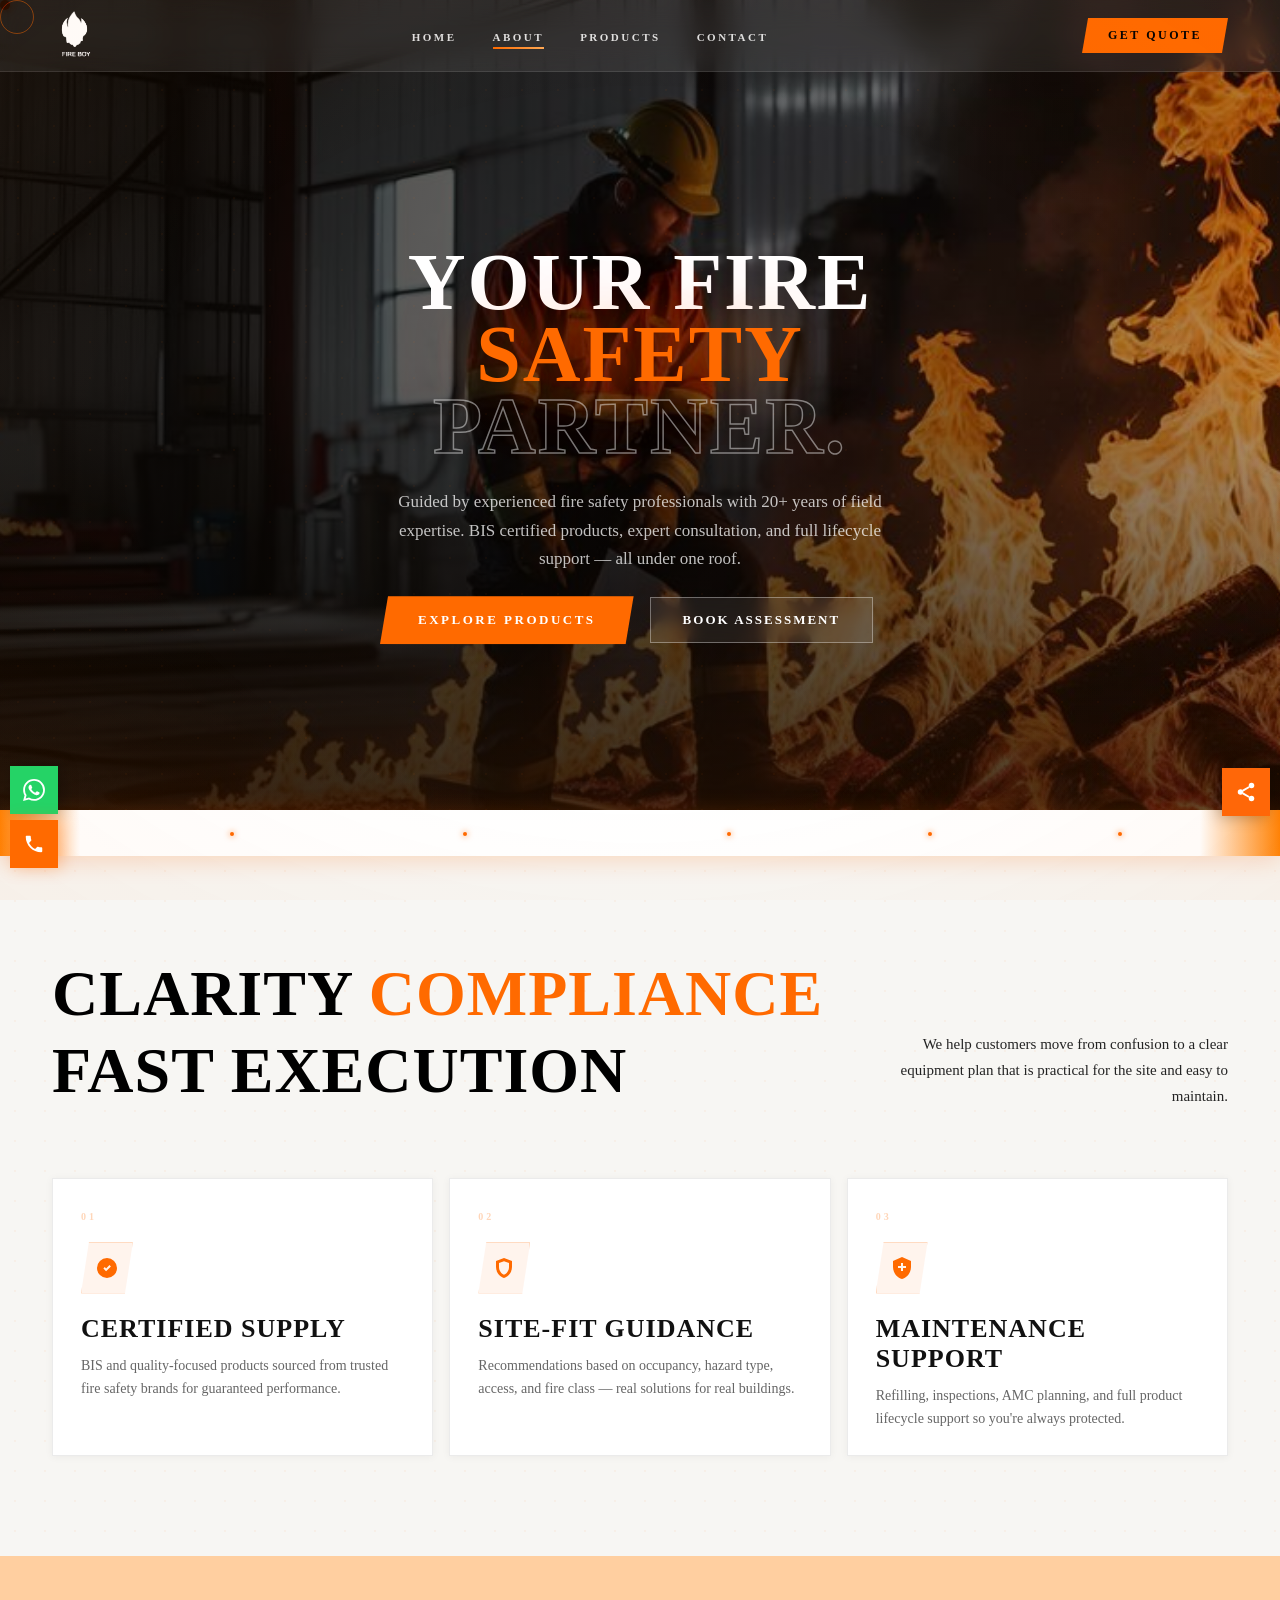
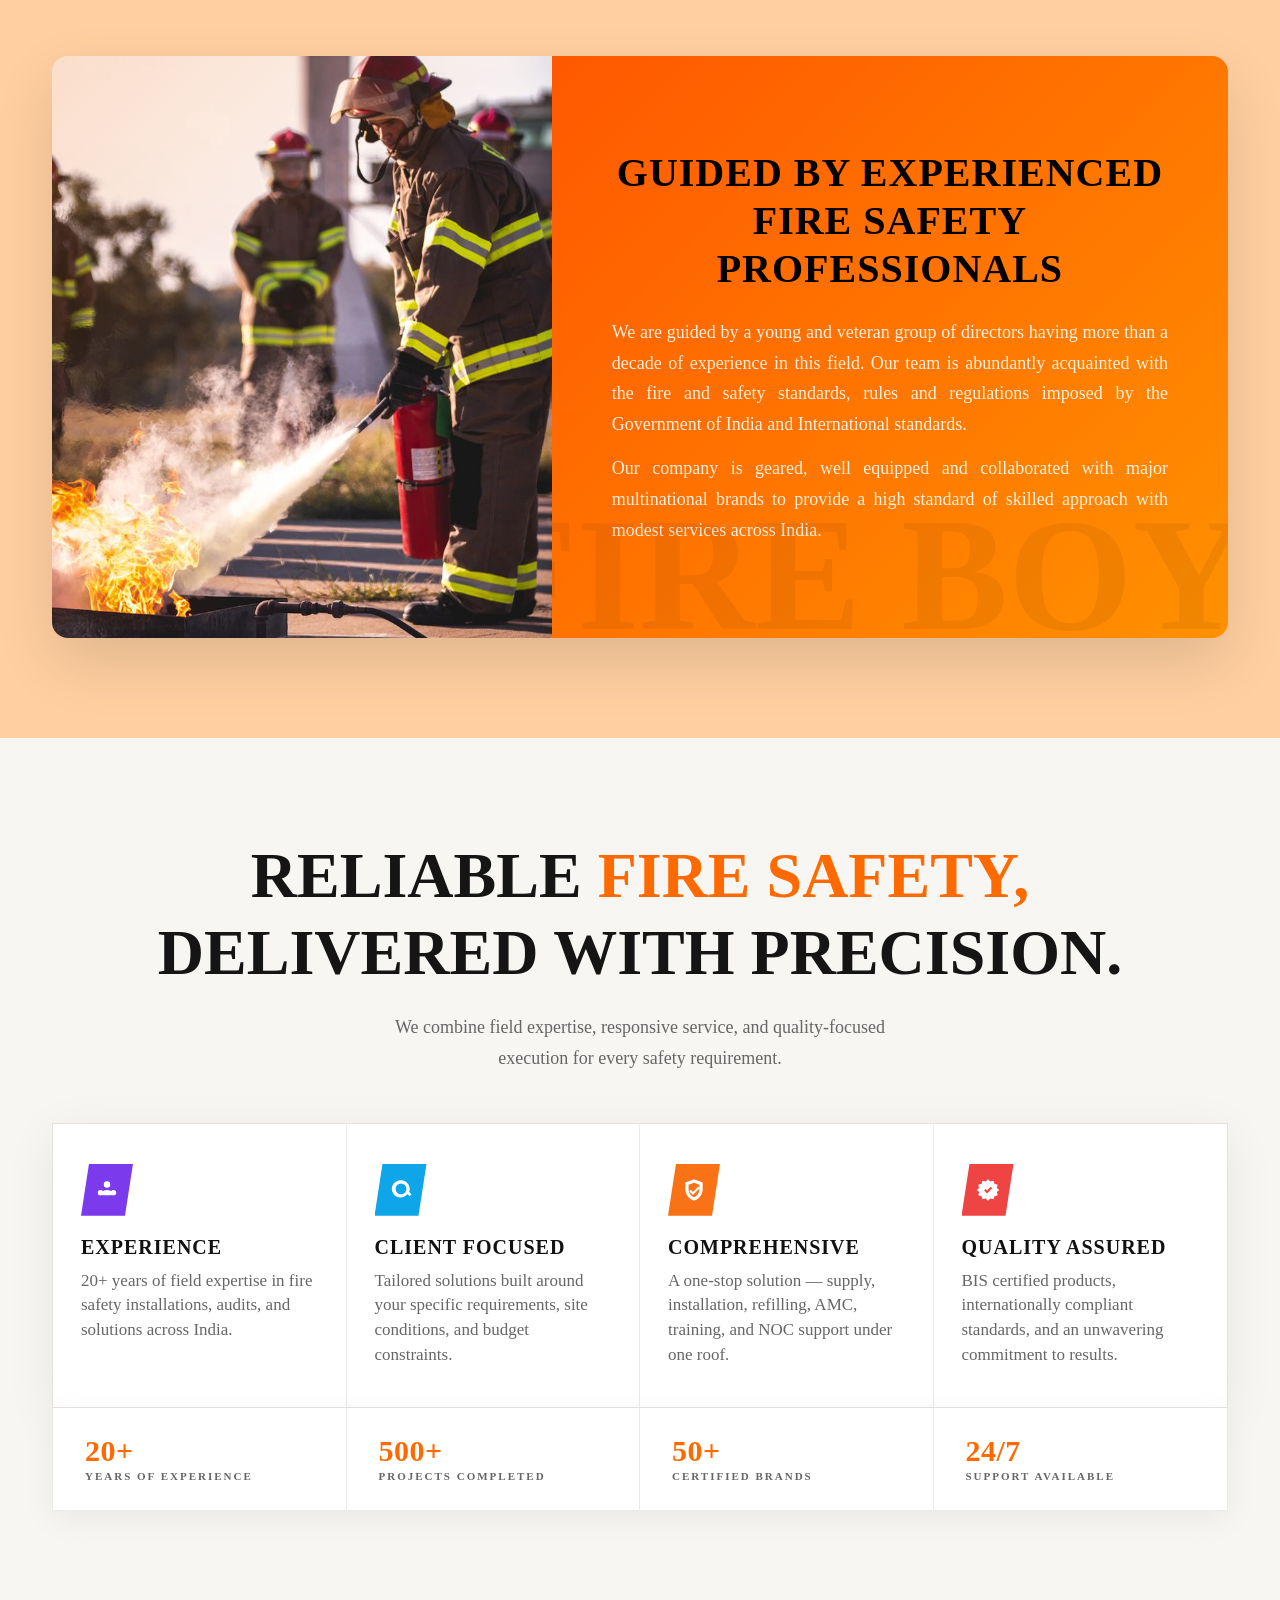
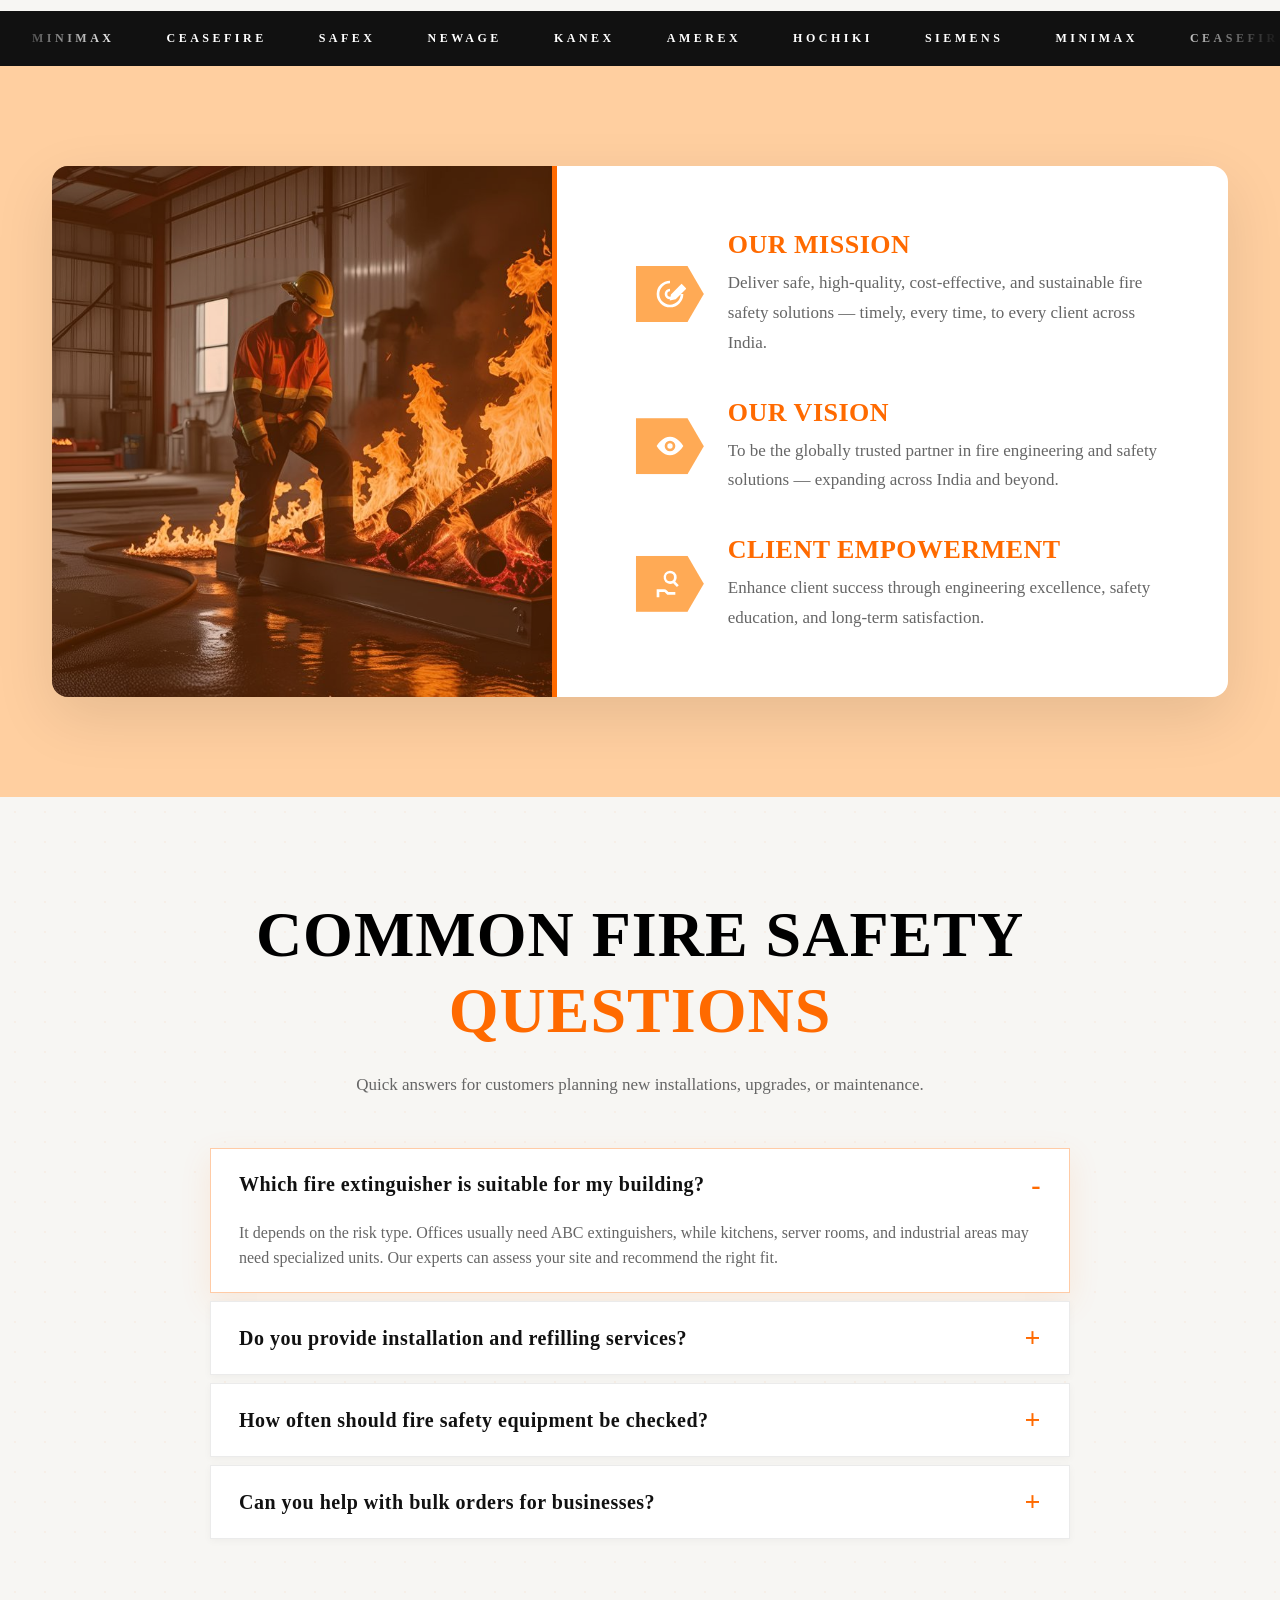
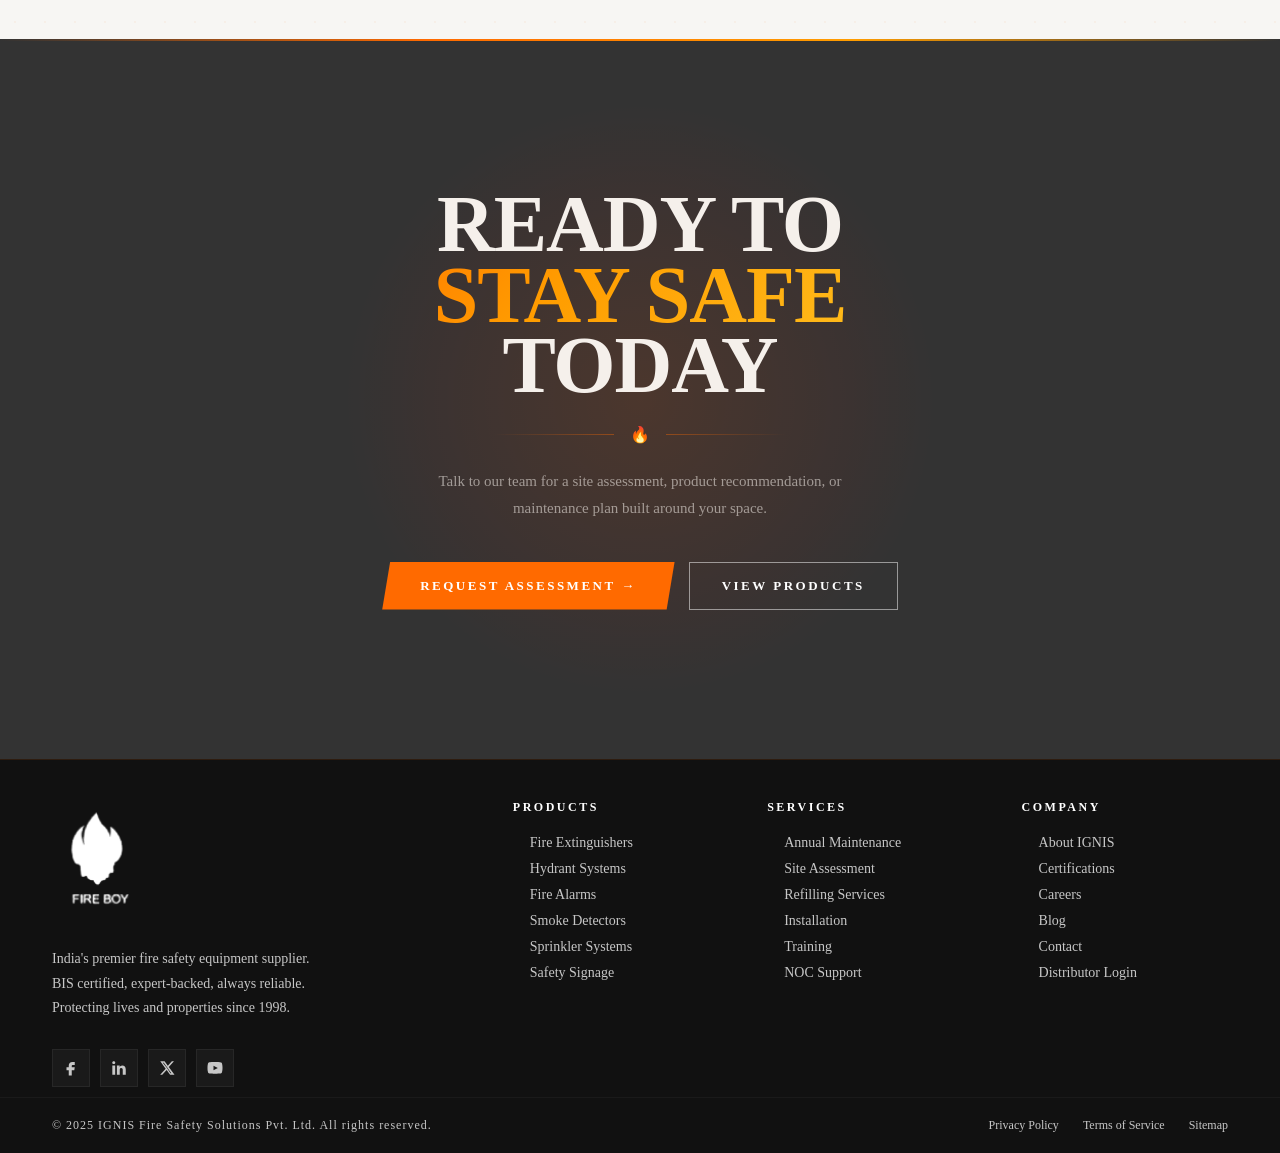
==== about.html @ 8928bf4e "update" ====
<!DOCTYPE html>
<html lang="en">

<head>
  <meta charset="UTF-8" />
  <meta name="viewport" content="width=device-width, initial-scale=1.0" />
  <title>About Us — Fire Boy Fire Safety</title>
  <link href="https://fonts.googleapis.com/css2?family=Barlow+Condensed:wght@500;600;700;800&family=Manrope:wght@400;500;600;700;800&display=swap"
  rel="stylesheet" />
  <link rel="stylesheet" href="./about.css">
  <link rel="stylesheet" href="./quote.css">
 
</head>

<body>

  <!-- PAGE LOADER -->
  <div class="page-loader" id="loader">
    <div class="loader-logo"><img src="./img/fire-logo.png" alt="" style="height:60px;" /></div>
  </div>

  <!-- CURSOR -->
  <div class="cursor" id="cursor"></div>
  <div class="cursor-trail" id="cursorTrail"></div>

  <!-- MOBILE MENU -->
  <div class="mobile-menu" id="mobileMenu">
    <button class="mobile-close" onclick="closeMobileMenu()">✕</button>
    <a href="./index.html" onclick="closeMobileMenu()">Home</a>
    <a href="./about.html" onclick="closeMobileMenu()">About</a>
    <a href="./products.html" onclick="closeMobileMenu()">Products</a>
    <a href="./contact.html" onclick="closeMobileMenu()">Contact</a>
  </div>

  <!-- NAV -->
  <nav class="navbar" id="navbar">
    <a href="./index.html" class="logo">
      <img class="logo-icon" src="./img/fire-logo.png" alt="Fire Boy" />
    </a>
    <ul class="nav-links">
      <li><a href="./index.html">Home</a></li>
      <li><a href="./about.html" class="active">About</a></li>
      <li><a href="./products.html">Products</a></li>
      <li><a href="./contact.html">Contact</a></li>
    </ul>
    <a href="#quote" class="nav-cta">Get Quote</a>
    <button class="nav-hamburger" id="hamburger" onclick="openMobileMenu()">
      <span></span><span></span><span></span>
    </button>
  </nav>

  <!-- HERO -->
  <section class="hero" id="home">
    <div class="hero-bg-img"></div>
    <div class="hero-overlay"></div>
    <div class="hero-grid"></div>

    <div class="hero-content reveal">
      
      <h2 class="hero-title">
        YOUR FIRE<br />
        <span class="accent">SAFETY</span><br />
        <span class="outline">PARTNER.</span>
      </h2>
      <p class="hero-sub">
        Guided by experienced fire safety professionals with 20+ years of field expertise.
        BIS certified products, expert consultation, and full lifecycle support — all under one roof.
      </p>
      <div class="hero-actions">
        <a href="./products.html" class="btn-primary">
          Explore Products
          <!-- <svg width="16" height="16" viewBox="0 0 24 24" fill="none" stroke="white" stroke-width="2.5"
            stroke-linecap="round">
            <path d="M5 12h14M12 5l7 7-7 7" />
          </svg> -->
        </a>
        <a href="./contact.html" class="btn-ghost">Book Assessment</a>
      </div>
    </div>

    <!-- <div class="hero-stats">
      <div class="stat">
        <span class="stat-num"><span class="fire-num">20</span>+</span>
        <span class="stat-label">Years Experience</span>
      </div>
      <div class="stat">
        <span class="stat-num"><span class="fire-num">500</span>+</span>
        <span class="stat-label">Projects Done</span>
      </div>
      <div class="stat">
        <span class="stat-num"><span class="fire-num">24</span>/7</span>
        <span class="stat-label">Support Available</span>
      </div>
    </div> -->
  </section>

  <!-- TICKER -->
  <div class="ticker">
    <div class="ticker-inner">
      <div class="ticker-item">BIS Certified Products<div class="ticker-dot"></div>
      </div>
      <div class="ticker-item">Site-Fit Guidance<div class="ticker-dot"></div>
      </div>
      <div class="ticker-item">Maintenance Support<div class="ticker-dot"></div>
      </div>
      <div class="ticker-item">AMC Planning<div class="ticker-dot"></div>
      </div>
      <div class="ticker-item">NOC Support<div class="ticker-dot"></div>
      </div>
      <div class="ticker-item">25+ Years Experience<div class="ticker-dot"></div>
      </div>
      <div class="ticker-item">BIS Certified Products<div class="ticker-dot"></div>
      </div>
      <div class="ticker-item">Site-Fit Guidance<div class="ticker-dot"></div>
      </div>
      <div class="ticker-item">Maintenance Support<div class="ticker-dot"></div>
      </div>
      <div class="ticker-item">AMC Planning<div class="ticker-dot"></div>
      </div>
      <div class="ticker-item">NOC Support<div class="ticker-dot"></div>
      </div>
      <div class="ticker-item">25+ Years Experience<div class="ticker-dot"></div>
      </div>
    </div>
  </div>

  <!-- APPROACH SECTION -->
  <section class="approach-section">
    <div class="approach-header reveal">
      <div>
       
        <h2 class="section-title">CLARITY <span>COMPLIANCE</span><br>FAST EXECUTION</h2>
      </div>
      <p class="section-sub">
        We help customers move from confusion to a clear equipment plan that is practical for the site and easy to maintain.
      </p>
    </div>
    <div class="approach-grid">
      <div class="approach-card reveal">
        <div class="approach-card-inner">
          <div class="approach-num">01</div>
          <div class="approach-icon">
            <svg viewBox="0 0 24 24">
              <path
                d="M12 2a10 10 0 1 0 0 20A10 10 0 0 0 12 2Zm3.9 8.4-4.8 4.8-2.7-2.7 1.4-1.4 1.3 1.3 3.4-3.4 1.4 1.4Z" />
            </svg>
          </div>
          <h3>Certified Supply</h3>
          <p>BIS and quality-focused products sourced from trusted fire safety brands for guaranteed performance.</p>
        </div>
      </div>
      <div class="approach-card reveal reveal-delay-1">
        <div class="approach-card-inner">
          <div class="approach-num">02</div>
          <div class="approach-icon">
            <svg viewBox="0 0 24 24">
              <path
                d="M12 2 4 5v6c0 5 3.4 9.7 8 11 4.6-1.3 8-6 8-11V5l-8-3Zm0 3.2 5 1.9V11c0 3.4-2.1 6.7-5 7.8-2.9-1.1-5-4.4-5-7.8V7.1l5-1.9Z" />
            </svg>
          </div>
          <h3>Site-Fit Guidance</h3>
          <p>Recommendations based on occupancy, hazard type, access, and fire class — real solutions for real
            buildings.</p>
        </div>
      </div>
      <div class="approach-card reveal reveal-delay-2">
        <div class="approach-card-inner">
          <div class="approach-num">03</div>
          <div class="approach-icon">
            <svg viewBox="0 0 24 24">
              <path d="M12 1 3 5v6c0 5.6 3.8 10.7 9 12 5.2-1.3 9-6.4 9-12V5l-9-4Zm4 11h-3v3h-2v-3H8v-2h3V7h2v3h3v2Z" />
            </svg>
          </div>
          <h3>Maintenance Support</h3>
          <p>Refilling, inspections, AMC planning, and full product lifecycle support so you're always protected.</p>
        </div>
      </div>
    </div>
  </section>

  <!-- ABOUT COMPANY -->
  <section class="about-section">
    <div class="about-panel reveal">
      <div class="about-img">
        <img src="./img/installation.jpg" alt="Fire safety professionals at work" />
       
      </div>
      <div class="about-content">
       
        <h2>Guided By Experienced Fire Safety Professionals</h2>
        <p>We are guided by a young and veteran group of directors having more than a decade of experience in this
          field. Our team is abundantly acquainted with the fire and safety standards, rules and regulations imposed by
          the Government of India and International standards.</p>
        <p>Our company is geared, well equipped and collaborated with major multinational brands to provide a high
          standard of skilled approach with modest services across India.</p>
      </div>
    </div>
  </section>

  <!-- WHY CHOOSE US -->
  <section class="why-section">
    <div style="text-align:center;margin-bottom:0;" class="reveal">
      <!-- <div class="section-tag" style="justify-content:center;">Why Choose Us</div> -->
      <h2 class="featured-title" style="text-align:center;">RELIABLE <span>FIRE SAFETY,</span><br>DELIVERED WITH
        PRECISION.</h2>
      <p
        style="font-family:var(--font-text);font-size:18px;color:var(--mist);line-height:1.75;margin:0 auto;max-width:520px;">
        We combine field expertise, responsive service, and quality-focused execution for every safety requirement.
      </p>
    </div>
    <div class="why-grid-cards reveal">
      <div class="why-card">
        <div class="why-icon-box purple">
          <svg viewBox="0 0 24 24">
            <path
              d="M12 4a3 3 0 1 1 0 6 3 3 0 0 1 0-6Zm-6 8a2.5 2.5 0 1 1 0 5 2.5 2.5 0 0 1 0-5Zm12 0a2.5 2.5 0 1 1 0 5 2.5 2.5 0 0 1 0-5Zm-6 0c2.4 0 4.5 1.1 5.7 2.8-.7.5-1.2 1.2-1.5 2H7.8c-.3-.8-.8-1.5-1.5-2C7.5 13.1 9.6 12 12 12Z" />
          </svg>
        </div>
        <h3>Experience</h3>
        <p>20+ years of field expertise in fire safety installations, audits, and solutions across India.</p>
      </div>
      <div class="why-card">
        <div class="why-icon-box blue">
          <svg viewBox="0 0 24 24">
            <path d="M12 3a8 8 0 0 1 7.5 10.8l2.2 2.2-1.7 1.7-2-2A8 8 0 1 1 12 3Zm0 3a5 5 0 1 0 0 10 5 5 0 0 0 0-10Z" />
          </svg>
        </div>
        <h3>Client Focused</h3>
        <p>Tailored solutions built around your specific requirements, site conditions, and budget constraints.</p>
      </div>
      <div class="why-card">
        <div class="why-icon-box orange">
          <svg viewBox="0 0 24 24">
            <path
              d="M12 2 4 5v6c0 5 3.4 9.7 8 11 4.6-1.3 8-6 8-11V5l-8-3Zm0 3.2 5 1.9V11c0 3.4-2.1 6.7-5 7.8-2.9-1.1-5-4.4-5-7.8V7.1l5-1.9Zm-1 8.6 5-5 1.4 1.4L11 16.6 7.6 13.2 9 11.8l2 2Z" />
          </svg>
        </div>
        <h3>Comprehensive</h3>
        <p>A one-stop solution — supply, installation, refilling, AMC, training, and NOC support under one roof.</p>
      </div>
      <div class="why-card" style="border-right:none;">
        <div class="why-icon-box red">
          <svg viewBox="0 0 24 24">
            <path
              d="M12 2 9.8 4.1 6.9 3.4 6 6.3 3.1 7.2l.7 2.9L1.7 12l2.1 1.9-.7 2.9 2.9.9.9 2.9 2.9-.7L12 22l2.2-2.1 2.9.7.9-2.9 2.9-.9-.7-2.9 2.1-1.9-2.1-1.9.7-2.9-2.9-.9-.9-2.9-2.9.7L12 2Zm3.9 8.4-4.8 4.8-2.7-2.7 1.4-1.4 1.3 1.3 3.4-3.4 1.4 1.4Z" />
          </svg>
        </div>
        <h3>Quality Assured</h3>
        <p>BIS certified products, internationally compliant standards, and an unwavering commitment to results.</p>
      </div>
    </div>
    <div class="stat-bar reveal">
      <div class="stat-cell">
        <div class="stat-n">20+</div>
        <div class="stat-l">Years of Experience</div>
      </div>
      <div class="stat-cell">
        <div class="stat-n">500+</div>
        <div class="stat-l">Projects Completed</div>
      </div>
      <div class="stat-cell">
        <div class="stat-n">50+</div>
        <div class="stat-l">Certified Brands</div>
      </div>
      <div class="stat-cell">
        <div class="stat-n">24/7</div>
        <div class="stat-l">Support Available</div>
      </div>
    </div>
  </section>

  <!-- BRANDS -->
  <div class="brands">
    <div class="brands-scroll">
      <div class="brand-item">MINIMAX</div>
      <div class="brand-item">CEASEFIRE</div>
      <div class="brand-item">SAFEX</div>
      <div class="brand-item">NEWAGE</div>
      <div class="brand-item">KANEX</div>
      <div class="brand-item">AMEREX</div>
      <div class="brand-item">HOCHIKI</div>
      <div class="brand-item">SIEMENS</div>
      <div class="brand-item">MINIMAX</div>
      <div class="brand-item">CEASEFIRE</div>
      <div class="brand-item">SAFEX</div>
      <div class="brand-item">NEWAGE</div>
      <div class="brand-item">KANEX</div>
      <div class="brand-item">AMEREX</div>
      <div class="brand-item">HOCHIKI</div>
      <div class="brand-item">SIEMENS</div>
    </div>
  </div>

  <!-- MISSION VISION -->
  <section class="mv-section">
    
    <div class="mv-panel reveal">
      <div class="mv-img">
        <img src="./img/consulting.jpg" alt="Fire safety consultation" />
      </div>
      <div class="mv-content">
        <article class="mv-item">
          <div class="mv-badge">
            <svg viewBox="0 0 24 24">
              <path
                d="M12 2a10 10 0 1 0 10 10h-2a8 8 0 1 1-8-8V2Zm8.7 2.3-8 8-.9 4.5 4.5-.9 8-8-3.6-3.6ZM12 8a4 4 0 1 0 4 4h-2a2 2 0 1 1-2-2V8Z" />
            </svg>
          </div>
          <div>
            <h3>Our Mission</h3>
            <p>Deliver safe, high-quality, cost-effective, and sustainable fire safety solutions — timely, every time,
              to every client across India.</p>
          </div>
        </article>
        <article class="mv-item">
          <div class="mv-badge">
            <svg viewBox="0 0 24 24">
              <path
                d="M12 5c5 0 9 5.2 10 7-1 1.8-5 7-10 7S3 13.8 2 12c1-1.8 5-7 10-7Zm0 3a4 4 0 1 0 0 8 4 4 0 0 0 0-8Zm0 2a2 2 0 1 1 0 4 2 2 0 0 1 0-4Z" />
            </svg>
          </div>
          <div>
            <h3>Our Vision</h3>
            <p>To be the globally trusted partner in fire engineering and safety solutions — expanding across India and
              beyond.</p>
          </div>
        </article>
        <article class="mv-item">
          <div class="mv-badge">
            <svg viewBox="0 0 24 24">
              <path
                d="M12 2a5 5 0 0 1 5 5c0 1.2-.4 2.3-1.1 3.2l2.7 2.7-1.4 1.4-2.8-2.8A5 5 0 1 1 12 2Zm0 2a3 3 0 1 0 0 6 3 3 0 0 0 0-6ZM2 16h5.6c.8 0 1.5.3 2.1.9l1.1 1.1H16v2h-6l-1.7-1.7c-.2-.2-.4-.3-.7-.3H4v4H2v-6Z" />
            </svg>
          </div>
          <div>
            <h3>Client Empowerment</h3>
            <p>Enhance client success through engineering excellence, safety education, and long-term satisfaction.</p>
          </div>
        </article>
      </div>
    </div>
  </section>

  <!-- FAQ -->
  <section class="faq-section">
    <div class="faq-header reveal">
      
      <h2 class="section-title" style="text-align:center;">COMMON FIRE SAFETY<br><span>QUESTIONS</span></h2>
      <p
        style="font-family:var(--font-text);font-size:17px;color:var(--mist);line-height:1.75;margin:14px auto 0;max-width:720px;">
        Quick answers for customers planning new installations, upgrades, or maintenance.
      </p>
    </div>
    <div class="faq-list">
      <details class="faq-item reveal" open>
        <summary>Which fire extinguisher is suitable for my building?</summary>
        <p>It depends on the risk type. Offices usually need ABC extinguishers, while kitchens, server rooms, and
          industrial areas may need specialized units. Our experts can assess your site and recommend the right fit.</p>
      </details>
      <details class="faq-item reveal reveal-delay-1">
        <summary>Do you provide installation and refilling services?</summary>
        <p>Yes. We support product supply, installation guidance, extinguisher refilling, inspection, and annual
          maintenance contracts across all major cities in India.</p>
      </details>
      <details class="faq-item reveal reveal-delay-2">
        <summary>How often should fire safety equipment be checked?</summary>
        <p>Basic visual checks should happen regularly, and professional inspection or maintenance should be scheduled
          at least once a year to comply with BIS standards and local fire authority regulations.</p>
      </details>
      <details class="faq-item reveal reveal-delay-3">
        <summary>Can you help with bulk orders for businesses?</summary>
        <p>Yes. We can recommend product quantities, organize delivery schedules, and support commercial or industrial
          fire safety requirements with dedicated account management.</p>
      </details>
    </div>
  </section>

  <!-- CTA -->
  <section class="cta-section" id="contact">
    <div class="cta-line-top"></div>
    <div class="cta-embers">
      <div class="ember"></div>
      <div class="ember"></div>
      <div class="ember"></div>
      <div class="ember"></div>
      <div class="ember"></div>
      <div class="ember"></div>
    </div>
    <div class="cta-glow-orb"></div>
    <div class="cta-inner reveal">
      <h2 class="cta-title">
        READY TO
        <span class="fire-line" data-text="STAY SAFE">STAY SAFE</span>
        TODAY
      </h2>
      <div class="cta-divider">
        <div class="cta-divider-line"></div>
        <div class="cta-divider-icon">🔥</div>
        <div class="cta-divider-line"></div>
      </div>
      <p class="cta-sub">Talk to our team for a site assessment, product recommendation, or maintenance plan built
        around your space.</p>
      <div class="cta-actions">
        <a href="./contact.html" class="btn-dark">Request Assessment →</a>
        <a href="./products.html" class="btn-outline-white">View Products</a>
      </div>
    </div>
  </section>

  <!-- FOOTER -->
   <footer>
    <div class="footer-main">
      <div class="footer-brand">
        <a href="#" class="logo"><img class="logo-icon" src="./img/fire-logo.png" alt="" /></a>
        <p class="footer-desc">India's premier fire safety equipment supplier. BIS certified, expert-backed, always
          reliable. Protecting lives and properties since 1998.</p>
        <div class="footer-socials">
          <a href="#" class="social-btn">f</a>
          <a href="#" class="social-btn">in</a>
          <a href="#" class="social-btn">tw</a>
          <a href="#" class="social-btn">yt</a>
        </div>
      </div>
      <div class="footer-col">
        <h4>Products</h4>
        <ul class="footer-links">
          <li><a href="#">Fire Extinguishers</a></li>
          <li><a href="#">Hydrant Systems</a></li>
          <li><a href="#">Fire Alarms</a></li>
          <li><a href="#">Smoke Detectors</a></li>
          <li><a href="#">Sprinkler Systems</a></li>
          <li><a href="#">Safety Signage</a></li>
        </ul>
      </div>
      <div class="footer-col">
        <h4>Services</h4>
        <ul class="footer-links">
          <li><a href="#">Annual Maintenance</a></li>
          <li><a href="#">Site Assessment</a></li>
          <li><a href="#">Refilling Services</a></li>
          <li><a href="#">Installation</a></li>
          <li><a href="#">Training</a></li>
          <li><a href="#">NOC Support</a></li>
        </ul>
      </div>
      <div class="footer-col">
        <h4>Company</h4>
        <ul class="footer-links">
          <li><a href="#">About IGNIS</a></li>
          <li><a href="#">Certifications</a></li>
          <li><a href="#">Careers</a></li>
          <li><a href="#">Blog</a></li>
          <li><a href="#">Contact</a></li>
          <li><a href="#">Distributor Login</a></li>
        </ul>
      </div>
    </div>
    <div class="footer-bottom">
      <div class="footer-copy">© 2025 IGNIS Fire Safety Solutions Pvt. Ltd. All rights reserved.</div>
      <div class="footer-legal">
        <a href="#">Privacy Policy</a>
        <a href="#">Terms of Service</a>
        <a href="#">Sitemap</a>
      </div>
    </div>
  </footer>

  <!-- SCROLL TOP -->
  <button class="scroll-top" id="scrollTop" onclick="window.scrollTo({top:0,behavior:'smooth'})">
    <svg viewBox="0 0 24 24">
      <path d="M7 14l5-5 5 5z" />
    </svg>
  </button>

  <script>
    // PAGE LOADER
    window.addEventListener('load', () => {
      setTimeout(() => { document.getElementById('loader').classList.add('hidden'); }, 800);
    });

    // CURSOR
    const cursor = document.getElementById('cursor');
    const trail = document.getElementById('cursorTrail');
    let tx = 0, ty = 0, rx = 0, ry = 0;
    document.addEventListener('mousemove', e => {
      tx = e.clientX; ty = e.clientY;
      cursor.style.left = tx + 'px'; cursor.style.top = ty + 'px';
    });
    setInterval(() => {
      rx += (tx - rx) * 0.14; ry += (ty - ry) * 0.14;
      trail.style.left = rx + 'px'; trail.style.top = ry + 'px';
    }, 16);
    document.addEventListener('mousedown', () => cursor.style.transform = 'scale(2.2)');
    document.addEventListener('mouseup', () => cursor.style.transform = 'scale(1)');

    // NAV SCROLL
    window.addEventListener('scroll', () => {
      const nav = document.getElementById('navbar');
      nav.classList.toggle('scrolled', window.scrollY > 60);
      document.getElementById('scrollTop').classList.toggle('visible', window.scrollY > 300);
    });

    // MOBILE MENU
    function openMobileMenu() { document.getElementById('mobileMenu').classList.add('open'); }
    function closeMobileMenu() { document.getElementById('mobileMenu').classList.remove('open'); }

    // REVEAL ON SCROLL
    const obs = new IntersectionObserver(entries => {
      entries.forEach(e => { if (e.isIntersecting) e.target.classList.add('visible'); });
    }, { threshold: 0.12 });
    document.querySelectorAll('.reveal').forEach(el => obs.observe(el));
  </script>
  <script src="./script.js"></script>
  <script src="./quote.js"></script>
  <link rel="stylesheet" href="./floating-widgets.css" />
  <script src="./floating-widgets.js"></script>
</body>

</html>
---- about.css ----
*,
*::before,
*::after {
  box-sizing: border-box;
  margin: 0;
  padding: 0;
 font-family: "Kaushan Script", cursive;
}
 
:root {
  --fire: #ff6a00;
  --fire-light: #ff8c2a;
  --fire-glow: #ffaa55;
  --fire-glow1: #ffcfa0;
  --fire-dim: rgba(255, 106, 0, 0.12);
  --coal: #ffffff;
  --charcoal: #f7f6f3;
  --ash: #efefec;
  --smoke: #e8e8e5;
  --mist: #666666;
  --white: #111111;
  --cream: #333333;
  --gold: #c9a84c;
  --font-display: "Kaushan Script", cursive;
  --font-body: "Kaushan Script", cursive;
  --font-text:  "Times New Roman", Times, serif;;
  --border-col: rgba(0, 0, 0, 0.08);
  --glow-orange: 0 0 40px rgba(255, 106, 0, 0.18);
}

    body {
      background: var(--coal);
      color: var(--white);
      font-family: var(--font-text);
      overflow-x: hidden;
      cursor: none;
    }

    body::after {
      content: "";
      position: fixed;
      inset: 0;
      pointer-events: none;
      z-index: 99998;
      background: radial-gradient(ellipse at center, transparent 55%, rgba(255, 106, 0, 0.04) 100%);
    }

    img {
      width: 100%;
      display: block;
    }

    a {
      text-decoration: none;
    }

    /* CURSOR */
    .cursor {
      position: fixed;
      width: 10px;
      height: 10px;
      background: var(--fire);
      border-radius: 50%;
      pointer-events: none;
      z-index: 99999;
      transition: transform 0.12s ease;
      box-shadow: 0 0 10px var(--fire), 0 0 22px rgba(255, 106, 0, 0.35);
      mix-blend-mode: multiply;
    }

    .cursor-trail {
      position: fixed;
      width: 34px;
      height: 34px;
      border: 1.5px solid rgba(255, 106, 0, 0.45);
      border-radius: 50%;
      pointer-events: none;
      z-index: 99998;
      transition: all 0.18s ease;
    }

    /* SCROLLBAR */
    ::-webkit-scrollbar {
      width: 3px;
    }

    ::-webkit-scrollbar-track {
      background: #f0ede8;
    }

    ::-webkit-scrollbar-thumb {
      background: var(--fire);
      border-radius: 2px;
    }

    /* PAGE LOADER */
    .page-loader {
      position: fixed;
      inset: 0;
      z-index: 100000;
      background: #fff;
      display: flex;
      align-items: center;
      justify-content: center;
      flex-direction: column;
      gap: 24px;
      transition: opacity 0.7s 0.2s ease, visibility 0.7s 0.2s ease;
    }

    .page-loader.hidden {
      opacity: 0;
      visibility: hidden;
    }

    .loader-logo {
      animation: loaderPulse 1.2s ease-in-out infinite;
    }

    @keyframes loaderPulse {

      0%,
      100% {
        opacity: 0.35;
        transform: scale(0.97);
      }

      50% {
        opacity: 1;
        transform: scale(1);
      }
    }

    /* NAV — exact home page style */
    .navbar {
      position: fixed;
      top: 0;
      width: 100%;
      z-index: 1000;
      padding: 0 52px;
      display: flex;
      align-items: center;
      justify-content: space-between;
      height: 72px;
      background: rgba(255, 255, 255, 0.08);
      backdrop-filter: blur(14px);
      -webkit-backdrop-filter: blur(14px);
      border-bottom: 1px solid rgba(255, 255, 255, 0.1);
      transition: all 0.4s cubic-bezier(0.4, 0, 0.2, 1);
    }

    .navbar.scrolled {
      background: rgba(255, 255, 255, 0.97);
      border-bottom: 1px solid rgba(255, 106, 0, 0.14);
      box-shadow: 0 2px 32px rgba(255, 106, 0, 0.07), 0 1px 0 rgba(0, 0, 0, 0.04);
      height: 64px;
    }

    .navbar:not(.scrolled) .nav-links a {
      color: rgba(255, 255, 255, 0.85);
    }

    .navbar:not(.scrolled) .nav-links a:hover {
      color: #fff;
    }

    .navbar.scrolled .nav-links a {
      color: rgba(142, 142, 142, 0.97);
    }

    .navbar.scrolled .nav-links a:hover {
      color: #c4c4c4;
    }

    .logo {
      font-family: var(--font-display);
      font-size: 28px;
      letter-spacing: 4px;
      color: var(--fire);
      text-decoration: none;
      display: flex;
      align-items: center;
      gap: 10px;
    }

    .logo-icon {
      width: 46px;
      transition: transform 0.4s ease;
      color: var(--fire);
    }

    .logo:hover .logo-icon {
      transform: rotate(-6deg) scale(1.08);
    }

    .navbar:not(.scrolled) .logo-icon {
      filter: brightness(0) invert(1);
    }

    .nav-links {
      display: flex;
      gap: 36px;
      list-style: none;
    }

    .nav-links a {
      text-decoration: none;
      font-size: 11px;
      font-weight: 600;
      letter-spacing: 2.5px;
      text-transform: uppercase;
      transition: color 0.3s;
      position: relative;
      padding-bottom: 2px;
      font-family: var(--font-body);
    }

    .nav-links a::after {
      content: "";
      position: absolute;
      bottom: -4px;
      left: 0;
      width: 0;
      height: 1.5px;
      background: linear-gradient(90deg, var(--fire), var(--fire-glow));
      transition: width 0.35s cubic-bezier(0.4, 0, 0.2, 1);
    }

    .nav-links a:hover::after,
    .nav-links a.active::after {
      width: 100%;
    }

    .nav-cta {
      background: var(--fire);
      color: #000000;
      padding: 10px 26px;
      font-family: var(--font-body);
      font-size: 12px;
      font-weight: 700;
      letter-spacing: 2.5px;
      text-transform: uppercase;
      cursor: none;
      clip-path: polygon(6px 0%, 100% 0%, calc(100% - 6px) 100%, 0% 100%);
      transition: all 0.35s cubic-bezier(0.4, 0, 0.2, 1);
      box-shadow: 0 4px 18px rgba(255, 106, 0, 0.3);
      text-decoration: none;
      position: relative;
      overflow: hidden;
    }

    .nav-cta::before {
      content: "";
      position: absolute;
      top: 0;
      left: -100%;
      width: 100%;
      height: 100%;
      background: linear-gradient(90deg, transparent, rgba(255, 255, 255, 0.18), transparent);
      transition: left 0.5s ease;
    }

    .nav-cta:hover::before {
      left: 100%;
    }

    .nav-cta:hover {
      background: var(--fire-light);
      transform: translateY(-1px);
      box-shadow: 0 8px 28px rgba(255, 106, 0, 0.42);
    }

    /* MOBILE MENU */
    .mobile-menu {
      position: fixed;
      inset: 0;
      background: rgba(255, 255, 255, 0.98);
      backdrop-filter: blur(16px);
      z-index: 9999;
      display: flex;
      flex-direction: column;
      align-items: center;
      justify-content: center;
      gap: 36px;
      opacity: 0;
      pointer-events: none;
      transition: opacity 0.4s cubic-bezier(0.4, 0, 0.2, 1);
    }

    .mobile-menu.open {
      opacity: 1;
      pointer-events: all;
    }

    .mobile-menu a {
      font-family: var(--font-display);
      font-size: 52px;
      letter-spacing: 4px;
      color: #111;
      text-decoration: none;
      transition: color 0.3s, transform 0.3s;
    }

    .mobile-menu a:hover {
      color: var(--fire);
      transform: translateX(8px);
    }

    .mobile-close {
      position: absolute;
      top: 24px;
      right: 28px;
      background: none;
      border: none;
      font-size: 32px;
      color: #111;
      cursor: none;
      transition: color 0.3s, transform 0.3s;
    }

    .mobile-close:hover {
      color: var(--fire);
      transform: rotate(90deg);
    }

    .nav-hamburger {
      display: none;
      background: none;
      border: none;
      cursor: none;
      flex-direction: column;
      gap: 5px;
      padding: 4px;
    }

    .nav-hamburger span {
      width: 24px;
      height: 2px;
      background: #fff;
      transition: all 0.35s;
      display: block;
    }

    .navbar.scrolled .nav-hamburger span {
      background: #111;
    }

    /* ── HERO — home page style ── */
    .hero {
      position: relative;
      height: 90vh;
      min-height: 470px;
      display: flex;
      align-items: center;
      overflow: hidden;
      padding: 80px 52px 0;
    }

    .hero-bg-img {
      position: absolute;
      inset: 0;
      background-image: url('./img/consulting.jpg');
      background-size: cover;
      background-position: center 30%;
      background-repeat: no-repeat;
      z-index: 0;
      transform: scale(1.04);
      animation: heroKenBurns 18s ease-in-out infinite alternate;
    }

    @keyframes heroKenBurns {
      0% {
        transform: scale(1.04) translateX(0px);
      }

      100% {
        transform: scale(1.10) translateX(-18px);
      }
    }

    .hero-overlay {
      position: absolute;
      inset: 0;
      z-index: 1;
      background:
        linear-gradient(105deg, rgba(10, 6, 2, 0.82) 0%, rgba(10, 6, 2, 0.55) 55%, rgba(10, 6, 2, 0.20) 100%),
        linear-gradient(to top, rgba(0, 0, 0, 0.65) 0%, transparent 55%);
    }

    .hero-grid {
      position: absolute;
      inset: 0;
      z-index: 2;
      background-image: radial-gradient(circle, rgba(255, 106, 0, 0.10) 1px, transparent 1px);
      background-size: 36px 36px;
      opacity: 0.4;
    }

    .hero::after {
      content: "";
      position: absolute;
      bottom: 0;
      left: 0;
      right: 0;
      height: 220px;
      z-index: 3;
      background: linear-gradient(to top, rgba(255, 106, 0, 0.08) 0%, transparent 100%);
      pointer-events: none;
    }

    .hero-content {
      position: relative;
      z-index: 5;
      padding: 0 32px;
      max-width: 900px;
      margin: auto;
      text-align: center;
    }

    .hero-badge {
      display: inline-flex;
      align-items: center;
      gap: 8px;
      background: rgba(255, 106, 0, 0.15);
      border: 1px solid rgba(255, 106, 0, 0.45);
      padding: 6px 28px;
      margin-bottom: 30px;
      font-size: 10px;
      letter-spacing: 3px;
      text-transform: uppercase;
      color: var(--fire-glow);
      backdrop-filter: blur(8px);
      font-family: var(--font-body);
    }

    .hero-badge span {
      width: 6px;
      height: 6px;
      background: var(--fire);
      border-radius: 50%;
      animation: blink 1.8s ease-in-out infinite;
      box-shadow: 0 0 8px var(--fire);
      flex-shrink: 0;
    }

    @keyframes blink {

      0%,
      100% {
        opacity: 1;
        box-shadow: 0 0 8px var(--fire);
      }

      50% {
        opacity: 0.25;
        box-shadow: none;
      }
    }

    .hero-title {
       font-family: var(--font-display);
      font-size: clamp(68px, 8.5vw, 80px);
      font-weight: 800;
      line-height: 0.9;
      letter-spacing: 2px;
      color: #ffffff;
      margin-bottom: 2px;
    }

    .hero-title .accent {
      color: var(--fire);
      display: inline-block;
      text-shadow: 0 0 60px rgba(255, 106, 0, 0.6), 0 0 120px rgba(255, 106, 0, 0.25);
      animation: accentPulse 3s ease-in-out infinite;
    }

    @keyframes accentPulse {

      0%,
      100% {
        text-shadow: 0 0 60px rgba(255, 106, 0, 0.6), 0 0 120px rgba(255, 106, 0, 0.25);
      }

      50% {
        text-shadow: 0 0 90px rgba(255, 106, 0, 0.9), 0 0 160px rgba(255, 106, 0, 0.4);
      }
    }

    .hero-title .outline {
      -webkit-text-stroke: 1.5px rgba(255, 255, 255, 0.45);
      color: transparent;
    }

    .hero-sub {
      font-size: 17px;
      font-weight: 400;
      color: rgba(255, 255, 255, 0.75);
      max-width: 520px;
      margin: 26px 0 22px;
      line-height: 1.7;
    }

    .hero-actions {
      display: flex;
      gap: 16px;
      align-items: center;
    }

    .btn-primary {
      background: var(--fire);
      color: #fff;
      padding: 16px 38px;
      font-family: var(--font-body);
      font-size: 13px;
      font-weight: 700;
      letter-spacing: 2.5px;
      text-transform: uppercase;
      border: none;
      cursor: none;
      text-decoration: none;
      display: inline-flex;
      align-items: center;
      gap: 10px;
      clip-path: polygon(8px 0%, 100% 0%, calc(100% - 8px) 100%, 0% 100%);
      transition: all 0.35s cubic-bezier(0.4, 0, 0.2, 1);
      position: relative;
      overflow: hidden;
      box-shadow: 0 6px 24px rgba(255, 106, 0, 0.45);
    }

    .btn-primary::before {
      content: "";
      position: absolute;
      top: 0;
      left: -100%;
      width: 100%;
      height: 100%;
      background: linear-gradient(90deg, transparent, rgba(255, 255, 255, 0.2), transparent);
      transition: left 0.5s ease;
    }

    .btn-primary:hover::before {
      left: 100%;
    }

    .btn-primary:hover {
      transform: translateY(-2px);
      box-shadow: 0 14px 36px rgba(255, 106, 0, 0.55);
      background: var(--fire-light);
    }

    .btn-ghost {
      background: rgba(255, 255, 255, 0.08);
      color: #fff;
      padding: 14px 32px;
      font-family: var(--font-body);
      font-size: 13px;
      font-weight: 600;
      letter-spacing: 2px;
      text-transform: uppercase;
      border: 1.5px solid rgba(255, 255, 255, 0.35);
      cursor: none;
      text-decoration: none;
      display: inline-flex;
      align-items: center;
      gap: 10px;
      transition: all 0.35s cubic-bezier(0.4, 0, 0.2, 1);
      backdrop-filter: blur(8px);
    }

    .btn-ghost:hover {
      background: rgba(255, 255, 255, 0.18);
      border-color: rgba(255, 255, 255, 0.65);
      transform: translateY(-2px);
    }

    .hero-stats {
      position: absolute;
      right: 92px;
      bottom: 80px;
      z-index: 6;
      display: flex;
      flex-direction: column;
      gap: 38px;
    }

    .stat {
      text-align: right;
    }

    .stat-num {
      font-family: var(--font-display);
      font-size: 54px;
      font-weight: 800;
      color: #fff;
      line-height: 1;
      display: block;
    }

    .stat-num .fire-num {
      color: var(--fire);
    }

    .stat-label {
      font-size: 10px;
      letter-spacing: 2.5px;
      color: rgba(255, 255, 255, 0.55);
      text-transform: uppercase;
      font-family: var(--font-body);
    }

    .hero-stats .stat:not(:last-child) {
      padding-bottom: 38px;
      border-bottom: 1px solid rgba(255, 255, 255, 0.10);
    }

    /* TICKER */
    .ticker {
      background: linear-gradient(90deg, #ff8306);
      padding: 14px 0;
      overflow: hidden;
      white-space: nowrap;
      box-shadow: 0 4px 24px rgba(255, 106, 0, 0.22);
      position: relative;
      z-index: 10;
    }

    .ticker::before,
    .ticker::after {
      content: "";
      position: absolute;
      top: 0;
      bottom: 0;
      width: 80px;
      z-index: 1;
      pointer-events: none;
    }

    .ticker::before {
      left: 0;
      background: linear-gradient(90deg, #ff8306, transparent);
    }

    .ticker::after {
      right: 0;
      background: linear-gradient(-90deg, #ff8306, transparent);
    }

    .ticker-inner {
      display: inline-flex;
      gap: 48px;
      animation: tickerScroll 28s linear infinite;
    }

    .ticker-item {
      font-family: var(--font-display);
      font-size: 14px;
      font-weight: 600;
      letter-spacing: 3.5px;
      color: #fff;
      display: flex;
      align-items: center;
      gap: 16px;
    }

    .ticker-dot {
      width: 4px;
      height: 4px;
      background: var(--fire);
      border-radius: 50%;
      box-shadow: 0 0 6px var(--fire);
    }

    @keyframes tickerScroll {
      from {
        transform: translateX(0);
      }

      to {
        transform: translateX(-50%);
      }
    }

    /* SECTIONS */
    section {
      padding: 100px 52px;
    }

    .section-title {
      font-family: var(--font-display);
      font-size: clamp(41px, 5vw, 70px);
      font-weight: 800;
      line-height: 1.2;
      letter-spacing: 1px;
      margin-bottom: 20px;
      color: #000;
    }

    .section-title span {
      color: var(--fire);
    }

    .featured-title {
      font-family: var(--font-display);
      font-size: clamp(42px, 5vw, 70px);
      font-weight: 800;
      line-height: 1.2;
      color: #151515;
      margin-bottom: 20px;
    }

    .featured-title span {
      color: var(--fire);
    }

    .section-tag {
      font-size: 10px;
      letter-spacing: 4px;
      text-transform: uppercase;
      color: var(--fire);
      margin-bottom: 16px;
      display: flex;
      align-items: center;
      gap: 12px;
      font-family: var(--font-body);
    }

    .section-tag::before {
      content: "";
      width: 30px;
      height: 1.5px;
      background: linear-gradient(90deg, var(--fire), var(--fire-glow));
    }

    /* APPROACH SECTION */
    .approach-section {
      background: var(--charcoal);
      position: relative;
      overflow: hidden;
    }

    .approach-section::before {
      content: "";
      position: absolute;
      inset: 0;
      background-image: radial-gradient(circle, rgba(255, 106, 0, 0.10) 1px, transparent 1px);
      background-size: 30px 30px;
      pointer-events: none;
      z-index: 0;
      opacity: 0.5;
    }

    .approach-section>* {
      position: relative;
      z-index: 1;
    }

    .approach-header {
      display: flex;
      justify-content: space-between;
      align-items: flex-end;
      margin-bottom: 48px;
      flex-wrap: wrap;
      gap: 20px;
    }

    .section-sub {
      font-size: 15px;
      color: #242424;
      line-height: 1.75;
      max-width: 350px;
      margin-bottom: 20px;
      text-align: right;
    }

    .approach-grid {
      display: grid;
      grid-template-columns: repeat(3, 1fr);
      gap: 16px;
    }

    .approach-card {
      background: #fff;
      border: 1px solid var(--border-col);
      overflow: hidden;
      cursor: none;
      display: flex;
      flex-direction: column;
      box-shadow: 0 1px 8px rgba(0, 0, 0, 0.05);
      position: relative;
      transition: transform 0.42s cubic-bezier(0.4, 0, 0.2, 1), box-shadow 0.42s ease, background 0.3s ease, border-color 0.3s ease;
    }

    .approach-card::before {
      content: "";
      position: absolute;
      top: 0;
      left: -70%;
      width: 45%;
      height: 100%;
      background: linear-gradient(90deg, transparent, rgba(255, 106, 0, 0.06), transparent);
      transform: skewX(-15deg);
      transition: left 0.58s ease;
      pointer-events: none;
      z-index: 0;
    }

    .approach-card::after {
      content: "";
      position: absolute;
      bottom: 0;
      left: 0;
      right: 0;
      height: 2.5px;
      background: linear-gradient(90deg, var(--fire), var(--fire-glow), var(--fire));
      transform: scaleX(0);
      transform-origin: left;
      transition: transform 0.42s cubic-bezier(0.4, 0, 0.2, 1);
    }

    .approach-card:hover {
      transform: translateY(-8px);
      background: #fff9f6;
      border-color: rgba(255, 106, 0, 0.18);
      box-shadow: 0 20px 50px rgba(255, 106, 0, 0.13);
    }

    .approach-card:hover::before {
      left: 130%;
    }

    .approach-card:hover::after {
      transform: scaleX(1);
    }

    .approach-card-inner {
      padding: 32px 28px 24px;
      display: flex;
      flex-direction: column;
      flex: 1;
      position: relative;
      z-index: 1;
    }

    .approach-num {
      font-family: var(--font-display);
      font-size: 10px;
      font-weight: 700;
      letter-spacing: 3px;
      color: rgba(255, 106, 0, 0.28);
      margin-bottom: 20px;
      transition: color 0.3s;
    }

    .approach-card:hover .approach-num {
      color: var(--fire);
    }

    .approach-icon {
      width: 52px;
      height: 52px;
      background: rgba(255, 106, 0, 0.07);
      border: 1px solid rgba(255, 106, 0, 0.18);
      display: flex;
      align-items: center;
      justify-content: center;
      margin-bottom: 20px;
      flex-shrink: 0;
      transition: all 0.42s cubic-bezier(0.4, 0, 0.2, 1);
      clip-path: polygon(8px 0%, 100% 0%, calc(100% - 8px) 100%, 0% 100%);
    }

    .approach-icon svg {
      width: 24px;
      height: 24px;
      fill: var(--fire);
      transition: transform 0.38s cubic-bezier(0.4, 0, 0.2, 1);
    }

    .approach-card:hover .approach-icon {
      background: rgba(255, 106, 0, 0.13);
      border-color: var(--fire);
      box-shadow: 0 0 18px rgba(255, 106, 0, 0.20);
      transform: scale(1.08);
    }

    .approach-card:hover .approach-icon svg {
      transform: scale(1.12);
    }

    .approach-card h3 {
      font-family: var(--font-display);
      font-size: 26px;
      font-weight: 700;
      text-transform: uppercase;
      letter-spacing: 1px;
      color: #111;
      margin-bottom: 10px;
      transition: color 0.3s;
    }

    .approach-card:hover h3 {
      color: var(--fire);
    }

    .approach-card p {
      font-family: var(--font-text);
      font-size: 14px;
      color: var(--mist);
      line-height: 1.7;
      flex: 1;
    }

    /* ABOUT COMPANY */
    .about-section {
      background: var(--fire-glow1);
    }

    .about-panel {
      display: grid;
      grid-template-columns: 0.85fr 1.15fr;
      align-items: stretch;
      overflow: hidden;
      box-shadow: 0 24px 60px rgba(0, 0, 0, 0.12);
      border-radius: 16px;
    }

    .about-img {
      position: relative;
      min-height: 480px;
      overflow: hidden;
    }

    .about-img img {
      width: 100%;
      height: 100%;
      object-fit: cover;
    }

    .about-img::after {
      content: "";
      position: absolute;
      inset: 0;
      background: linear-gradient(135deg, rgba(255, 106, 0, 0.2) 0%, transparent 55%);
    }

    .about-img-badge {
      position: absolute;
      bottom: 28px;
      right: 28px;
      z-index: 2;
      background: var(--fire);
      color: #fff;
      padding: 16px 22px;
      clip-path: polygon(8px 0%, 100% 0%, calc(100% - 8px) 100%, 0% 100%);
      text-align: center;
    }

    .about-img-badge strong {
      font-family: var(--font-display);
      font-size: 42px;
      font-weight: 800;
      line-height: 1;
      display: block;
    }

    .about-img-badge span {
      font-family: var(--font-body);
      font-size: 11px;
      letter-spacing: 2px;
      text-transform: uppercase;
      opacity: 0.9;
    }

    .about-content {
      background: linear-gradient(135deg, #ff5800 0%, #ff9100 100%);
      padding: clamp(40px, 6vw, 60px);
      display: flex;
      flex-direction: column;
      justify-content: center;
      position: relative;
      overflow: hidden;
    }

    .about-content::before {
      content: 'FIRE BOY';
      position: absolute;
      bottom: -30px;
      right: -20px;
      font-family: var(--font-display);
      font-size: 160px;
      font-weight: 800;
      color: rgba(0, 0, 0, 0.06);
      pointer-events: none;
      user-select: none;
      white-space: nowrap;
    }

    .about-content .section-tag {
      color: rgba(0, 0, 0, 0.6);
    }

    .about-content .section-tag::before {
      background: rgba(0, 0, 0, 0.4);
    }

    .about-content h2 {
      font-family: var(--font-display);
      font-size: 40px;
      font-weight: 600;
      text-transform: uppercase;
      letter-spacing: 1px;
      color: #000000;
      margin: 0 0 24px;
      line-height: 1.2;
      text-align: center;
    }

    .about-content p {
      font-family: var(--font-text);
      font-size: 18px;
      line-height: 1.7;
      color: rgba(255, 255, 255, 0.88);
      text-align: justify;
    }

    .about-content p+p {
      margin-top: 14px;
    }

    /* WHY US — home page style */
    .why-section {
      background: var(--charcoal);
    }

    .why-grid-cards {
      display: grid;
      grid-template-columns: repeat(4, 1fr);
      gap: 0;
      border: 1px solid var(--border-col);
      margin-top: 48px;
      box-shadow: 0 12px 48px rgba(0, 0, 0, 0.07);
    }

    .why-card {
      background: var(--coal);
      padding: 40px 28px;
      border-right: 1px solid var(--border-col);
      position: relative;
      overflow: hidden;
      transition: all 0.4s cubic-bezier(0.4, 0, 0.2, 1);
      min-height: 280px;
      cursor: none;
    }

    .why-card:last-child {
      border-right: none;
    }

    .why-card::before {
      content: "";
      position: absolute;
      top: 0;
      left: 0;
      right: 0;
      height: 4px;
      background: var(--fire);
      transform: scaleX(0);
      transform-origin: left;
      transition: transform 0.4s cubic-bezier(0.4, 0, 0.2, 1);
    }

    .why-card:hover {
      background: #fff9f6;
      transform: translateY(-8px);
      box-shadow: 0 20px 52px rgba(255, 106, 0, 0.12);
      z-index: 2;
    }

    .why-card:hover::before {
      transform: scaleX(1);
    }

    .why-icon-box {
      width: 52px;
      height: 52px;
      display: flex;
      align-items: center;
      justify-content: center;
      margin-bottom: 20px;
      clip-path: polygon(8px 0%, 100% 0%, calc(100% - 8px) 100%, 0% 100%);
      transition: transform 0.4s, box-shadow 0.4s;
    }

    .why-card:hover .why-icon-box {
      transform: scale(1.12) rotate(-5deg);
    }

    .why-icon-box svg {
      width: 26px;
      height: 26px;
      fill: #fff;
    }

    .why-icon-box.purple {
      background: #7c3aed;
    }

    .why-icon-box.blue {
      background: #0ea5e9;
    }

    .why-icon-box.orange {
      background: #f97316;
    }

    .why-icon-box.red {
      background: #ef4444;
    }

    .why-card h3 {
      font-family: var(--font-display);
      font-size: 20px;
      font-weight: 700;
      text-transform: uppercase;
      letter-spacing: 1px;
      color: #111;
      margin-bottom: 10px;
      transition: color 0.3s;
    }

    .why-card:hover h3 {
      color: var(--fire);
    }

    .why-card p {
      font-family: var(--font-text);
      font-size: 17px;
      line-height: 1.45;
      color: var(--mist);
    }

    .stat-bar {
      display: grid;
      grid-template-columns: repeat(4, 1fr);
      border: 1px solid var(--border-col);
      border-top: none;
      background: var(--coal);
      box-shadow: 0 8px 32px rgba(0, 0, 0, 0.06);
    }

    .stat-cell {
      padding: 28px 32px;
      border-right: 1px solid var(--border-col);
      display: flex;
      flex-direction: column;
      gap: 4px;
      position: relative;
      overflow: hidden;
      transition: background 0.3s;
    }

    .stat-cell:last-child {
      border-right: none;
    }

    .stat-cell::after {
      content: "";
      position: absolute;
      bottom: 0;
      left: 0;
      right: 0;
      height: 3px;
      background: var(--fire);
      transform: scaleX(0);
      transform-origin: left;
      transition: transform 0.38s;
    }

    .stat-cell:hover {
      background: #fff9f6;
    }

    .stat-cell:hover::after {
      transform: scaleX(1);
    }

    .stat-n {
      font-family: var(--font-display);
      font-size: 30px;
      font-weight: 800;
      line-height: 1;
      color: var(--fire);
      letter-spacing: 0.5px;
    }

    .stat-l {
      font-family: var(--font-body);
      font-size: 11px;
      font-weight: 600;
      letter-spacing: 2px;
      text-transform: uppercase;
      color: var(--mist);
    }

    /* MISSION VISION */
    .mv-section {
      background: var(--fire-glow1);
    }

    .mv-panel {
      display: grid;
      grid-template-columns: 0.85fr 1.15fr;
      align-items: stretch;
      min-height: 520px;
      overflow: hidden;
      box-shadow: 0 20px 60px rgba(0, 0, 0, 0.10);
      border-radius: 16px;
    }

    .mv-img {
      position: relative;
      overflow: hidden;
    }

    .mv-img img {
      width: 100%;
      height: 100%;
      object-fit: cover;
    }

    .mv-img::after {
      content: "";
      position: absolute;
      inset: 0;
      background: rgba(255, 106, 0, 0.25);
    }

    .mv-content {
      background: var(--coal);
      padding: clamp(40px, 5vw, 72px);
      display: flex;
      flex-direction: column;
      justify-content: center;
      gap: 40px;
      position: relative;
    }

    .mv-content::before {
      content: "";
      position: absolute;
      left: 0;
      top: 0;
      bottom: 0;
      width: 5px;
      background: var(--fire);
    }

    .mv-item {
      position: relative;
      z-index: 1;
      display: grid;
      grid-template-columns: 68px 1fr;
      gap: 24px;
      align-items: center;
      padding-left: 20px;
    }

    .mv-badge {
      width: 68px;
      height: 56px;
      background: var(--fire-glow);
      color: #fff;
      display: flex;
      align-items: center;
      justify-content: center;
      clip-path: polygon(0 0, 76% 0, 100% 50%, 76% 100%, 0 100%);
      box-shadow: 0 8px 24px rgba(255, 106, 0, 0.25);
      transition: transform 0.3s;
    }

    .mv-item:hover .mv-badge {
      transform: scale(1.06);
    }

    .mv-badge svg {
      width: 32px;
      height: 32px;
      fill: #fff;
    }

    .mv-item h3 {
      font-family: var(--font-display);
      font-size: 26px;
      font-weight: 700;
      letter-spacing: 0.5px;
      color: var(--fire);
      margin-bottom: 8px;
      text-transform: uppercase;
    }

    .mv-item p {
      font-family: var(--font-text);
      font-size: 17px;
      line-height: 1.75;
      color: var(--mist);
      max-width: 500px;
    }

    /* FAQ */
    .faq-section {
      background: var(--charcoal);
      position: relative;
      overflow: hidden;
    }

    .faq-section::before {
      content: "";
      position: absolute;
      inset: 0;
      background-image: radial-gradient(circle, rgba(255, 106, 0, 0.10) 1px, transparent 1px);
      background-size: 30px 30px;
      pointer-events: none;
      z-index: 0;
      opacity: 0.5;
    }

    .faq-section>* {
      position: relative;
      z-index: 1;
    }

    .faq-header {
      text-align: center;
      margin-bottom: 48px;
    }

    .faq-list {
      max-width: 860px;
      margin: 0 auto;
      display: flex;
      flex-direction: column;
      gap: 8px;
    }

    .faq-item {
      background: var(--coal);
      border: 1px solid var(--border-col);
      box-shadow: 0 2px 8px rgba(0, 0, 0, 0.04);
      transition: all 0.3s;
    }

    .faq-item[open] {
      border-color: rgba(255, 106, 0, 0.35);
      box-shadow: 0 10px 30px rgba(255, 106, 0, 0.10);
    }

    .faq-item summary {
      list-style: none;
      cursor: none;
      padding: 22px 28px;
      font-family: var(--font-display);
      font-size: 20px;
      font-weight: 600;
      letter-spacing: 0.5px;
      color: #111;
      display: flex;
      align-items: center;
      justify-content: space-between;
      gap: 20px;
    }

    .faq-item summary::-webkit-details-marker {
      display: none;
    }

    .faq-item summary::after {
      content: '+';
      color: var(--fire);
      font-size: 28px;
      line-height: 1;
      flex-shrink: 0;
    }

    .faq-item[open] summary::after {
      content: '-';
    }

    .faq-item p {
      padding: 0 28px 22px;
      font-family: var(--font-text);
      font-size: 16px;
      line-height: 1.55;
      color: var(--mist);
    }

    /* CTA */
    .cta-section {
      min-height: 80vh;
      display: flex;
      align-items: center;
      justify-content: center;
      background: var(--cream);
      position: relative;
      overflow: hidden;
      padding: 80px 52px;
      box-sizing: border-box;
      text-align: center;
    }

    .cta-line-top {
      position: absolute;
      top: 0;
      left: 0;
      right: 0;
      height: 2px;
      background: linear-gradient(90deg, transparent, #ff6a00, #ff9d00, transparent);
      animation: lineScan 3s ease-in-out infinite;
    }

    @keyframes lineScan {

      0%,
      100% {
        opacity: 0.4;
      }

      50% {
        opacity: 1;
      }
    }

    .cta-embers {
      position: absolute;
      inset: 0;
      pointer-events: none;
      overflow: hidden;
    }

    .ember {
      position: absolute;
      width: 2px;
      height: 2px;
      border-radius: 50%;
      background: #ff6a00;
      animation: emberRise linear infinite;
      opacity: 0;
    }

    .ember:nth-child(1) {
      left: 10%;
      animation-duration: 6s;
      animation-delay: 0s;
      width: 3px;
      height: 3px;
    }

    .ember:nth-child(2) {
      left: 25%;
      animation-duration: 8s;
      animation-delay: 1.5s;
      background: #ff9d00;
    }

    .ember:nth-child(3) {
      left: 40%;
      animation-duration: 5s;
      animation-delay: 3s;
    }

    .ember:nth-child(4) {
      left: 55%;
      animation-duration: 9s;
      animation-delay: 0.5s;
      background: #ffb347;
      width: 3px;
      height: 3px;
    }

    .ember:nth-child(5) {
      left: 70%;
      animation-duration: 7s;
      animation-delay: 2s;
    }

    .ember:nth-child(6) {
      left: 82%;
      animation-duration: 6.5s;
      animation-delay: 4s;
      background: #ff9d00;
    }

    @keyframes emberRise {
      0% {
        transform: translateY(110vh);
        opacity: 0;
      }

      10% {
        opacity: 0.9;
      }

      90% {
        opacity: 0.4;
      }

      100% {
        transform: translateY(-10vh) translateX(20px);
        opacity: 0;
      }
    }

    .cta-glow-orb {
      position: absolute;
      width: 600px;
      height: 600px;
      border-radius: 50%;
      background: radial-gradient(circle, rgba(255, 80, 0, 0.12) 0%, rgba(255, 40, 0, 0.04) 50%, transparent 70%);
      top: 50%;
      left: 50%;
      transform: translate(-50%, -50%);
      animation: orbPulse 4s ease-in-out infinite;
      pointer-events: none;
    }

    @keyframes orbPulse {

      0%,
      100% {
        transform: translate(-50%, -50%) scale(1);
        opacity: 0.7;
      }

      50% {
        transform: translate(-50%, -50%) scale(1.1);
        opacity: 1;
      }
    }

    .cta-inner {
      position: relative;
      z-index: 10;
      max-width: 780px;
      width: 100%;
    }

    .cta-title {
      font-family: var(--font-display);
      font-size: clamp(54px, 20vw, 80px);
      font-weight: 800;
      line-height: 0.88;
      color: #f5f0eb;
      margin: 0 0 20px;
      text-transform: uppercase;
      letter-spacing: -1px;
      position: relative;
    }

    .cta-title .fire-line {
      display: block;
      color: transparent;
      background: linear-gradient(135deg, #ff6a00 0%, #ff9d00 40%, #ffca28 100%);
      -webkit-background-clip: text;
      background-clip: text;
      position: relative;
    }

    .cta-divider {
      display: flex;
      align-items: center;
      gap: 16px;
      justify-content: center;
      margin: 24px 0;
    }

    .cta-divider-line {
      flex: 1;
      max-width: 120px;
      height: 1px;
      background: linear-gradient(90deg, transparent, rgba(255, 106, 0, 0.4));
    }

    .cta-divider-line:last-child {
      background: linear-gradient(270deg, transparent, rgba(255, 106, 0, 0.4));
    }

    .cta-sub {
      font-family: var(--font-text);
      font-size: 15px;
      color: rgba(245, 240, 235, 0.55);
      max-width: 420px;
      margin: 0 auto 40px;
      line-height: 1.8;
      font-weight: 300;
    }

    .cta-actions {
      display: flex;
      gap: 14px;
      justify-content: center;
      flex-wrap: wrap;
    }

    .btn-dark {
      background: var(--fire);
      color: #fff;
      padding: 16px 38px;
      font-family: var(--font-body);
      font-size: 13px;
      font-weight: 700;
      letter-spacing: 2.5px;
      text-transform: uppercase;
      border: none;
      cursor: none;
      text-decoration: none;
      display: inline-flex;
      align-items: center;
      gap: 10px;
      clip-path: polygon(8px 0%, 100% 0%, calc(100% - 8px) 100%, 0% 100%);
      transition: all 0.35s cubic-bezier(0.4, 0, 0.2, 1);
      position: relative;
      overflow: hidden;
    }

    .btn-dark:hover {
      background: #1a1a1a;
      transform: translateY(-2px);
      box-shadow: 0 10px 28px rgba(0, 0, 0, 0.35);
    }

    .btn-outline-white {
      border: 1.5px solid rgba(255, 255, 255, 0.5);
      color: #fff;
      padding: 15px 32px;
      font-family: var(--font-body);
      font-size: 13px;
      font-weight: 700;
      letter-spacing: 2.5px;
      text-transform: uppercase;
      transition: all 0.3s;
      text-decoration: none;
      display: inline-flex;
      align-items: center;
      gap: 10px;
    }

    .btn-outline-white:hover {
      background: rgba(255, 255, 255, 0.14);
      border-color: rgba(255, 255, 255, 0.8);
    }

    /* FOOTER — exact home page */
    footer {
      background: #111;
      border-top: 1px solid rgba(255, 106, 0, 0.12);
      font-family: var(--font-body);
    }

    .footer-main {
      padding: 40px 52px 10px;
      display: grid;
      grid-template-columns: 2fr 1fr 1fr 1fr;
      gap: 48px;
    }

    .footer-brand .logo {
      margin-bottom: 20px;
      display: inline-flex;
    }

    .footer-brand .logo-icon {
      filter: brightness(0) invert(1);
    }

    .footer-desc {
      font-family: var(--font-body);
      font-size: 14px;
      color: #c7c7c7;
      line-height: 1.75;
      margin-bottom: 28px;
      max-width: 280px;
    }

    .footer-socials {
      display: flex;
      gap: 10px;
      color: #c7c7c7;
    }

    .social-btn {
      width: 38px;
      height: 38px;
      background: #1a1a1a;
      border: 1px solid rgba(255, 255, 255, 0.06);
      display: flex;
      align-items: center;
      justify-content: center;
      text-decoration: none;
      transition: all 0.35s cubic-bezier(0.4, 0, 0.2, 1);
      cursor: none;
      font-size: 13px;
      color: #c7c7c7;
    }

    .social-btn:hover {
      background: var(--fire);
      border-color: var(--fire);
      color: #fff;
      box-shadow: 0 4px 16px rgba(255, 106, 0, 0.38);
      transform: translateY(-2px);
    }

    .footer-col h4 {
      font-family: var(--font-body);
      font-size: 12px;
      font-weight: 700;
      letter-spacing: 2.5px;
      text-transform: uppercase;
      margin-bottom: 20px;
      color: #fff;
    }

    .footer-links {
      list-style: none;
      display: flex;
      flex-direction: column;
      gap: 10px;
      
    }

    .footer-links a {
      color: #c7c7c7;
      text-decoration: none;
     font-family: var(--font-body);
      font-size: 14px;
      transition: all 0.3s;
      display: flex;
      align-items: center;
      gap: 6px;
    }

    .footer-links a::before {
      content: "→";
      color: var(--fire);
      font-size: 11px;
      opacity: 0;
      transform: translateX(-6px);
      transition: all 0.3s cubic-bezier(0.4, 0, 0.2, 1);
    }

    .footer-links a:hover {
      color: #ffa434;
      padding-left: 4px;
    }

    .footer-links a:hover::before {
      opacity: 1;
      transform: translateX(0);
    }

    .footer-bottom {
      padding: 20px 52px;
      border-top: 1px solid rgba(255, 255, 255, 0.04);
      display: flex;
      justify-content: space-between;
      align-items: center;
      flex-wrap: wrap;
      gap: 12px;
    }

    .footer-copy {
     font-family: var(--font-body);
      font-size: 12px;
      color: #c7c7c7;
      letter-spacing: 1px;
    }

    .footer-legal {
      display: flex;
      gap: 24px;
    }

    .footer-legal a {
      font-family: var(--font-body);
      font-size: 12px;
      color: #c7c7c7;
      text-decoration: none;
      transition: color 0.3s;
    }

    .footer-legal a:hover {
      color: var(--fire);
    }

    /* SCROLL TOP */
    .scroll-top {
      position: fixed;
      bottom: 32px;
      right: 32px;
      z-index: 900;
      width: 48px;
      height: 48px;
      background: var(--fire);
      border: none;
      cursor: none;
      display: flex;
      align-items: center;
      justify-content: center;
      opacity: 0;
      transform: translateY(20px);
      box-shadow: 0 4px 18px rgba(255, 106, 0, 0.38);
      transition: all 0.4s ease;
    }

    .scroll-top.visible {
      opacity: 1;
      transform: translateY(0);
    }

    .scroll-top:hover {
      background: var(--fire-light);
      box-shadow: 0 10px 28px rgba(255, 106, 0, 0.50);
      transform: translateY(-3px);
    }

    .scroll-top svg {
      width: 20px;
      height: 20px;
      fill: white;
    }

    /* REVEAL */
    .reveal {
      opacity: 0;
      transform: translateY(32px);
      transition: opacity 0.65s cubic-bezier(0.4, 0, 0.2, 1), transform 0.65s cubic-bezier(0.4, 0, 0.2, 1);
    }

    .reveal.visible {
      opacity: 1;
      transform: translateY(0);
    }

    .reveal-delay-1 {
      transition-delay: 0.1s;
    }

    .reveal-delay-2 {
      transition-delay: 0.2s;
    }

    .reveal-delay-3 {
      transition-delay: 0.3s;
    }

    /* BRANDS */
    .brands {
      background: #111;
      padding: 20px 32px;
      display: flex;
      align-items: center;
      gap: 48px;
      overflow: hidden;
      position: relative;
    }

    .brands::before,
    .brands::after {
      content: "";
      position: absolute;
      top: 0;
      bottom: 0;
      width: 120px;
      z-index: 1;
      pointer-events: none;
    }

    .brands::before {
      left: 0;
      background: linear-gradient(90deg, #111, transparent);
    }

    .brands::after {
      right: 0;
      background: linear-gradient(-90deg, #111, transparent);
    }

    .brands-scroll {
      display: flex;
      gap: 52px;
      animation: tickerScroll 22s linear infinite;
    }

    .brand-item {
      font-family: var(--font-display);
      font-size: 12px;
      font-weight: 700;
      letter-spacing: 3.5px;
      color: rgb(255, 255, 255);
      white-space: nowrap;
      transition: color 0.35s, text-shadow 0.35s;
      cursor: none;
    }

    .brand-item:hover {
      color: var(--fire);
      text-shadow: 0 0 20px rgba(255, 106, 0, 0.35);
    }

    /* RESPONSIVE */
    @media(max-width:1024px) {
      .approach-grid {
        grid-template-columns: 1fr 1fr;
      }

      .why-grid-cards {
        grid-template-columns: 1fr 1fr;
      }

      .stat-bar {
        grid-template-columns: 1fr 1fr;
      }

      .about-panel,
      .mv-panel {
        grid-template-columns: 1fr;
      }

      .about-img,
      .mv-img {
        min-height: 300px;
      }

      .footer-main {
        grid-template-columns: 1fr 1fr;
      }
    }

    @media(max-width:768px) {
      .navbar {
        padding: 0 20px;
      }

      .nav-links,
      .nav-cta {
        display: none;
      }

      .nav-hamburger {
        display: flex;
      }

      section {
        padding: 64px 20px;
      }

      .hero {
        padding: 80px 20px 0;
      }

      .hero-content {
        padding: 0;
      }

      .hero-stats {
        display: none;
      }

      .hero-title {
        font-size: 58px;
      }

      .approach-grid {
        grid-template-columns: 1fr;
      }

      .why-grid-cards {
        grid-template-columns: 1fr;
      }

      .why-card {
        border-right: none;
        border-bottom: 1px solid var(--border-col);
      }

      .stat-bar {
        grid-template-columns: 1fr 1fr;
      }

      .footer-main {
        grid-template-columns: 1fr;
        padding: 48px 20px;
      }

      .footer-bottom {
        padding: 16px 20px;
      }

      .cta-section {
        padding: 80px 20px;
      }

      .approach-header {
        flex-direction: column;
        align-items: flex-start;
      }

      .mv-item {
        grid-template-columns: 56px 1fr;
        gap: 16px;
        padding-left: 12px;
      }
    }

    @media(max-width:480px) {
      .stat-bar {
        grid-template-columns: 1fr;
      }
    }
---- quote.css ----
/* ═══════════════════════════════════════════════════════════════
   quote.css  —  Quote modal + Scroll-to-top + Share widget
   ═══════════════════════════════════════════════════════════════ */

/* ══════════════════════════════════════════════
   QUOTE MODAL
══════════════════════════════════════════════ */
.quote-modal {
  position: fixed;
  inset: 0;
  z-index: 120000;
  display: grid;
  place-items: center;
  padding: 24px;
  opacity: 0;
  pointer-events: none;
  transition: opacity 0.25s ease;
}

.quote-modal.open {
  opacity: 1;
  pointer-events: auto;
}

.quote-backdrop {
  position: absolute;
  inset: 0;
  background: rgba(17, 17, 17, 0.62);
  backdrop-filter: blur(6px);
}

.quote-dialog {
  position: relative;
  width: min(720px, 100%);
  max-height: min(86vh, 760px);
  overflow: auto;
  background: #fff;
  border: 1px solid rgba(0, 0, 0, 0.1);
  box-shadow: 0 24px 80px rgba(0, 0, 0, 0.28);
  transform: translateY(18px) scale(0.98);
  transition: transform 0.25s ease;
}

.quote-modal.open .quote-dialog {
  transform: translateY(0) scale(1);
}

.quote-close {
  position: absolute;
  top: 18px;
  right: 18px;
  width: 40px;
  height: 40px;
  border: 1px solid rgba(0, 0, 0, 0.12);
  background: #fff;
  color: #111;
  font-size: 24px;
  line-height: 1;
  cursor: pointer;
  z-index: 1;
}

.quote-close:hover {
  border-color: #ff6a00;
  color: #ff6a00;
}

.quote-form-wrap {
  padding: 44px;
}

.quote-kicker {
  display: inline-block;
  margin-bottom: 16px;
  padding: 6px 14px;
  border: 1px solid rgba(255, 106, 0, 0.25);
  background: rgba(255, 106, 0, 0.07);
  color: #ff6a00;
  font-size: 11px;
  font-weight: 700;
  letter-spacing: 2px;
  text-transform: uppercase;
}

.quote-form-wrap h2 {
  margin: 0 44px 12px 0;
  color: #111;
  font-family: "Oswald", "Bebas Neue", sans-serif;
  font-size: clamp(32px, 5vw, 48px);
  line-height: 1;
  text-transform: uppercase;
}

.quote-form-wrap p {
  margin: 0 0 28px;
  color: #666;
  font-size: 15px;
  line-height: 1.6;
}

.quote-form {
  display: grid;
  gap: 16px;
}

.quote-row {
  display: grid;
  grid-template-columns: repeat(2, 1fr);
  gap: 16px;
}

.quote-field label {
  display: block;
  margin-bottom: 8px;
  color: #444;
  font-size: 11px;
  font-weight: 700;
  letter-spacing: 1.5px;
  text-transform: uppercase;
}

.quote-field input,
.quote-field select,
.quote-field textarea {
  width: 100%;
  border: 1.5px solid rgba(0, 0, 0, 0.12);
  background: #f8f8f6;
  color: #111;
  padding: 13px 16px;
  font: inherit;
  outline: none;
  transition: border-color 0.2s ease, background 0.2s ease, box-shadow 0.2s ease;
}

.quote-field input:focus,
.quote-field select:focus,
.quote-field textarea:focus {
  border-color: #ff6a00;
  background: #fff;
  box-shadow: 0 0 0 3px rgba(255, 106, 0, 0.1);
}

.quote-field textarea {
  min-height: 110px;
  resize: vertical;
}

.quote-submit {
  margin-top: 8px;
  border: none;
  background: #ff6a00;
  color: #fff;
  padding: 15px 24px;
  font-family: "Oswald", "Bebas Neue", sans-serif;
  font-size: 13px;
  font-weight: 700;
  letter-spacing: 2px;
  text-transform: uppercase;
  cursor: pointer;
  box-shadow: 0 8px 24px rgba(255, 106, 0, 0.28);
}

.quote-submit:hover {
  background: #ff8c2a;
}

.quote-success {
  display: none;
  margin-top: 14px;
  padding: 12px 14px;
  background: rgba(255, 106, 0, 0.1);
  color: #a74300;
  border: 1px solid rgba(255, 106, 0, 0.25);
  font-size: 14px;
}

.quote-success.show {
  display: block;
}

body.quote-lock {
  overflow: hidden;
}

/* ══════════════════════════════════════════════
   FOOTER SOCIAL ICONS
══════════════════════════════════════════════ */
footer .footer-brand .logo-icon,
footer .footer-logo-img {
  width: 92px !important;
  max-width: 92px;
}

footer .footer-brand .logo {
  margin-bottom: 24px;
}

footer .social-btn svg {
  width: 18px;
  height: 18px;
  display: block;
  fill: currentColor;
}

/* ══════════════════════════════════════════════
   SCROLL TO TOP  (existing — untouched)
══════════════════════════════════════════════ */
.scroll-top {
  position: fixed;
  right: 10px;
  bottom: 32px;
  z-index: 100000;
  width: 48px;
  height: 48px;
  border: none;
  background: #ff6a00;
  color: #fff;
  display: flex;
  align-items: center;
  justify-content: center;
  opacity: 0;
  pointer-events: none;
  transform: translateX(100%);
  transition: opacity 0.3s ease, transform 0.35s cubic-bezier(0.34, 1.56, 0.64, 1), background 0.2s ease;
  cursor: pointer;
  box-shadow: -4px 0 20px rgba(255, 106, 0, 0.35);
}

.scroll-top.visible {
  opacity: 1;
  pointer-events: auto;
  transform: translateX(0);
}

.scroll-top:hover {
  background: #ff8c2a;
}

.scroll-top svg {
  width: 22px;
  height: 22px;
  fill: currentColor;
}

/* ══════════════════════════════════════════════
   SHARE WIDGET  — sits just above scroll-top
   Stack:  [share-toggle]  ← always visible at bottom of group
           [instagram]
           [facebook]
           [youtube]      ← slides up on open
══════════════════════════════════════════════ */

/* Outer wrapper — anchored same corner as scroll-top */
.share-group {
  position: fixed;
  right: 10px;
  bottom: calc(32px + 48px + 4px);
  z-index: 100001;
  display: flex;
  flex-direction: column;
  align-items: flex-end;
  width: 48px;
}

/* ── Share toggle button ── */
.share-toggle {
  width: 48px;
  height: 48px;
  border: none;
  background: #ff6708;
  cursor: pointer;
  display: flex;
  align-items: center;
  justify-content: center;
  flex-shrink: 0;
  box-shadow: -4px 0 16px rgba(0, 0, 0, 0.3);
  transition: background 0.2s ease;
  order: 2;
}

.share-toggle:hover {
  background: #ff6a00;
}

.share-toggle svg {
  width: 22px;
  height: 22px;
  flex-shrink: 0;
  transition: transform 0.4s cubic-bezier(0.34, 1.56, 0.64, 1);
}

.share-group.open .share-toggle svg {
  transform: rotate(180deg);
}

/* ── Social icon list ── */
.share-social-list {
  display: flex;
  flex-direction: column;
  /* instagram on top, youtube closest to toggle */
  align-items: center;
  gap: 6px;
  overflow: hidden;
  max-height: 0;
  padding-bottom: 0;
  transition: max-height 0.45s cubic-bezier(0.4, 0, 0.2, 1),
    padding-bottom 0.3s ease;
  order: 1;
  /* renders before toggle → visually above it */
}

.share-group.open .share-social-list {
  max-height: 220px;
  /* 3 × 48px + 3 × 6px gap = 162px, give headroom */
  padding-bottom: 6px;
}

/* ── Individual social button ── */
.share-social-btn {
  width: 48px;
  height: 48px;
  border: none;
  cursor: pointer;
  display: flex;
  align-items: center;
  justify-content: center;
  position: relative;
  overflow: hidden;
  flex-shrink: 0;
  opacity: 0;
  transform: translateX(100%);
  transition: opacity 0.28s ease, transform 0.32s cubic-bezier(0.34, 1.56, 0.64, 1),
    filter 0.15s ease;
}

.share-group.open .share-social-btn {
  opacity: 1;
  transform: translateX(0);
}

/* stagger: youtube (child 3) appears first since list is column-reversed visually */
.share-group.open .share-social-btn:nth-child(3) {
  transition-delay: 0.04s;
}

.share-group.open .share-social-btn:nth-child(2) {
  transition-delay: 0.09s;
}

.share-group.open .share-social-btn:nth-child(1) {
  transition-delay: 0.14s;
}

.share-social-btn:hover {
  filter: brightness(1.15);
}

.share-social-btn svg {
  width: 20px;
  height: 20px;
  position: relative;
  z-index: 1;
  flex-shrink: 0;
}

/* brand colors */
.share-social-btn[data-p="instagram"] {
  background: radial-gradient(circle at 30% 107%,
      #fdf497 0%,
      #fdf497 5%,
      #fd5949 45%,
      #d6249f 60%,
      #285aeb 90%);
}

.share-social-btn[data-p="facebook"] {
  background: #1877f2;
}

.share-social-btn[data-p="youtube"] {
  background: #ff0000;
}

/* tooltip */
.share-social-btn::after {
  content: attr(data-label);
  position: absolute;
  right: 54px;
  background: #111;
  color: #fff;
  font-family: "Oswald", sans-serif;
  font-size: 10px;
  font-weight: 700;
  letter-spacing: 2px;
  padding: 5px 12px;
  white-space: nowrap;
  pointer-events: none;
  opacity: 0;
  transform: translateX(6px);
  transition: opacity 0.2s, transform 0.2s;
  clip-path: polygon(5px 0%, 100% 0%, calc(100% - 5px) 100%, 0% 100%);
  z-index: 9999;
}

.share-social-btn:hover::after {
  opacity: 1;
  transform: translateX(0);
}

/* ripple */
.share-ripple {
  position: absolute;
  border-radius: 50%;
  background: rgba(255, 255, 255, 0.38);
  width: 80px;
  height: 80px;
  margin-left: -40px;
  margin-top: -40px;
  animation: shareRipple 0.5s linear forwards;
  pointer-events: none;
}

@keyframes shareRipple {
  from {
    transform: scale(0);
    opacity: 1;
  }

  to {
    transform: scale(2.5);
    opacity: 0;
  }
}

/* ══════════════════════════════════════════════
   RESPONSIVE
══════════════════════════════════════════════ */
@media (max-width: 640px) {

  /* Quote modal */
  .quote-modal {
    padding: 16px;
  }

  .quote-form-wrap {
    padding: 32px 22px;
  }

  .quote-row {
    grid-template-columns: 1fr;
  }

  .quote-close {
    top: 12px;
    right: 12px;
  }

  /* Scroll-top + Share — stay flush right edge on mobile */
  .scroll-top {
    right: 0;
    bottom: 20px;
  }

  .share-group {
    right: 0;
    bottom: calc(20px + 48px + 4px);
    width: 44px;
  }

  .share-toggle,
  .share-social-btn {
    width: 44px;
    height: 44px;
  }

  /* hide tooltip on mobile */
  .share-social-btn::after {
    display: none;
  }
}

/* ══════════════════════════════════════════════
   WHATSAPP + CALL BUTTONS  (left side — mirrors scroll-top/share)
══════════════════════════════════════════════ */

.contact-group {
  position: fixed;
  left: 10px;
  bottom: 32px;
  z-index: 100000;
  display: flex;
  flex-direction: column;
  align-items: flex-start;
  gap: 6px;
  width: 48px;
}

.contact-btn {
  width: 48px;
  height: 48px;
  display: flex;
  align-items: center;
  justify-content: center;
  text-decoration: none;
  position: relative;
  overflow: visible;
  flex-shrink: 0;
  box-shadow: 4px 0 16px rgba(0, 0, 0, 0.25);
  transition: filter 0.2s ease, transform 0.2s ease;
}

.contact-btn:hover {
  filter: brightness(1.12);
  transform: scale(1.06);
}

.contact-btn svg {
  width: 22px;
  height: 22px;
  flex-shrink: 0;
  position: relative;
  z-index: 1;
}

/* Brand colours */
.contact-btn--wa {
  background: #25d366;
}

.contact-btn--call {
  background: #ff6a00;
  box-shadow: 4px 0 16px rgba(255, 106, 0, 0.35);
}

/* Tooltip — appears to the RIGHT of the button */
.contact-btn::after {
  content: attr(data-label);
  position: absolute;
  left: 54px;
  background: #111;
  color: #fff;
  font-family: "Oswald", sans-serif;
  font-size: 10px;
  font-weight: 700;
  letter-spacing: 2px;
  padding: 5px 12px;
  white-space: nowrap;
  pointer-events: none;
  opacity: 0;
  transform: translateX(-6px);
  transition: opacity 0.2s ease, transform 0.2s ease;
  clip-path: polygon(0% 0%, calc(100% - 5px) 0%, 100% 100%, 5px 100%);
  z-index: 9999;
}

.contact-btn:hover::after {
  opacity: 1;
  transform: translateX(0);
}

/* ══════════════════════════════════════════════
   RESPONSIVE — mobile
══════════════════════════════════════════════ */
@media (max-width: 640px) {
  .contact-group {
    left: 0;
    bottom: 20px;
    width: 44px;
  }

  .contact-btn {
    width: 44px;
    height: 44px;
  }

  /* hide tooltip on mobile */
  .contact-btn::after {
    display: none;
  }
}
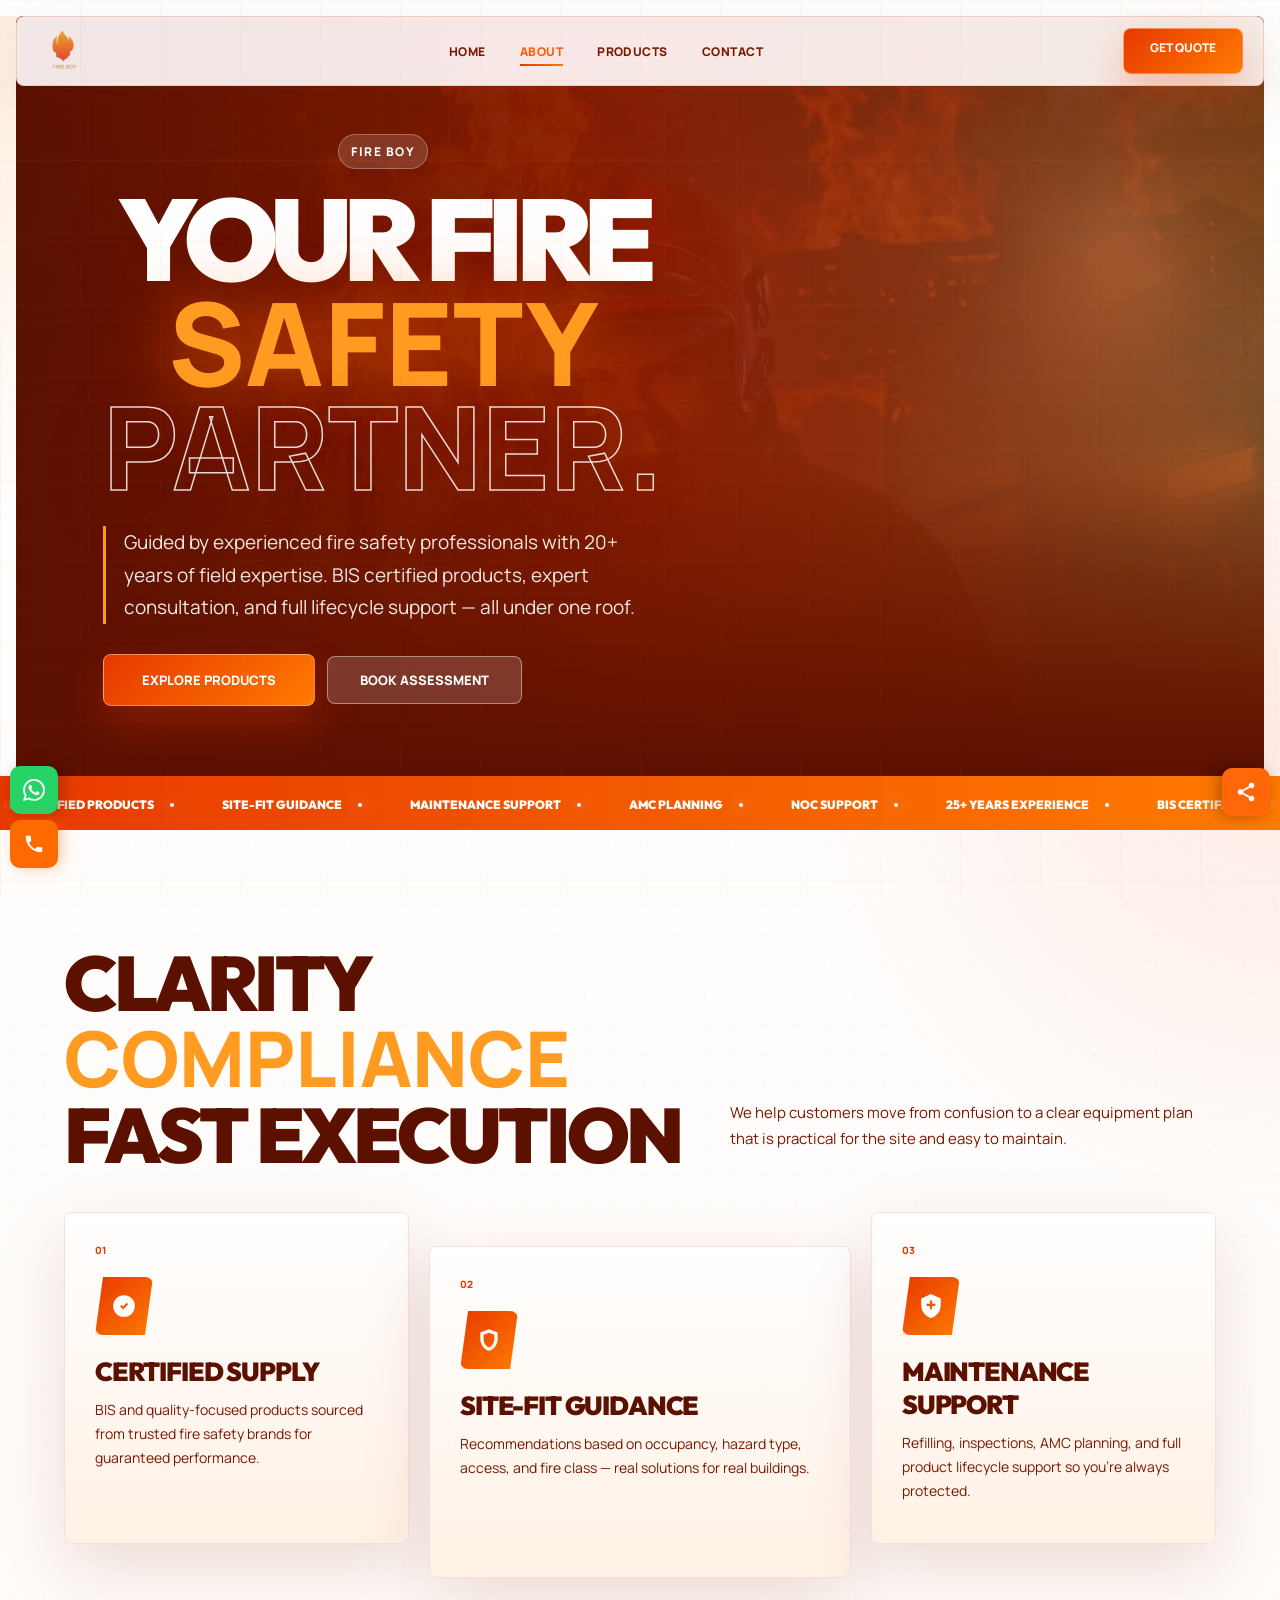
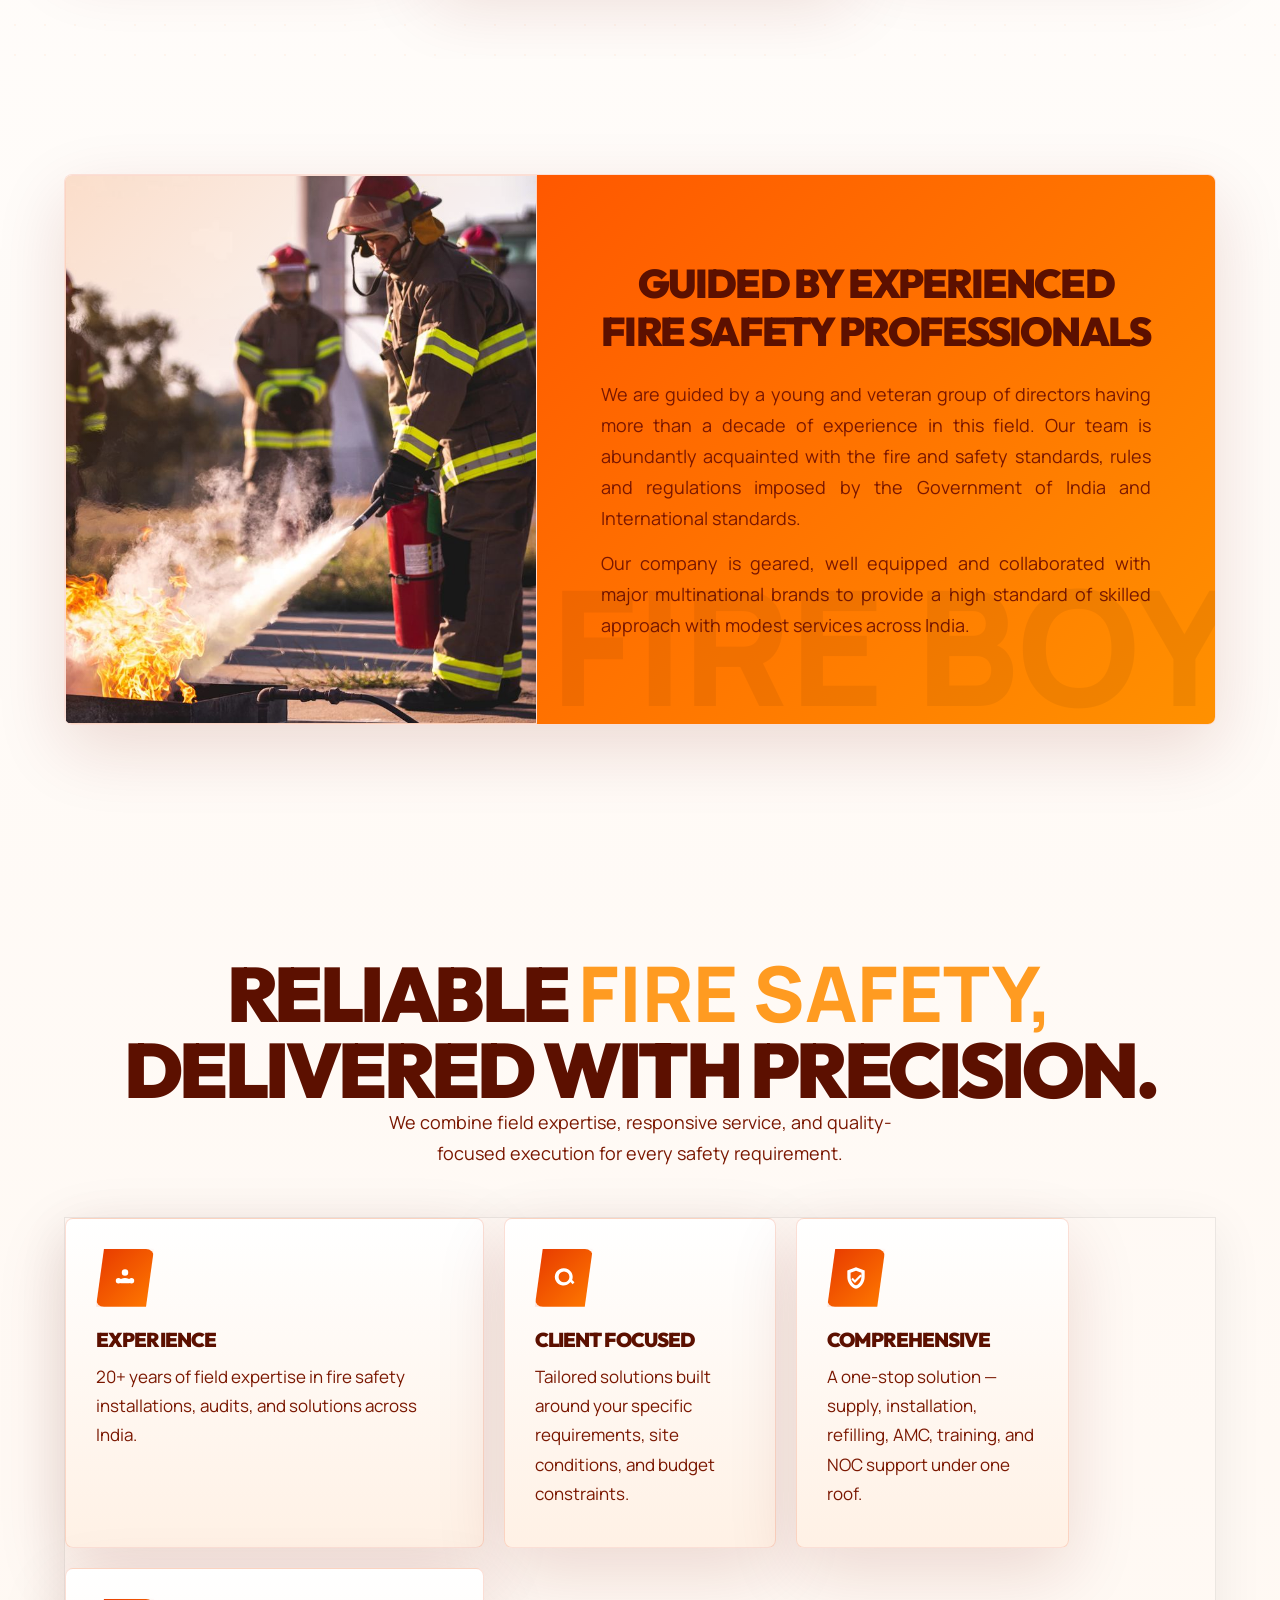
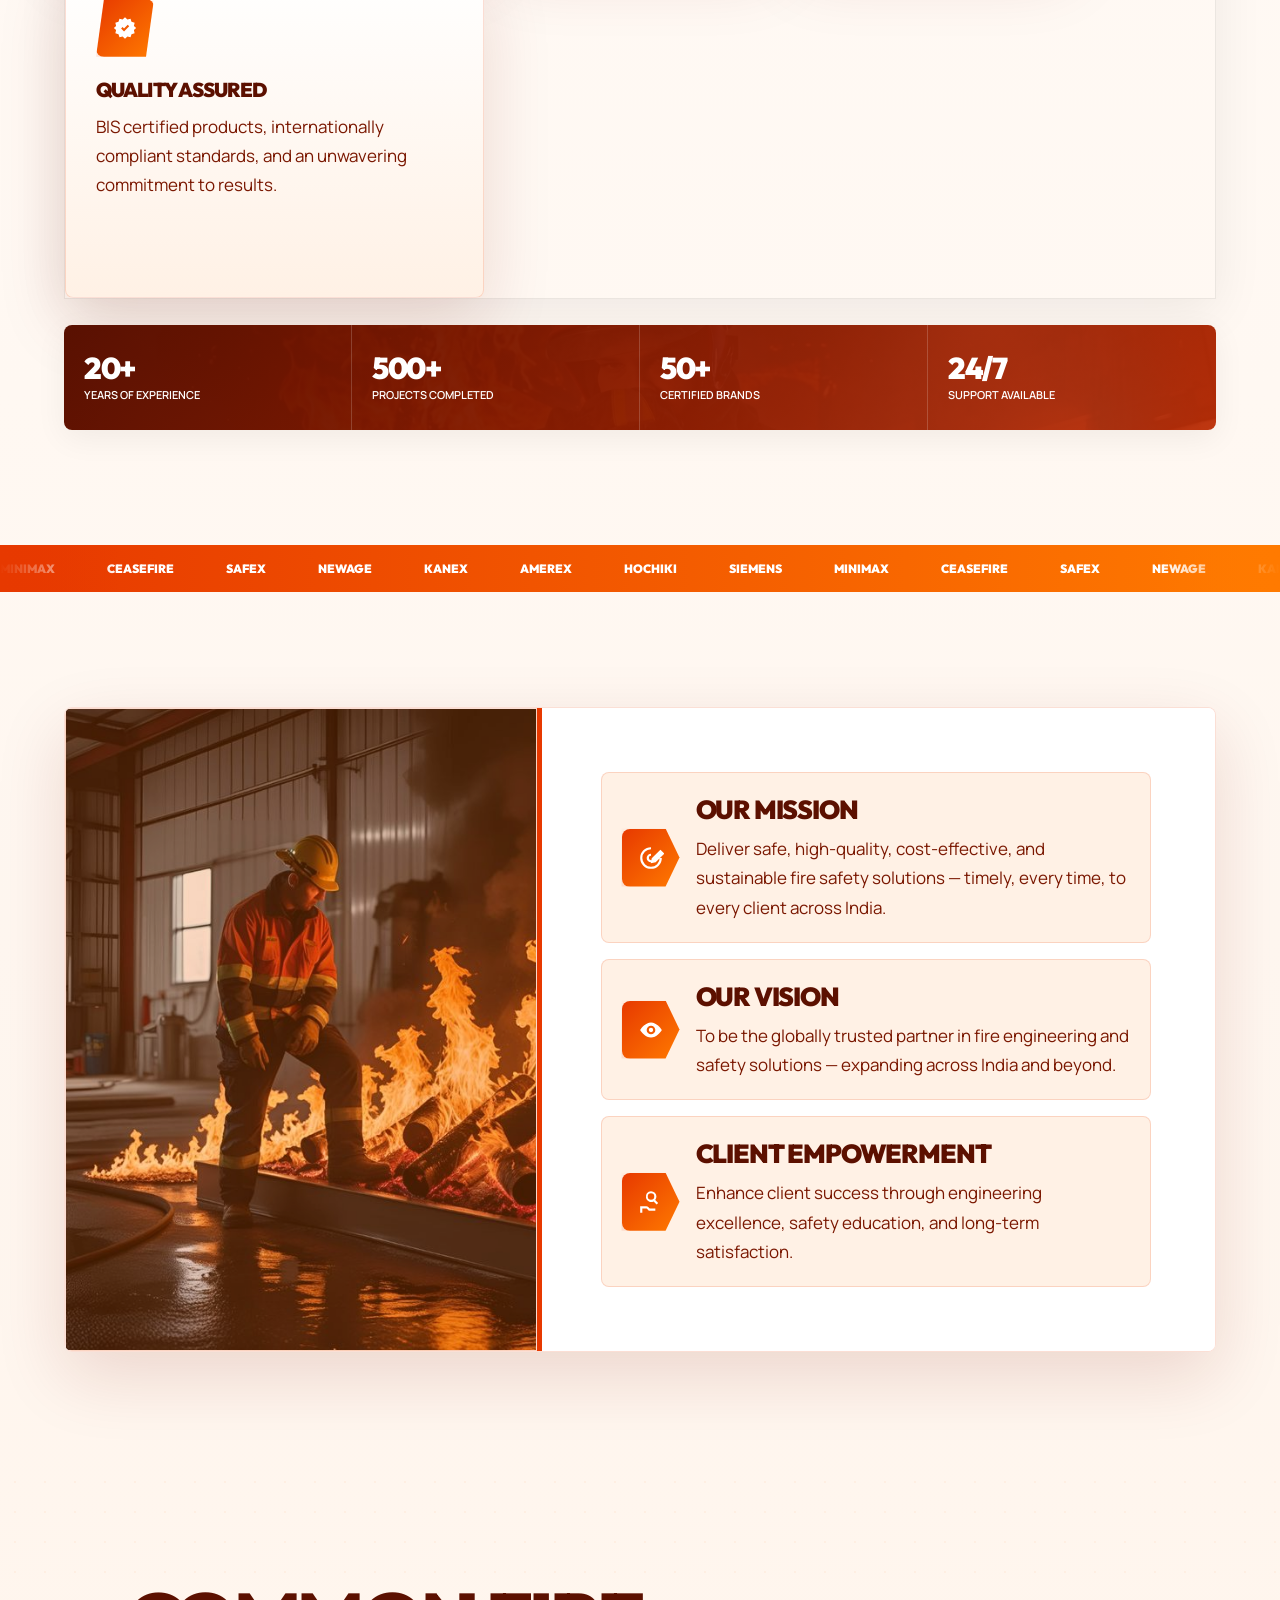
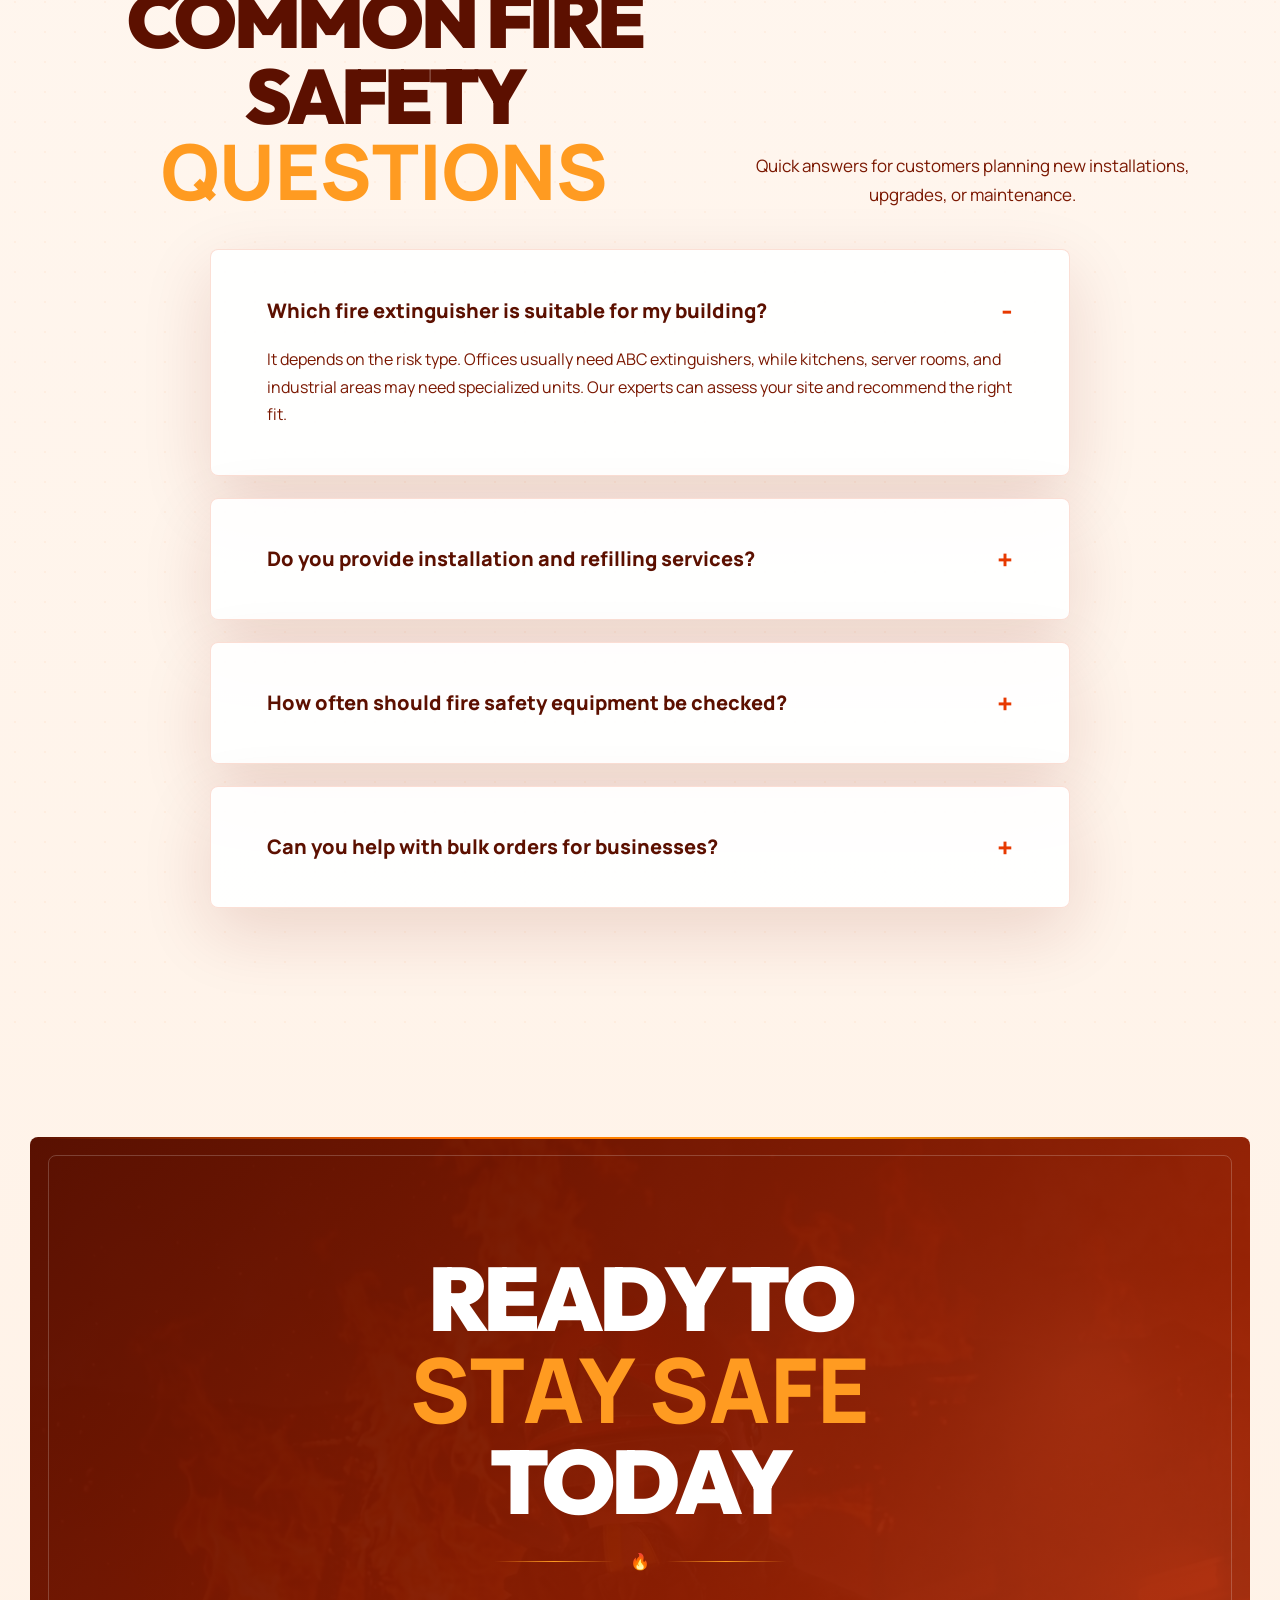
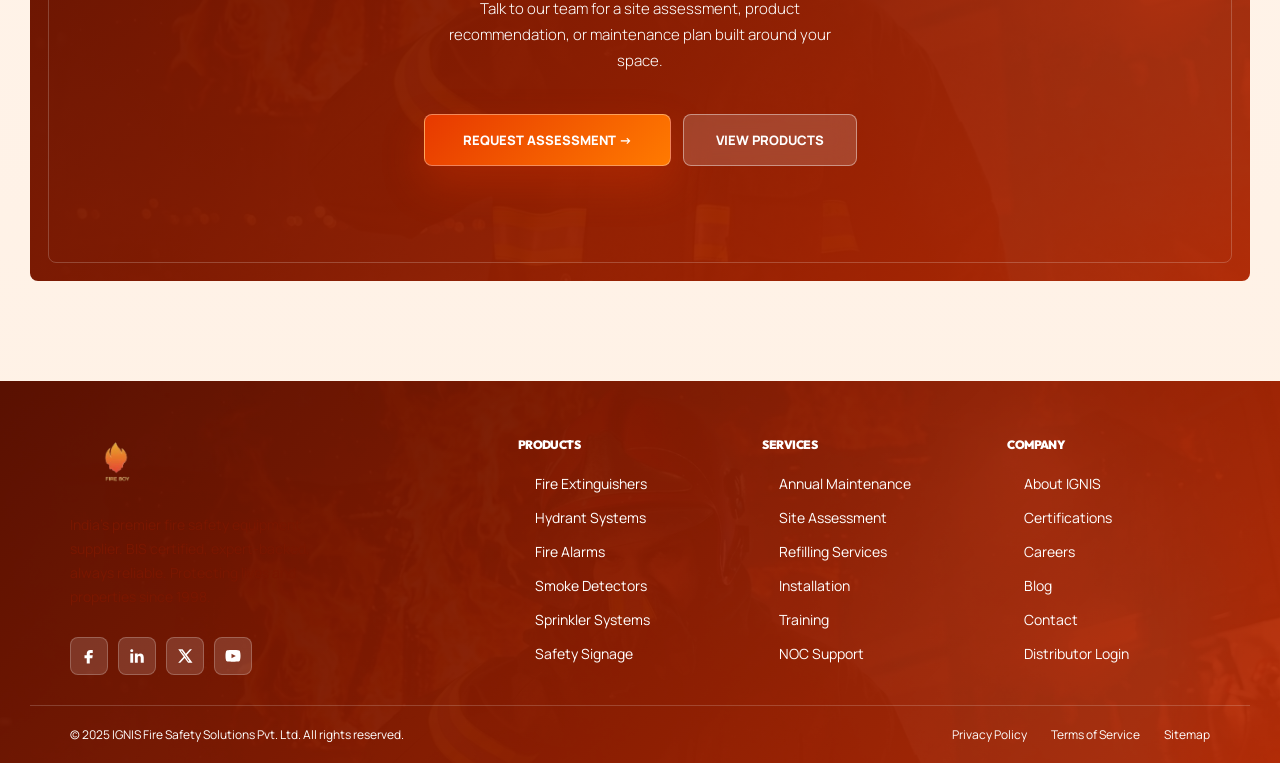
==== commit b002c62f: "update" ====
--- a/about.html
+++ b/about.html
@@ -5,14 +5,15 @@
   <meta charset="UTF-8" />
   <meta name="viewport" content="width=device-width, initial-scale=1.0" />
   <title>About Us — Fire Boy Fire Safety</title>
-  <link href="https://fonts.googleapis.com/css2?family=Barlow+Condensed:wght@500;600;700;800&family=Manrope:wght@400;500;600;700;800&display=swap"
+  <link href="https://fonts.googleapis.com/css2?family=Inter:wght@400;500;600;700;800;900&family=Sora:wght@500;600;700;800&display=swap"
   rel="stylesheet" />
   <link rel="stylesheet" href="./about.css">
   <link rel="stylesheet" href="./quote.css">
+  <link rel="stylesheet" href="./premium-theme.css">
  
 </head>
 
-<body>
+<body class="page-about">
 
   <!-- PAGE LOADER -->
   <div class="page-loader" id="loader">
@@ -516,4 +517,4 @@
   <script src="./floating-widgets.js"></script>
 </body>
 
-</html>+</html>
--- a/quote.css
+++ b/quote.css
@@ -212,9 +212,11 @@
   z-index: 100000;
   width: 48px;
   height: 48px;
+  
   border: none;
   background: #ff6a00;
   color: #fff;
+  border-radius: 10px;
   display: flex;
   align-items: center;
   justify-content: center;
@@ -267,6 +269,7 @@
   width: 48px;
   height: 48px;
   border: none;
+   border-radius:10px;
   background: #ff6708;
   cursor: pointer;
   display: flex;
@@ -327,7 +330,9 @@
   position: relative;
   overflow: hidden;
   flex-shrink: 0;
+  border-radius: 10px;
   opacity: 0;
+ 
   transform: translateX(100%);
   transition: opacity 0.28s ease, transform 0.32s cubic-bezier(0.34, 1.56, 0.64, 1),
     filter 0.15s ease;
@@ -358,6 +363,7 @@
 .share-social-btn svg {
   width: 20px;
   height: 20px;
+ 
   position: relative;
   z-index: 1;
   flex-shrink: 0;
@@ -386,7 +392,7 @@
   content: attr(data-label);
   position: absolute;
   right: 54px;
-  background: #111;
+
   color: #fff;
   font-family: "Oswald", sans-serif;
   font-size: 10px;
@@ -498,6 +504,7 @@
 .contact-btn {
   width: 48px;
   height: 48px;
+  border-radius: 10px;
   display: flex;
   align-items: center;
   justify-content: center;
@@ -533,11 +540,11 @@
 }
 
 /* Tooltip — appears to the RIGHT of the button */
-.contact-btn::after {
+/* .contact-btn::after {
   content: attr(data-label);
   position: absolute;
   left: 54px;
-  background: #111;
+  
   color: #fff;
   font-family: "Oswald", sans-serif;
   font-size: 10px;
@@ -551,7 +558,7 @@
   transition: opacity 0.2s ease, transform 0.2s ease;
   clip-path: polygon(0% 0%, calc(100% - 5px) 0%, 100% 100%, 5px 100%);
   z-index: 9999;
-}
+} */
 
 .contact-btn:hover::after {
   opacity: 1;
--- a/premium-theme.css
+++ b/premium-theme.css
@@ -0,0 +1,1892 @@
+@import url("https://fonts.googleapis.com/css2?family=Manrope:wght@400;500;600;700;800&family=Outfit:wght@500;600;700;800;900&display=swap");
+
+/* Fireboy3 premium red-orange-white redesign.
+   Visual-only layer: page content and JavaScript hooks stay unchanged. */
+:root {
+  --fb-red-950: #5c1000;
+  --fb-red-900: #7a1700;
+  --fb-red-800: #9f2100;
+  --fb-red-700: #c72b00;
+  --fb-red-600: #e73900;
+  --fb-orange-600: #ff5a00;
+  --fb-orange-500: #ff7a00;
+  --fb-orange-400: #ff9b21;
+  --fb-orange-200: #ffd5b0;
+  --fb-orange-100: #fff1e5;
+  --fb-white: #ffffff;
+  --fire: var(--fb-red-600);
+  --fire-light: var(--fb-orange-500);
+  --fire-glow: var(--fb-orange-400);
+  --fire-glow1: var(--fb-orange-100);
+  --fire-dim: rgba(231, 57, 0, 0.1);
+  --coal: var(--fb-white);
+  --charcoal: var(--fb-white);
+  --ash: var(--fb-orange-100);
+  --smoke: var(--fb-orange-200);
+  --mist: var(--fb-red-900);
+  --white: var(--fb-red-950);
+  --cream: var(--fb-red-950);
+  --gold: var(--fb-orange-400);
+  --font-display: "Outfit", sans-serif;
+  --font-body: "Manrope", sans-serif;
+  --font-text: "Manrope", sans-serif;
+  --line: rgba(231, 57, 0, 0.16);
+  --line-strong: rgba(231, 57, 0, 0.32);
+  --panel: rgba(255, 255, 255, 0.92);
+  --panel-hot: rgba(255, 241, 229, 0.92);
+  --shadow: 0 24px 70px rgba(122, 23, 0, 0.14);
+  --shadow-hot: 0 28px 90px rgba(231, 57, 0, 0.24);
+  --radius: 8px;
+  --max: 1220px;
+  --wide: 1360px;
+}
+
+*,
+*::before,
+*::after {
+  box-sizing: border-box;
+  font-family: var(--font-body) !important;
+  letter-spacing: 0 !important;
+}
+
+html {
+  background: var(--fb-white);
+}
+
+body {
+  min-height: 100vh;
+  background:
+    radial-gradient(circle at 0 0, rgba(255, 122, 0, 0.12), transparent 32rem),
+    radial-gradient(circle at 100% 10%, rgba(231, 57, 0, 0.1), transparent 30rem),
+    linear-gradient(180deg, var(--fb-white) 0%, var(--fb-orange-100) 100%) !important;
+  color: var(--fb-red-950) !important;
+  cursor: auto !important;
+  overflow-x: hidden;
+}
+
+body::after {
+  background:
+    linear-gradient(90deg, rgba(231, 57, 0, 0.035) 1px, transparent 1px),
+    linear-gradient(180deg, rgba(255, 122, 0, 0.035) 1px, transparent 1px) !important;
+  background-size: 80px 80px !important;
+  opacity: 1 !important;
+}
+
+a,
+button,
+select {
+  cursor: pointer !important;
+}
+
+input,
+textarea {
+  cursor: text !important;
+}
+
+.cursor,
+.cursor-trail {
+  display: none !important;
+}
+
+::-webkit-scrollbar {
+  width: 8px !important;
+}
+
+::-webkit-scrollbar-track {
+  background: var(--fb-white) !important;
+}
+
+::-webkit-scrollbar-thumb {
+  background: linear-gradient(180deg, var(--fb-red-600), var(--fb-orange-500)) !important;
+  border-radius: 999px !important;
+}
+
+h1,
+h2,
+h3,
+h4,
+.hero-title,
+.section-title,
+.featured-title,
+.cta-title,
+.prod-name,
+.cs-title,
+.section-heading,
+.stat-num,
+.stat-n,
+.price-val {
+  font-family: var(--font-display) !important;
+  font-weight: 900 !important;
+  color: var(--fb-red-950) !important;
+  letter-spacing: -0.045em !important;
+}
+
+p,
+li,
+.hero-sub,
+.section-sub,
+.cat-desc,
+.project-content p,
+.featured-desc,
+.why-feat-desc,
+.testi-text,
+.footer-desc,
+.cs-sub,
+.prod-desc,
+.about-content p,
+.mv-item p,
+.faq-item p {
+  color: var(--fb-red-900) !important;
+  font-family: var(--font-body) !important;
+  line-height: 1.72 !important;
+}
+
+img {
+  max-width: 100%;
+}
+
+/* Loader and navigation */
+.page-loader,
+.loader {
+  background: var(--fb-white) !important;
+}
+
+.loader-logo {
+  filter: drop-shadow(0 20px 34px rgba(231, 57, 0, 0.24));
+}
+
+.navbar,
+nav {
+  position: fixed !important;
+  top: 16px !important;
+  left: 50% !important;
+  width: min(calc(100% - 32px), calc(var(--max) + 80px)) !important;
+  height: 70px !important;
+  transform: translateX(-50%) !important;
+  padding: 0 20px !important;
+  border: 1px solid var(--line) !important;
+  border-radius: var(--radius) !important;
+  background: rgba(255, 255, 255, 0.9) !important;
+  box-shadow: 0 18px 60px rgba(122, 23, 0, 0.1) !important;
+  backdrop-filter: blur(18px) saturate(160%) !important;
+  -webkit-backdrop-filter: blur(18px) saturate(160%) !important;
+}
+
+.navbar.scrolled,
+nav.scrolled {
+  top: 8px !important;
+  height: 62px !important;
+  background: rgba(255, 255, 255, 0.96) !important;
+}
+
+.logo,
+.footer-brand .logo {
+  text-decoration: none !important;
+}
+
+.logo-icon,
+.logo img,
+nav .logo img {
+  width: 52px !important;
+  height: 52px !important;
+  max-height: 52px !important;
+  object-fit: contain !important;
+  filter: none !important;
+}
+
+.nav-links {
+  display: flex !important;
+  gap: clamp(18px, 3vw, 34px) !important;
+}
+
+.nav-links a {
+  color: var(--fb-red-900) !important;
+  font-size: 12px !important;
+  font-weight: 900 !important;
+  text-transform: uppercase !important;
+  text-decoration: none !important;
+  letter-spacing: 0.04em !important;
+}
+
+.nav-links a:hover,
+.nav-links a.active {
+  color: var(--fb-orange-600) !important;
+}
+
+.nav-links a::after {
+  height: 2px !important;
+  background: linear-gradient(90deg, var(--fb-red-600), var(--fb-orange-500)) !important;
+}
+
+.nav-cta,
+.btn-primary,
+.btn-dark,
+.form-submit,
+.cat-cta,
+.overlay-btn {
+  min-height: 46px !important;
+  border: 1px solid rgba(255, 255, 255, 0.35) !important;
+  border-radius: var(--radius) !important;
+  clip-path: none !important;
+  background: linear-gradient(135deg, var(--fb-red-600), var(--fb-orange-500)) !important;
+  color: var(--fb-white) !important;
+  box-shadow: 0 18px 42px rgba(231, 57, 0, 0.3) !important;
+  font-weight: 900 !important;
+  text-decoration: none !important;
+  text-align: center !important;
+  justify-content: center !important;
+}
+
+.btn-ghost,
+.btn-secondary,
+.btn-outline-white {
+  min-height: 46px !important;
+  border: 1px solid rgba(255, 255, 255, 0.42) !important;
+  border-radius: var(--radius) !important;
+  background: rgba(255, 255, 255, 0.16) !important;
+  color: var(--fb-white) !important;
+  font-weight: 900 !important;
+  text-decoration: none !important;
+  backdrop-filter: blur(12px) !important;
+}
+
+.btn-secondary {
+  border-color: var(--line-strong) !important;
+  background: var(--fb-white) !important;
+  color: var(--fb-red-700) !important;
+}
+
+.nav-cta:hover,
+.btn-primary:hover,
+.btn-dark:hover,
+.form-submit:hover,
+.cat-cta:hover,
+.overlay-btn:hover,
+.btn-ghost:hover,
+.btn-secondary:hover,
+.btn-outline-white:hover {
+  transform: translateY(-2px) !important;
+  box-shadow: var(--shadow-hot) !important;
+}
+
+.nav-hamburger span {
+  background: var(--fb-red-700) !important;
+}
+
+.mobile-menu {
+  background: rgba(255, 255, 255, 0.98) !important;
+  gap: 28px !important;
+}
+
+.mobile-menu a,
+.mobile-close {
+  color: var(--fb-red-950) !important;
+  text-decoration: none !important;
+}
+
+/* Hero */
+.hero {
+  min-height: 100vh !important;
+  height: auto !important;
+  display: grid !important;
+  grid-template-columns: minmax(0, 1fr) minmax(280px, 0.72fr) !important;
+  align-items: center !important;
+  gap: clamp(30px, 6vw, 78px) !important;
+  padding: 118px clamp(20px, 5vw, 72px) 70px !important;
+  background: var(--fb-red-950) !important;
+  overflow: hidden !important;
+}
+
+.hero-bg-img {
+  background-image: url("./img/fire banner.jpg") !important;
+  filter: saturate(1.1) contrast(1.04) !important;
+  opacity: 0.92 !important;
+}
+
+.hero-overlay {
+  background:
+    linear-gradient(90deg, rgba(92, 16, 0, 0.96) 0%, rgba(159, 33, 0, 0.76) 50%, rgba(255, 122, 0, 0.34) 100%),
+    linear-gradient(180deg, rgba(92, 16, 0, 0.18), rgba(92, 16, 0, 0.86)) !important;
+}
+
+.hero-grid {
+  opacity: 0.26 !important;
+  background-image:
+    linear-gradient(90deg, rgba(255, 255, 255, 0.08) 1px, transparent 1px),
+    linear-gradient(180deg, rgba(255, 255, 255, 0.08) 1px, transparent 1px) !important;
+  background-size: 72px 72px !important;
+}
+
+.hero::after {
+  height: 40% !important;
+  background: linear-gradient(0deg, var(--fb-red-950), transparent) !important;
+}
+
+.hero-content {
+  position: relative !important;
+  z-index: 5 !important;
+  max-width: 780px !important;
+  padding: 0 !important;
+}
+
+.hero-title {
+  max-width: 820px !important;
+  color: var(--fb-white) !important;
+  font-size: clamp(56px, 9vw, 126px) !important;
+  line-height: 0.9 !important;
+  text-shadow: 0 22px 60px rgba(92, 16, 0, 0.32) !important;
+}
+
+.hero-title .accent,
+.section-title span,
+.featured-title span,
+.cta-title span,
+.prod-name span,
+.cs-title span,
+.not-found h2 span {
+  color: var(--fb-orange-400) !important;
+  -webkit-text-fill-color: initial !important;
+}
+
+.hero-title .outline,
+.outline {
+  color: transparent !important;
+  -webkit-text-stroke: 1.5px rgba(255, 255, 255, 0.84) !important;
+}
+
+.hero-sub {
+  max-width: 640px !important;
+  margin: 26px 0 30px !important;
+  color: rgba(255, 255, 255, 0.9) !important;
+  font-size: clamp(16px, 2vw, 19px) !important;
+}
+
+.hero-actions,
+.cta-actions,
+.action-btns {
+  display: flex !important;
+  gap: 12px !important;
+  flex-wrap: wrap !important;
+}
+
+.overlay-img-hero {
+  position: relative !important;
+  right: auto !important;
+  bottom: auto !important;
+  z-index: 5 !important;
+  justify-self: end !important;
+  width: min(34vw, 430px) !important;
+  padding: 28px !important;
+  border: 1px solid rgba(255, 255, 255, 0.2) !important;
+  border-radius: var(--radius) !important;
+  background: linear-gradient(180deg, rgba(255, 255, 255, 0.2), rgba(255, 255, 255, 0.06)) !important;
+  box-shadow: 0 30px 90px rgba(92, 16, 0, 0.32) !important;
+  backdrop-filter: blur(14px) !important;
+}
+
+.overlay-img-hero img {
+  width: 100% !important;
+  filter: drop-shadow(0 36px 60px rgba(92, 16, 0, 0.32)) !important;
+}
+
+/* Shared bands and headers */
+.ticker,
+.brands,
+.stats-strip {
+  padding: 16px 0 !important;
+  background: linear-gradient(90deg, var(--fb-red-600), var(--fb-orange-500)) !important;
+  border: 0 !important;
+  box-shadow: none !important;
+}
+
+.ticker::before,
+.brands::before {
+  background: linear-gradient(90deg, var(--fb-red-600), transparent) !important;
+}
+
+.ticker::after,
+.brands::after {
+  background: linear-gradient(-90deg, var(--fb-orange-500), transparent) !important;
+}
+
+.ticker-item,
+.brand-item {
+  color: var(--fb-white) !important;
+  font-family: var(--font-display) !important;
+  font-size: 12px !important;
+  font-weight: 900 !important;
+  text-transform: uppercase !important;
+}
+
+.ticker-dot {
+  background: var(--fb-white) !important;
+  box-shadow: 0 0 14px rgba(255, 255, 255, 0.9) !important;
+}
+
+section,
+.products-catalog-section,
+.contact-section,
+.approach-section,
+.about-section,
+.why-section,
+.mv-section,
+.faq-section,
+.home-products-section,
+.detail-section,
+.testimonials,
+.why,
+.categories {
+  padding: clamp(74px, 9vw, 120px) clamp(20px, 5vw, 72px) !important;
+  background: transparent !important;
+}
+
+.categories-header,
+.catalog-header,
+.approach-header,
+.cs-header,
+.faq-header {
+  width: min(100%, var(--max)) !important;
+  margin: 0 auto 40px !important;
+  display: grid !important;
+  grid-template-columns: minmax(0, 0.95fr) minmax(280px, 0.72fr) !important;
+  align-items: end !important;
+  gap: 24px !important;
+}
+
+.section-title,
+.featured-title,
+.cs-title,
+.section-heading {
+  font-size: clamp(38px, 6vw, 82px) !important;
+  line-height: 0.98 !important;
+  margin: 0 !important;
+}
+
+.section-sub,
+.cs-sub {
+  max-width: 640px !important;
+  text-align: left !important;
+}
+
+/* Cards and grids */
+.cat-grid,
+.project-grid,
+.why-grid,
+.testi-grid,
+.approach-grid,
+.why-grid-cards,
+.products-grid,
+.related-grid,
+.info-col,
+.spec-grid {
+  width: min(100%, var(--max)) !important;
+  margin-inline: auto !important;
+  gap: 20px !important;
+}
+
+.cat-card,
+.project-card,
+.product-card,
+.related-card,
+.testi-card,
+.approach-card,
+.why-card,
+.why-feat,
+.info-card,
+.faq-item,
+.form-col,
+.about-panel,
+.mv-panel,
+.price-box,
+.tabs,
+.spec-item,
+.img-main,
+.filter-bar,
+.search-bar {
+  border: 1px solid var(--line) !important;
+  border-radius: var(--radius) !important;
+  background: var(--panel) !important;
+  box-shadow: var(--shadow) !important;
+  overflow: hidden !important;
+}
+
+.cat-card:hover,
+.project-card:hover,
+.product-card:hover,
+.related-card:hover,
+.testi-card:hover,
+.approach-card:hover,
+.why-card:hover,
+.why-feat:hover,
+.info-card:hover,
+.faq-item:hover {
+  transform: translateY(-6px) !important;
+  border-color: var(--line-strong) !important;
+  box-shadow: var(--shadow-hot) !important;
+}
+
+.cat-grid {
+  display: grid !important;
+  grid-template-columns: repeat(12, 1fr) !important;
+}
+
+.cat-card {
+  grid-column: span 4 !important;
+  min-height: 270px !important;
+}
+
+.cat-card:nth-child(1),
+.cat-card:nth-child(4) {
+  grid-column: span 5 !important;
+}
+
+.cat-card:nth-child(2),
+.cat-card:nth-child(5) {
+  grid-column: span 3 !important;
+}
+
+.cat-card-inner,
+.approach-card-inner,
+.project-content,
+.product-body,
+.testi-card,
+.why-card,
+.info-card,
+.form-col {
+  background: linear-gradient(180deg, var(--fb-white), var(--fb-orange-100)) !important;
+}
+
+.cat-card-inner {
+  min-height: 270px !important;
+  padding: 28px !important;
+  display: grid !important;
+  grid-template-rows: auto auto 1fr auto !important;
+}
+
+.cat-num,
+.approach-num,
+.info-num,
+.product-cat,
+.prod-cat,
+.related-cat,
+.section-label,
+.price-label,
+.spec-key,
+.info-label {
+  color: var(--fb-red-600) !important;
+  font-weight: 900 !important;
+  text-transform: uppercase !important;
+}
+
+.cat-num {
+  position: absolute !important;
+  top: 18px !important;
+  right: 22px !important;
+  font-size: 44px !important;
+  opacity: 0.16 !important;
+}
+
+.cat-icon,
+.approach-icon,
+.why-feat-icon,
+.why-icon-box,
+.info-icon,
+.mv-badge,
+.product-enquire,
+.cat-arrow,
+.author-avatar {
+  width: 58px !important;
+  height: 58px !important;
+  display: grid !important;
+  place-items: center !important;
+  border: 0 !important;
+  border-radius: var(--radius) !important;
+  background: linear-gradient(135deg, var(--fb-red-600), var(--fb-orange-500)) !important;
+  color: var(--fb-white) !important;
+  box-shadow: 0 14px 34px rgba(231, 57, 0, 0.26) !important;
+}
+
+.cat-icon svg,
+.approach-icon svg,
+.why-feat-icon svg,
+.why-icon-box svg,
+.info-icon svg,
+.mv-badge svg,
+.product-enquire svg,
+.cat-arrow svg {
+  width: 26px !important;
+  height: 26px !important;
+  fill: var(--fb-white) !important;
+}
+
+.cat-name,
+.project-content h3,
+.product-name,
+.related-name,
+.why-feat-title,
+.why-card h3,
+.approach-card h3,
+.info-title,
+.mv-item h3,
+.form-col-header h3 {
+  color: var(--fb-red-950) !important;
+  font-family: var(--font-display) !important;
+  font-weight: 900 !important;
+}
+
+.cat-name {
+  max-width: 320px !important;
+  font-size: clamp(24px, 2.5vw, 34px) !important;
+  line-height: 1.03 !important;
+}
+
+.cat-bottom {
+  display: flex !important;
+  align-items: center !important;
+  justify-content: space-between !important;
+  margin-top: 22px !important;
+}
+
+.cat-footer {
+  width: min(100%, var(--max)) !important;
+  margin: 30px auto 0 !important;
+  display: flex !important;
+  justify-content: center !important;
+}
+
+/* Home products and feature sections */
+.project-grid {
+  display: grid !important;
+  grid-template-columns: 1.12fr 0.88fr !important;
+  grid-template-rows: repeat(2, minmax(230px, auto)) !important;
+}
+
+.project-card {
+  min-height: 260px !important;
+  display: grid !important;
+  grid-template-columns: 0.92fr 1fr !important;
+  color: inherit !important;
+  text-decoration: none !important;
+}
+
+.project-card:first-child {
+  grid-row: span 2 !important;
+  display: flex !important;
+  flex-direction: column !important;
+}
+
+.project-card:first-child img {
+  height: 380px !important;
+}
+
+.project-card:not(:first-child) img {
+  height: 100% !important;
+}
+
+.project-card img {
+  width: 100% !important;
+  object-fit: cover !important;
+  border-radius: 0 !important;
+}
+
+.project-content {
+  padding: 28px !important;
+}
+
+.project-content span,
+.product-badge,
+.badge,
+.feat,
+.cert-tag,
+.hour-badge {
+  display: inline-flex !important;
+  align-items: center !important;
+  width: fit-content !important;
+  border: 1px solid var(--line) !important;
+  border-radius: 999px !important;
+  background: var(--fb-white) !important;
+  color: var(--fb-red-700) !important;
+  font-weight: 900 !important;
+}
+
+.featured-band,
+.cta-section,
+footer,
+.stat-bar {
+  background:
+    linear-gradient(135deg, rgba(92, 16, 0, 0.96), rgba(199, 43, 0, 0.88)),
+    url("./img/fire banner.jpg") center/cover !important;
+  color: var(--fb-white) !important;
+  border: 0 !important;
+}
+
+.featured-band {
+  width: min(calc(100% - 40px), var(--max)) !important;
+  margin: clamp(58px, 8vw, 100px) auto !important;
+  padding: clamp(36px, 6vw, 72px) !important;
+  display: grid !important;
+  grid-template-columns: minmax(0, 1fr) minmax(220px, 0.48fr) !important;
+  gap: 28px !important;
+  border-radius: var(--radius) !important;
+  overflow: hidden !important;
+  box-shadow: var(--shadow-hot) !important;
+}
+
+.featured-band .featured-title,
+.featured-band .featured-desc,
+.featured-band .feat,
+.cta-title,
+.cta-sub,
+footer p,
+footer a,
+.footer-copy,
+.footer-legal a,
+.stat-bar .stat-n,
+.stat-bar .stat-l {
+  color: var(--fb-white) !important;
+}
+
+.featured-band .feat {
+  background: rgba(255, 255, 255, 0.14) !important;
+  border-color: rgba(255, 255, 255, 0.24) !important;
+}
+
+.why-grid {
+  display: grid !important;
+  grid-template-columns: minmax(300px, 0.9fr) minmax(0, 1.1fr) !important;
+  align-items: center !important;
+}
+
+.why-image-card,
+.product-img-wrap,
+.related-img,
+.img-main,
+.about-img,
+.mv-img,
+.featured-visual {
+  background:
+    radial-gradient(circle at 70% 20%, rgba(255, 122, 0, 0.22), transparent 36%),
+    linear-gradient(145deg, var(--fb-orange-100), var(--fb-white)) !important;
+  border: 1px solid var(--line) !important;
+}
+
+.testi-grid {
+  display: grid !important;
+  grid-template-columns: repeat(3, minmax(0, 1fr)) !important;
+}
+
+.star,
+.product-price,
+.price-val,
+.related-price,
+.stat-num,
+.stat-n,
+.fire-num {
+  color: var(--fb-orange-500) !important;
+}
+
+/* About */
+.approach-grid {
+  display: grid !important;
+  grid-template-columns: repeat(3, minmax(0, 1fr)) !important;
+}
+
+.approach-card-inner,
+.why-card {
+  min-height: 330px !important;
+  padding: 30px !important;
+}
+
+.about-panel,
+.mv-panel {
+  width: min(100%, var(--max)) !important;
+  margin-inline: auto !important;
+  display: grid !important;
+  grid-template-columns: minmax(300px, 0.92fr) minmax(0, 1.08fr) !important;
+}
+
+.about-img,
+.mv-img {
+  min-height: 540px !important;
+}
+
+.about-img img,
+.mv-img img,
+.why-image-card img,
+.why-image-strip img {
+  width: 100% !important;
+  height: 100% !important;
+  object-fit: cover !important;
+}
+
+.about-content,
+.mv-content {
+  padding: clamp(32px, 5vw, 64px) !important;
+}
+
+.why-grid-cards {
+  display: grid !important;
+  grid-template-columns: repeat(4, minmax(0, 1fr)) !important;
+}
+
+.stat-bar {
+  width: min(100%, var(--max)) !important;
+  margin: 26px auto 0 !important;
+  display: grid !important;
+  grid-template-columns: repeat(4, minmax(0, 1fr)) !important;
+  border-radius: var(--radius) !important;
+  overflow: hidden !important;
+}
+
+.stat-cell {
+  padding: 28px 20px !important;
+  border-right: 1px solid rgba(255, 255, 255, 0.18) !important;
+}
+
+.stat-cell:last-child {
+  border-right: 0 !important;
+}
+
+.mv-content {
+  display: grid !important;
+  gap: 16px !important;
+}
+
+.mv-item {
+  display: grid !important;
+  grid-template-columns: auto 1fr !important;
+  gap: 16px !important;
+  padding: 20px !important;
+  border: 1px solid var(--line) !important;
+  border-radius: var(--radius) !important;
+  background: var(--fb-orange-100) !important;
+}
+
+.faq-list {
+  width: min(100%, 920px) !important;
+  margin-inline: auto !important;
+}
+
+.faq-item {
+  padding: 24px 28px !important;
+  margin-bottom: 14px !important;
+}
+
+.faq-item summary {
+  color: var(--fb-red-950) !important;
+  font-weight: 900 !important;
+}
+
+/* Products */
+.products-catalog-section .container {
+  width: min(100%, var(--max)) !important;
+  margin-inline: auto !important;
+}
+
+.search-bar {
+  display: flex !important;
+  align-items: center !important;
+  min-height: 58px !important;
+  padding: 8px !important;
+  background: var(--fb-white) !important;
+}
+
+.search-bar input,
+.form-group input,
+.form-group textarea,
+.form-group select {
+  width: 100% !important;
+  border: 1px solid var(--line) !important;
+  border-radius: var(--radius) !important;
+  background: var(--fb-white) !important;
+  color: var(--fb-red-950) !important;
+}
+
+.search-btn {
+  border-radius: var(--radius) !important;
+  background: linear-gradient(135deg, var(--fb-red-600), var(--fb-orange-500)) !important;
+  color: var(--fb-white) !important;
+}
+
+.filter-bar {
+  width: min(100%, var(--max)) !important;
+  margin: 0 auto 34px !important;
+  display: flex !important;
+  gap: 10px !important;
+  padding: 14px !important;
+  background: var(--fb-white) !important;
+  position: sticky !important;
+  top: 86px !important;
+  z-index: 20 !important;
+}
+
+.filter-btn {
+  border: 1px solid var(--line) !important;
+  border-radius: 999px !important;
+  background: var(--fb-orange-100) !important;
+  color: var(--fb-red-900) !important;
+  font-weight: 900 !important;
+}
+
+.filter-btn.active,
+.filter-btn:hover {
+  background: linear-gradient(135deg, var(--fb-red-600), var(--fb-orange-500)) !important;
+  color: var(--fb-white) !important;
+}
+
+.products-grid {
+  display: grid !important;
+  grid-template-columns: repeat(3, minmax(0, 1fr)) !important;
+}
+
+.product-card,
+.product-card:nth-child(n) {
+  min-height: 500px !important;
+  display: grid !important;
+  grid-template-rows: 250px 1fr !important;
+  color: inherit !important;
+  text-decoration: none !important;
+}
+
+.product-img-wrap {
+  height: 250px !important;
+  padding: 14px !important;
+}
+
+.product-img,
+.related-img img,
+#prod-img {
+  width: 100% !important;
+  height: 100% !important;
+  object-fit: contain !important;
+}
+
+.product-body {
+  min-height: 250px !important;
+  padding: 20px !important;
+  display: flex !important;
+  flex-direction: column !important;
+}
+
+.product-name {
+  min-height: 56px !important;
+  font-size: 22px !important;
+  line-height: 1.16 !important;
+  display: -webkit-box !important;
+  -webkit-line-clamp: 2 !important;
+  -webkit-box-orient: vertical !important;
+  overflow: hidden !important;
+}
+
+.product-specs {
+  min-height: 90px !important;
+  margin: 12px 0 14px !important;
+}
+
+.product-footer {
+  margin-top: auto !important;
+  padding-top: 16px !important;
+  border-top: 1px solid var(--line) !important;
+}
+
+.empty-state {
+  grid-column: 1 / -1 !important;
+  border: 1px solid var(--line) !important;
+  border-radius: var(--radius) !important;
+  background: var(--fb-white) !important;
+  color: var(--fb-red-950) !important;
+}
+
+/* Product detail */
+.breadcrumb {
+  width: min(100%, var(--max)) !important;
+  margin: 0 auto !important;
+  padding: 110px clamp(20px, 5vw, 72px) 0 !important;
+  background: transparent !important;
+  color: var(--fb-red-900) !important;
+}
+
+.breadcrumb a,
+.breadcrumb span {
+  color: var(--fb-red-700) !important;
+}
+
+.product-hero {
+  width: min(100%, var(--max)) !important;
+  margin: 0 auto !important;
+  padding: 32px clamp(20px, 5vw, 72px) 78px !important;
+  display: grid !important;
+  grid-template-columns: minmax(0, 58%) minmax(0, 42%) !important;
+  gap: clamp(22px, 4vw, 46px) !important;
+  align-items: start !important;
+  background: transparent !important;
+}
+
+.img-col {
+  position: sticky !important;
+  top: 98px !important;
+}
+
+.img-main {
+  min-height: 620px !important;
+  height: min(68vh, 660px) !important;
+  padding: 18px !important;
+  display: grid !important;
+  place-items: center !important;
+}
+
+.info-col {
+  display: grid !important;
+}
+
+.prod-cat {
+  width: fit-content !important;
+  padding: 8px 12px !important;
+  border: 1px solid var(--line) !important;
+  border-radius: 999px !important;
+  background: var(--fb-white) !important;
+}
+
+.prod-name {
+  font-size: clamp(34px, 4vw, 56px) !important;
+  line-height: 1.04 !important;
+  overflow-wrap: anywhere !important;
+}
+
+.price-box {
+  padding: 22px 24px !important;
+  background: var(--fb-white) !important;
+}
+
+.action-btns {
+  display: grid !important;
+  grid-template-columns: repeat(2, minmax(0, 1fr)) !important;
+}
+
+.spec-grid {
+  display: grid !important;
+  grid-template-columns: repeat(2, minmax(0, 1fr)) !important;
+}
+
+.spec-item {
+  min-height: 96px !important;
+  padding: 18px !important;
+}
+
+.tab-btns {
+  background: var(--fb-orange-100) !important;
+  border-radius: var(--radius) !important;
+}
+
+.tab-btn {
+  border-radius: var(--radius) !important;
+  color: var(--fb-red-900) !important;
+  font-weight: 900 !important;
+}
+
+.tab-btn.active {
+  background: linear-gradient(135deg, var(--fb-red-600), var(--fb-orange-500)) !important;
+  color: var(--fb-white) !important;
+}
+
+.feature-list li::before {
+  color: var(--fb-red-600) !important;
+}
+
+.spec-table td {
+  border-color: var(--line) !important;
+  color: var(--fb-red-950) !important;
+}
+
+.related-grid {
+  display: grid !important;
+  grid-template-columns: repeat(3, minmax(0, 1fr)) !important;
+}
+
+.related-img {
+  min-height: 190px !important;
+  padding: 12px !important;
+}
+
+/* Contact */
+.contact-section {
+  width: min(100%, var(--max)) !important;
+  margin-inline: auto !important;
+  display: grid !important;
+  grid-template-columns: minmax(0, 1.05fr) minmax(310px, 0.95fr) !important;
+  gap: clamp(24px, 4vw, 46px) !important;
+}
+
+.contact-section .cs-header,
+.contact-section .form-wrapper {
+  grid-column: 1 !important;
+  width: 100% !important;
+  margin: 0 !important;
+}
+
+.contact-section .info-col {
+  grid-column: 2 !important;
+  grid-row: 1 / span 2 !important;
+  width: 100% !important;
+}
+
+.form-col {
+  padding: clamp(24px, 4vw, 42px) !important;
+}
+
+.form-row {
+  gap: 14px !important;
+}
+
+.info-card {
+  padding: 24px !important;
+}
+
+.info-val a,
+.info-val span {
+  color: var(--fb-red-900) !important;
+}
+
+.toast-msg {
+  border-radius: var(--radius) !important;
+  background: linear-gradient(135deg, var(--fb-red-600), var(--fb-orange-500)) !important;
+  color: var(--fb-white) !important;
+}
+
+/* CTA and footer */
+.cta-section {
+  width: min(calc(100% - 40px), var(--max)) !important;
+  min-height: 500px !important;
+  margin: clamp(56px, 8vw, 100px) auto !important;
+  border-radius: var(--radius) !important;
+  text-align: center !important;
+  overflow: hidden !important;
+}
+
+.cta-glow-orb {
+  display: none !important;
+}
+
+.cta-section::before {
+  content: "" !important;
+  position: absolute !important;
+  inset: 18px !important;
+  border: 1px solid rgba(255, 255, 255, 0.2) !important;
+  border-radius: var(--radius) !important;
+  pointer-events: none !important;
+}
+
+.cta-inner {
+  position: relative !important;
+  z-index: 2 !important;
+  max-width: 820px !important;
+  margin: 0 auto !important;
+}
+
+.cta-title {
+  font-size: clamp(44px, 7vw, 92px) !important;
+  line-height: 1.02 !important;
+  color: var(--fb-white) !important;
+}
+
+.cta-title .fire-line {
+  display: block !important;
+  color: var(--fb-orange-400) !important;
+  background: none !important;
+}
+
+.cta-divider-line {
+  background: linear-gradient(90deg, transparent, var(--fb-orange-400), transparent) !important;
+}
+
+footer {
+  padding: 0 !important;
+}
+
+.footer-main {
+  width: min(100%, var(--max)) !important;
+  margin-inline: auto !important;
+  padding: 56px clamp(20px, 5vw, 40px) 30px !important;
+  display: grid !important;
+  grid-template-columns: 2fr 1fr 1fr 1fr !important;
+  gap: 42px !important;
+}
+
+.footer-bottom {
+  width: min(100%, var(--max)) !important;
+  margin-inline: auto !important;
+  padding: 20px clamp(20px, 5vw, 40px) !important;
+  border-top: 1px solid rgba(255, 255, 255, 0.18) !important;
+}
+
+.footer-col h4 {
+  color: var(--fb-white) !important;
+  font-weight: 900 !important;
+}
+
+.footer-links a::before {
+  color: var(--fb-orange-400) !important;
+}
+
+.social-btn {
+  border: 1px solid rgba(255, 255, 255, 0.22) !important;
+  border-radius: var(--radius) !important;
+  background: rgba(255, 255, 255, 0.14) !important;
+  color: var(--fb-white) !important;
+}
+
+.scroll-top {
+  border-radius: var(--radius) !important;
+  background: linear-gradient(135deg, var(--fb-red-600), var(--fb-orange-500)) !important;
+}
+
+/* Responsive */
+@media (max-width: 1060px) {
+  .hero,
+  .featured-band,
+  .why-grid,
+  .about-panel,
+  .mv-panel,
+  .product-hero,
+  .contact-section {
+    grid-template-columns: 1fr !important;
+  }
+
+  .overlay-img-hero {
+    display: none !important;
+  }
+
+  .cat-card,
+  .cat-card:nth-child(n) {
+    grid-column: span 6 !important;
+  }
+
+  .project-grid,
+  .approach-grid,
+  .testi-grid,
+  .products-grid,
+  .related-grid {
+    grid-template-columns: repeat(2, minmax(0, 1fr)) !important;
+  }
+
+  .why-grid-cards,
+  .stat-bar {
+    grid-template-columns: repeat(2, minmax(0, 1fr)) !important;
+  }
+
+  .contact-section .cs-header,
+  .contact-section .form-wrapper,
+  .contact-section .info-col {
+    grid-column: auto !important;
+    grid-row: auto !important;
+  }
+
+  .img-col {
+    position: relative !important;
+    top: auto !important;
+  }
+
+  .img-main {
+    min-height: 520px !important;
+    height: 520px !important;
+  }
+
+  .footer-main {
+    grid-template-columns: 1fr 1fr !important;
+  }
+}
+
+@media (max-width: 760px) {
+  .navbar,
+  nav {
+    top: 8px !important;
+    width: calc(100% - 18px) !important;
+    height: 66px !important;
+  }
+
+  .nav-links,
+  .nav-cta {
+    display: none !important;
+  }
+
+  .nav-hamburger {
+    display: flex !important;
+  }
+
+  .logo-icon,
+  .logo img,
+  nav .logo img {
+    width: 46px !important;
+    height: 46px !important;
+  }
+
+  .hero {
+    min-height: 100vh !important;
+    padding: 106px 18px 54px !important;
+  }
+
+  .hero-title {
+    font-size: clamp(42px, 14vw, 68px) !important;
+  }
+
+  .hero-actions,
+  .cta-actions,
+  .action-btns {
+    flex-direction: column !important;
+    align-items: stretch !important;
+    grid-template-columns: 1fr !important;
+  }
+
+  .categories-header,
+  .catalog-header,
+  .approach-header,
+  .cs-header,
+  .faq-header {
+    display: block !important;
+  }
+
+  .section-sub,
+  .cs-sub {
+    margin-top: 16px !important;
+  }
+
+  .cat-grid,
+  .project-grid,
+  .approach-grid,
+  .testi-grid,
+  .products-grid,
+  .related-grid,
+  .why-grid-cards,
+  .stat-bar,
+  .spec-grid {
+    grid-template-columns: 1fr !important;
+  }
+
+  .cat-card,
+  .cat-card:nth-child(n) {
+    grid-column: auto !important;
+  }
+
+  .project-card,
+  .project-card:first-child {
+    display: block !important;
+  }
+
+  .project-card img,
+  .project-card:first-child img,
+  .project-card:not(:first-child) img {
+    height: 240px !important;
+  }
+
+  .filter-bar {
+    top: 74px !important;
+    overflow-x: auto !important;
+    flex-wrap: nowrap !important;
+  }
+
+  .filter-btn {
+    flex: 0 0 auto !important;
+  }
+
+  .product-card,
+  .product-card:nth-child(n) {
+    min-height: 500px !important;
+  }
+
+  .img-main {
+    min-height: 390px !important;
+    height: 390px !important;
+  }
+
+  .about-img,
+  .mv-img {
+    min-height: 320px !important;
+  }
+
+  .featured-band,
+  .cta-section {
+    width: calc(100% - 32px) !important;
+    margin-left: 16px !important;
+    margin-right: 16px !important;
+    padding: 34px 20px !important;
+  }
+
+  .footer-main {
+    grid-template-columns: 1fr !important;
+  }
+
+  .footer-bottom {
+    display: grid !important;
+    gap: 12px !important;
+  }
+}
+
+/* Stronger premium layout pass */
+.page-home .hero {
+  width: min(calc(100% - 32px), var(--wide)) !important;
+  min-height: calc(100vh - 32px) !important;
+  margin: 16px auto 0 !important;
+  border-radius: var(--radius) !important;
+  grid-template-columns: minmax(0, 0.92fr) minmax(320px, 0.78fr) !important;
+  padding: 128px clamp(28px, 6vw, 86px) 70px !important;
+  box-shadow: 0 34px 100px rgba(122, 23, 0, 0.2) !important;
+}
+
+.page-home .hero-content::before,
+.page-about .hero-content::before,
+.page-products .hero-content::before,
+body:not(.page-home):not(.page-about):not(.page-products):not(.page-product-detail) .hero-content::before {
+  content: "FIRE BOY" !important;
+  display: inline-flex !important;
+  margin-bottom: 18px !important;
+  padding: 8px 12px !important;
+  border: 1px solid rgba(255, 255, 255, 0.28) !important;
+  border-radius: 999px !important;
+  color: var(--fb-white) !important;
+  background: rgba(255, 255, 255, 0.14) !important;
+  font-family: var(--font-body) !important;
+  font-size: 12px !important;
+  font-weight: 900 !important;
+  letter-spacing: 0.12em !important;
+}
+
+.hero-title {
+  letter-spacing: -0.075em !important;
+}
+
+.hero-sub {
+  max-width: 560px !important;
+  padding-left: 18px !important;
+  border-left: 3px solid var(--fb-orange-400) !important;
+}
+
+.page-home .overlay-img-hero {
+  width: min(38vw, 500px) !important;
+  align-self: stretch !important;
+  display: grid !important;
+  place-items: end center !important;
+  background:
+    linear-gradient(180deg, rgba(255, 255, 255, 0.22), rgba(255, 255, 255, 0.08)),
+    radial-gradient(circle at 50% 65%, rgba(255, 122, 0, 0.42), transparent 48%) !important;
+}
+
+.page-home .ticker {
+  width: min(calc(100% - 32px), var(--wide)) !important;
+  margin: 18px auto 0 !important;
+  border-radius: var(--radius) !important;
+}
+
+.page-home .categories {
+  min-height: auto !important;
+  padding-top: clamp(84px, 9vw, 128px) !important;
+}
+
+.page-home .categories-header,
+.page-home .home-products-section .categories-header,
+.page-home .why > div:first-child,
+.page-home .testimonials > .featured-title {
+  width: min(100%, var(--wide)) !important;
+  margin-left: auto !important;
+  margin-right: auto !important;
+}
+
+.page-home .section-title,
+.page-home .featured-title {
+  max-width: 780px !important;
+}
+
+.page-home .cat-grid {
+  width: min(100%, var(--wide)) !important;
+  grid-template-columns: repeat(4, minmax(0, 1fr)) !important;
+  align-items: stretch !important;
+}
+
+.page-home .cat-card,
+.page-home .cat-card:nth-child(n) {
+  grid-column: auto !important;
+  min-height: 420px !important;
+}
+
+.page-home .cat-card:nth-child(1),
+.page-home .cat-card:nth-child(6) {
+  grid-column: span 2 !important;
+}
+
+.page-home .cat-card:nth-child(1) .cat-card-inner,
+.page-home .cat-card:nth-child(6) .cat-card-inner {
+  grid-template-columns: minmax(0, 1fr) auto !important;
+  grid-template-rows: auto 1fr auto !important;
+  column-gap: 28px !important;
+}
+
+.page-home .cat-card:nth-child(1) .cat-icon,
+.page-home .cat-card:nth-child(6) .cat-icon {
+  grid-column: 2 !important;
+  grid-row: 1 / span 2 !important;
+  width: 92px !important;
+  height: 92px !important;
+  align-self: start !important;
+}
+
+.page-home .cat-card-inner {
+  min-height: 420px !important;
+  padding: 32px !important;
+  background:
+    linear-gradient(180deg, rgba(255, 255, 255, 0.97), rgba(255, 241, 229, 0.98)),
+    radial-gradient(circle at 100% 0, rgba(255, 122, 0, 0.18), transparent 44%) !important;
+}
+
+.page-home .cat-name {
+  font-size: clamp(26px, 3vw, 42px) !important;
+}
+
+.page-home .cat-desc {
+  align-self: end !important;
+  font-size: 15px !important;
+}
+
+.page-home .home-products-section {
+  background: var(--fb-white) !important;
+}
+
+.page-home .project-grid {
+  width: min(100%, var(--wide)) !important;
+  grid-template-columns: 0.82fr 1.18fr !important;
+  grid-template-rows: repeat(2, minmax(300px, auto)) !important;
+}
+
+.page-home .project-card {
+  min-height: 300px !important;
+  grid-template-columns: minmax(230px, 0.78fr) minmax(0, 1fr) !important;
+}
+
+.page-home .project-card:first-child {
+  grid-row: span 2 !important;
+  display: grid !important;
+  grid-template-columns: 1fr !important;
+}
+
+.page-home .project-card:first-child img {
+  height: 520px !important;
+}
+
+.page-home .project-card:not(:first-child) img {
+  height: 100% !important;
+}
+
+.page-home .project-content {
+  display: grid !important;
+  align-content: end !important;
+  padding: 34px !important;
+}
+
+.page-home .project-content h3 {
+  font-size: clamp(26px, 3vw, 42px) !important;
+  line-height: 1.02 !important;
+}
+
+.page-home .featured-band {
+  width: min(calc(100% - 32px), var(--wide)) !important;
+  grid-template-columns: minmax(0, 0.72fr) minmax(320px, 0.48fr) !important;
+  min-height: 560px !important;
+  align-items: center !important;
+}
+
+.page-home .featured-features {
+  display: grid !important;
+  grid-template-columns: repeat(2, minmax(0, 1fr)) !important;
+  max-width: 540px !important;
+}
+
+.page-home .why {
+  background:
+    linear-gradient(180deg, var(--fb-orange-100), var(--fb-white)) !important;
+}
+
+.page-home .why-grid {
+  width: min(100%, var(--wide)) !important;
+  grid-template-columns: minmax(360px, 0.78fr) minmax(0, 1.22fr) !important;
+  align-items: stretch !important;
+}
+
+.page-home .why-visual {
+  height: auto !important;
+  min-height: 620px !important;
+}
+
+.page-home .why-image-card {
+  height: 100% !important;
+}
+
+.page-home .why-features {
+  display: grid !important;
+  grid-template-columns: repeat(2, minmax(0, 1fr)) !important;
+  gap: 20px !important;
+}
+
+.page-home .why-feat {
+  min-height: 300px !important;
+  display: grid !important;
+  grid-template-columns: 1fr !important;
+  align-content: space-between !important;
+  padding: 30px !important;
+  border-left: 0 !important;
+  border-top: 5px solid var(--fb-red-600) !important;
+}
+
+.page-home .why-feat-icon {
+  width: 68px !important;
+  height: 68px !important;
+}
+
+.page-home .why-feat-title {
+  font-size: clamp(22px, 2.2vw, 32px) !important;
+  line-height: 1.05 !important;
+}
+
+.page-home .testimonials {
+  background: var(--fb-white) !important;
+}
+
+.page-home .testi-grid {
+  width: min(100%, var(--wide)) !important;
+  grid-template-columns: 1.12fr 0.88fr !important;
+  grid-template-rows: repeat(2, minmax(230px, auto)) !important;
+}
+
+.page-home .testi-card {
+  min-height: 230px !important;
+  padding: 34px !important;
+}
+
+.page-home .testi-card:first-child {
+  grid-row: span 2 !important;
+  display: grid !important;
+  align-content: space-between !important;
+}
+
+.page-home .testi-card:first-child .testi-text {
+  font-size: clamp(18px, 2vw, 24px) !important;
+  line-height: 1.55 !important;
+}
+
+.page-home .cta-section {
+  width: min(calc(100% - 32px), var(--wide)) !important;
+  min-height: 620px !important;
+}
+
+.page-about .hero,
+.page-products .hero,
+body:not(.page-home):not(.page-about):not(.page-products):not(.page-product-detail) .hero {
+  width: min(calc(100% - 32px), var(--wide)) !important;
+  min-height: 78vh !important;
+  margin: 16px auto 0 !important;
+  border-radius: var(--radius) !important;
+  display: grid !important;
+  place-items: center !important;
+  text-align: center !important;
+}
+
+.page-about .hero-content,
+.page-products .hero-content,
+body:not(.page-home):not(.page-about):not(.page-products):not(.page-product-detail) .hero-content {
+  text-align: center !important;
+  margin-inline: auto !important;
+}
+
+.page-about .hero-sub,
+.page-products .hero-sub,
+body:not(.page-home):not(.page-about):not(.page-products):not(.page-product-detail) .hero-sub {
+  margin-left: auto !important;
+  margin-right: auto !important;
+  text-align: left !important;
+}
+
+.page-about .approach-grid {
+  width: min(100%, var(--wide)) !important;
+  grid-template-columns: 0.9fr 1.1fr 0.9fr !important;
+}
+
+.page-about .approach-card:nth-child(2) {
+  transform: translateY(34px) !important;
+}
+
+.page-about .about-panel,
+.page-about .mv-panel {
+  width: min(100%, var(--wide)) !important;
+  grid-template-columns: minmax(360px, 0.82fr) minmax(0, 1.18fr) !important;
+}
+
+.page-about .about-content h2,
+.page-about .mv-item h3 {
+  color: var(--fb-red-950) !important;
+}
+
+.page-about .why-grid-cards {
+  width: min(100%, var(--wide)) !important;
+  grid-template-columns: repeat(8, minmax(0, 1fr)) !important;
+}
+
+.page-about .why-card {
+  grid-column: span 2 !important;
+}
+
+.page-about .why-card:nth-child(1),
+.page-about .why-card:nth-child(4) {
+  grid-column: span 3 !important;
+}
+
+.page-about .why-card:nth-child(2),
+.page-about .why-card:nth-child(3) {
+  grid-column: span 2 !important;
+}
+
+.page-products .products-grid {
+  width: min(100%, var(--wide)) !important;
+  grid-template-columns: repeat(12, 1fr) !important;
+}
+
+.page-products .product-card,
+.page-products .product-card:nth-child(n) {
+  grid-column: span 4 !important;
+}
+
+.page-products .product-card:nth-child(7n + 1),
+.page-products .product-card:nth-child(7n + 5) {
+  grid-column: span 6 !important;
+}
+
+.page-products .product-card:nth-child(7n + 1) .product-name,
+.page-products .product-card:nth-child(7n + 5) .product-name {
+  font-size: clamp(25px, 2.6vw, 36px) !important;
+}
+
+.page-product-detail .product-hero {
+  width: min(100%, var(--wide)) !important;
+  grid-template-columns: minmax(0, 54%) minmax(360px, 46%) !important;
+}
+
+.page-product-detail .info-col {
+  position: relative !important;
+}
+
+.page-product-detail .price-box {
+  background: linear-gradient(135deg, var(--fb-red-600), var(--fb-orange-500)) !important;
+}
+
+.page-product-detail .price-box *,
+.page-product-detail .price-label,
+.page-product-detail .price-val,
+.page-product-detail .price-note {
+  color: var(--fb-white) !important;
+}
+
+.contact-section {
+  width: min(100%, var(--wide)) !important;
+  grid-template-columns: minmax(0, 0.92fr) minmax(340px, 1.08fr) !important;
+}
+
+.contact-section .info-col {
+  display: grid !important;
+  grid-template-columns: repeat(2, minmax(0, 1fr)) !important;
+  align-content: start !important;
+}
+
+.contact-section .info-card {
+  min-height: 260px !important;
+}
+
+.contact-section .info-card--map,
+.contact-section .info-card--hours {
+  min-height: 320px !important;
+}
+
+.stats-strip {
+  width: min(calc(100% - 32px), var(--wide)) !important;
+  margin: 0 auto 72px !important;
+  border-radius: var(--radius) !important;
+}
+
+@media (max-width: 1120px) {
+  .page-home .hero,
+  .page-home .featured-band,
+  .page-home .why-grid,
+  .page-product-detail .product-hero,
+  .contact-section {
+    grid-template-columns: 1fr !important;
+  }
+
+  .page-home .cat-grid,
+  .page-products .products-grid,
+  .page-about .why-grid-cards {
+    grid-template-columns: repeat(2, minmax(0, 1fr)) !important;
+  }
+
+  .page-home .cat-card,
+  .page-home .cat-card:nth-child(n),
+  .page-products .product-card,
+  .page-products .product-card:nth-child(n),
+  .page-about .why-card,
+  .page-about .why-card:nth-child(n) {
+    grid-column: auto !important;
+  }
+
+  .page-home .project-grid,
+  .page-home .testi-grid,
+  .contact-section .info-col {
+    grid-template-columns: 1fr !important;
+  }
+
+  .page-about .approach-card:nth-child(2) {
+    transform: none !important;
+  }
+}
+
+@media (max-width: 760px) {
+  .page-home .hero,
+  .page-about .hero,
+  .page-products .hero,
+  body:not(.page-home):not(.page-about):not(.page-products):not(.page-product-detail) .hero {
+    width: calc(100% - 18px) !important;
+    min-height: calc(100vh - 18px) !important;
+    margin-top: 9px !important;
+    padding: 104px 20px 42px !important;
+  }
+
+  .hero-sub {
+    padding-left: 14px !important;
+  }
+
+  .page-home .cat-grid,
+  .page-home .why-features,
+  .page-about .approach-grid,
+  .page-about .why-grid-cards,
+  .page-products .products-grid,
+  .contact-section .info-col {
+    grid-template-columns: 1fr !important;
+  }
+
+  .page-home .cat-card:nth-child(1) .cat-card-inner,
+  .page-home .cat-card:nth-child(6) .cat-card-inner {
+    grid-template-columns: 1fr !important;
+  }
+
+  .page-home .cat-card:nth-child(1) .cat-icon,
+  .page-home .cat-card:nth-child(6) .cat-icon {
+    grid-column: auto !important;
+    grid-row: auto !important;
+    width: 68px !important;
+    height: 68px !important;
+  }
+
+  .page-home .cat-card,
+  .page-home .cat-card:nth-child(n),
+  .page-home .cat-card-inner {
+    min-height: 340px !important;
+  }
+
+  .page-home .why-visual,
+  .page-home .featured-visual {
+    display: none !important;
+  }
+}
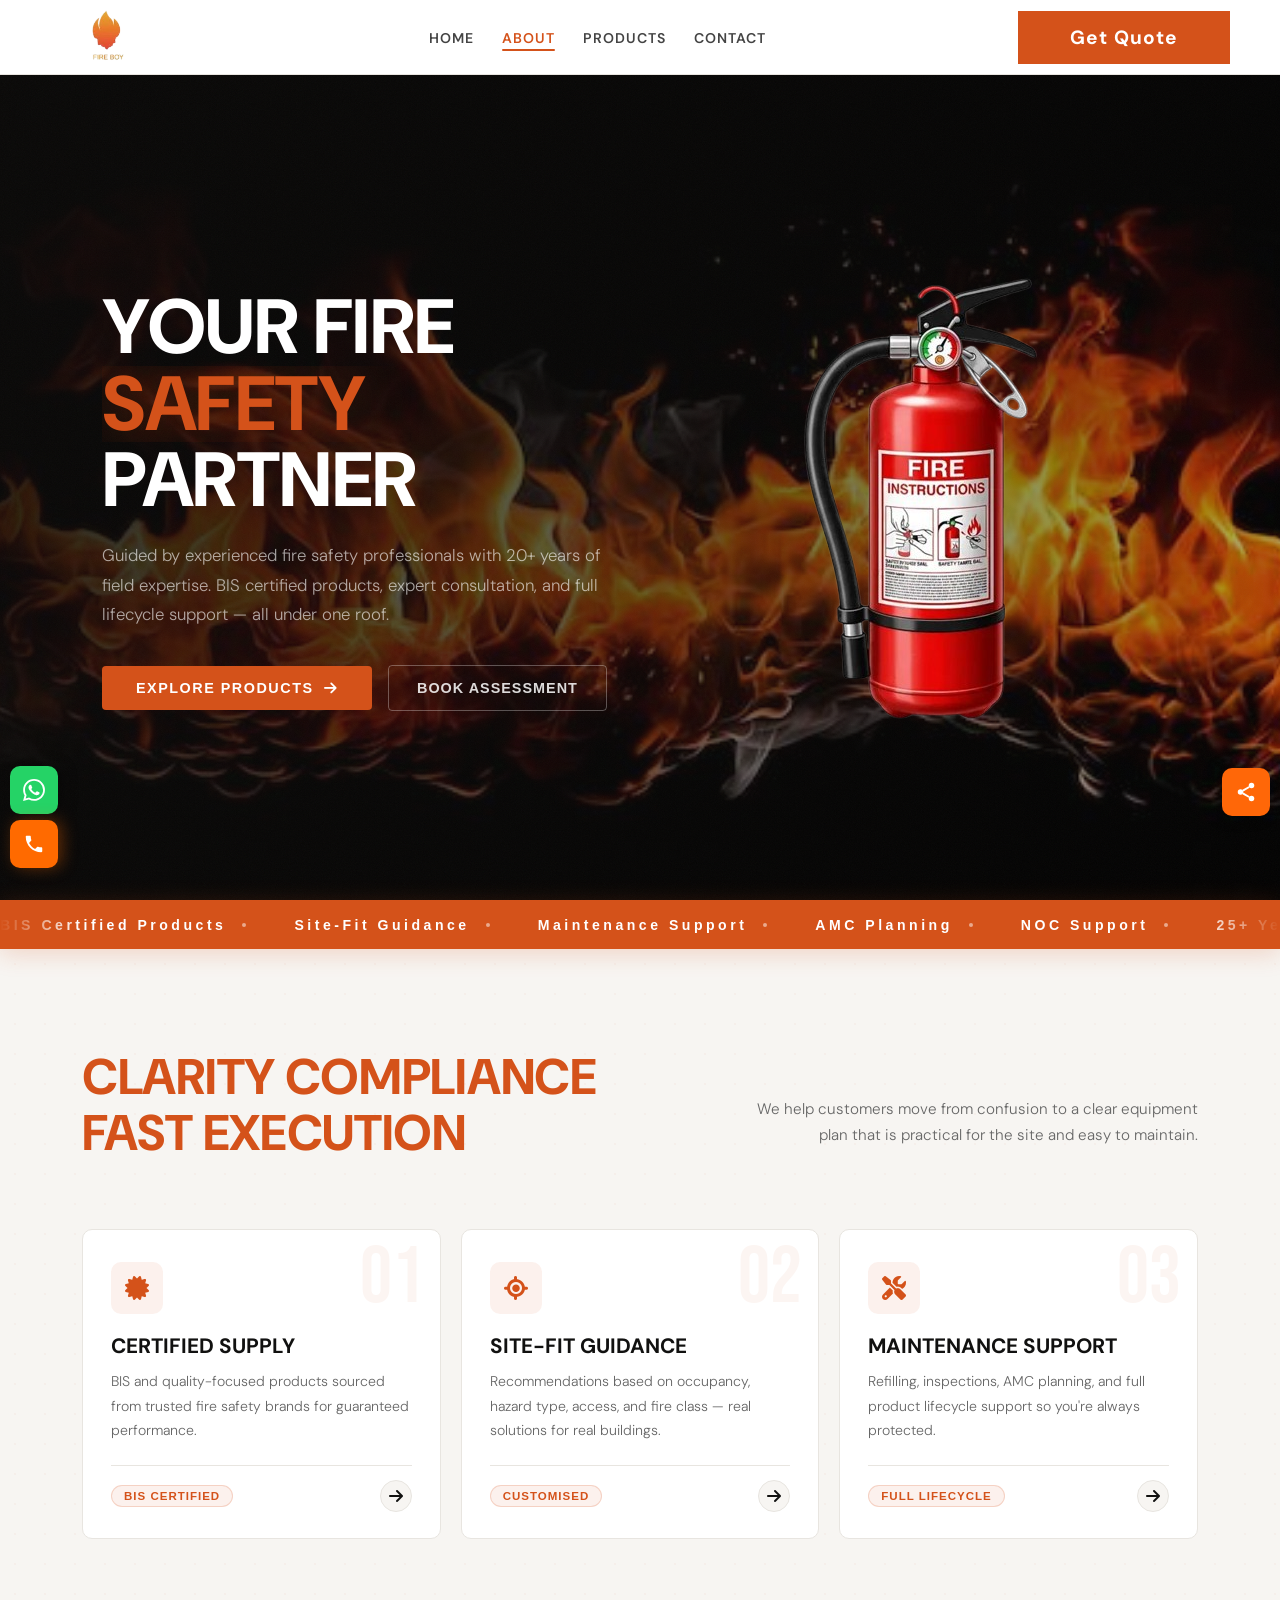
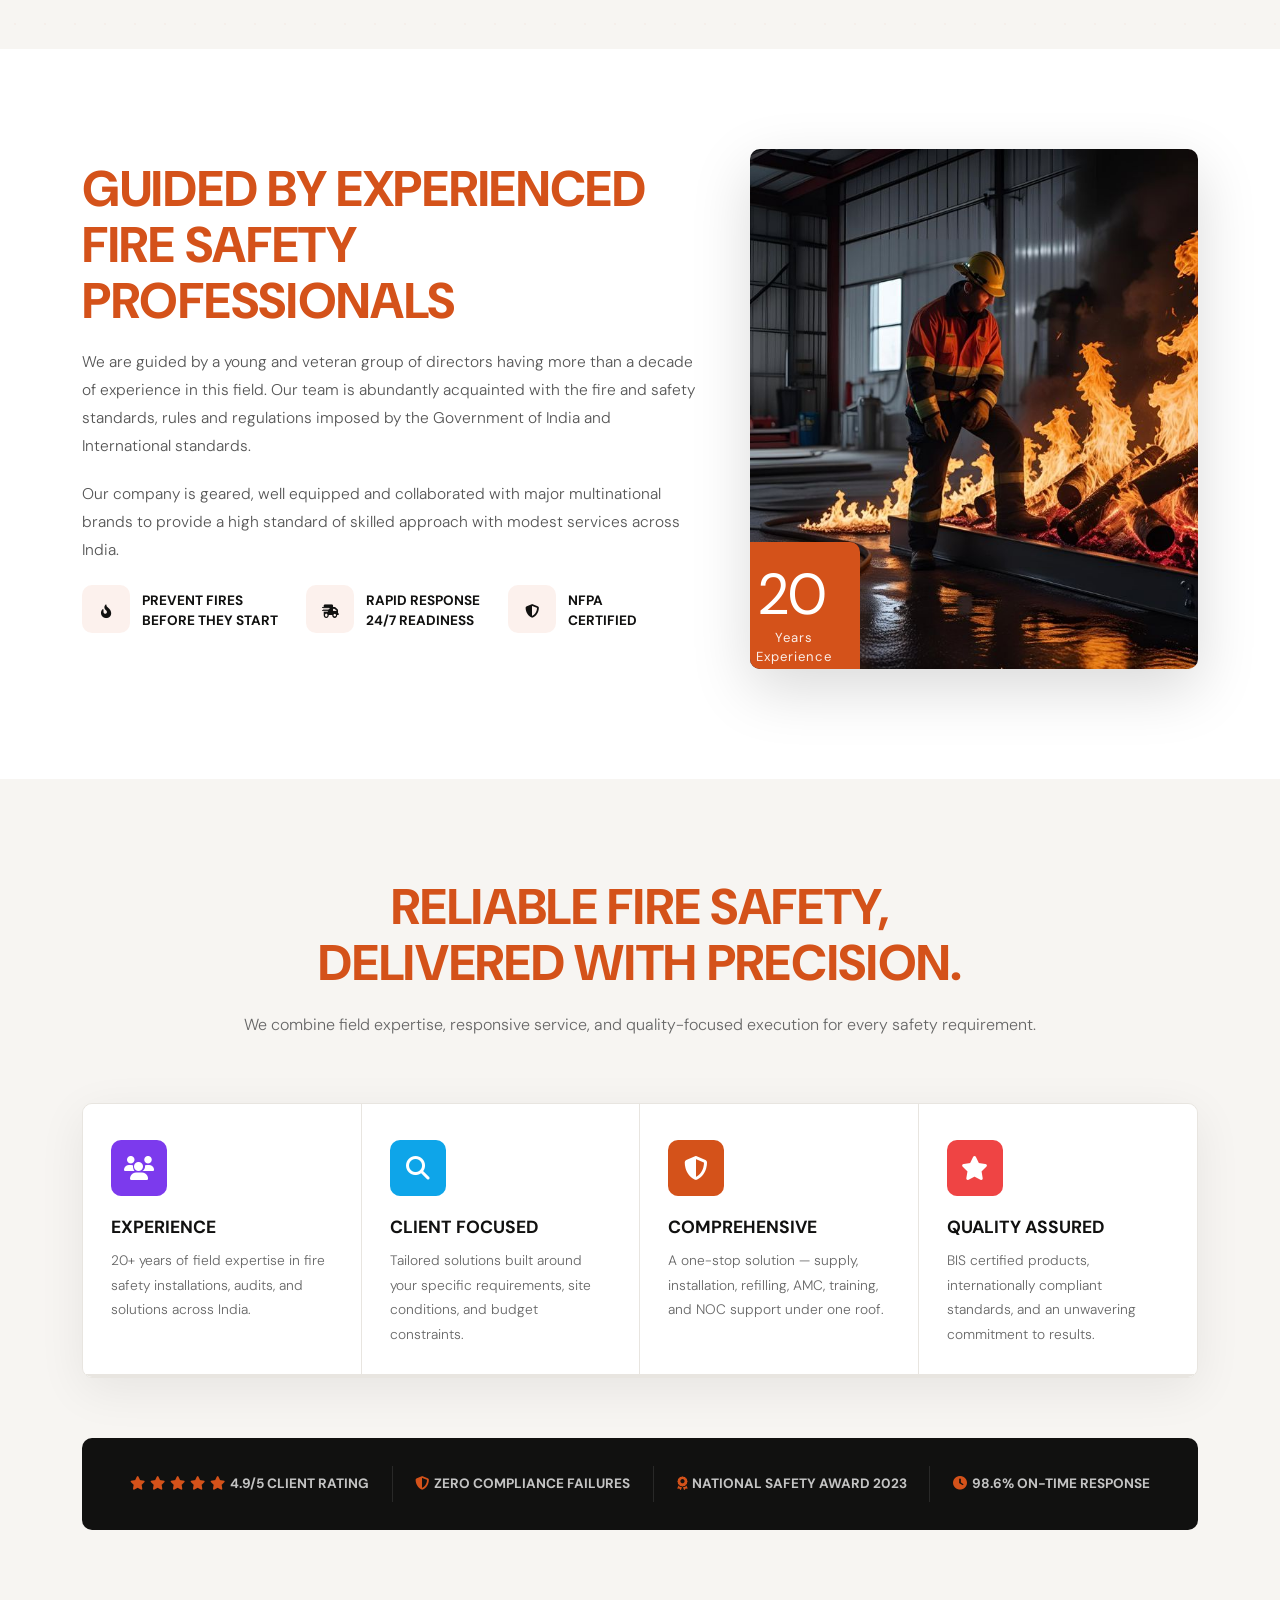
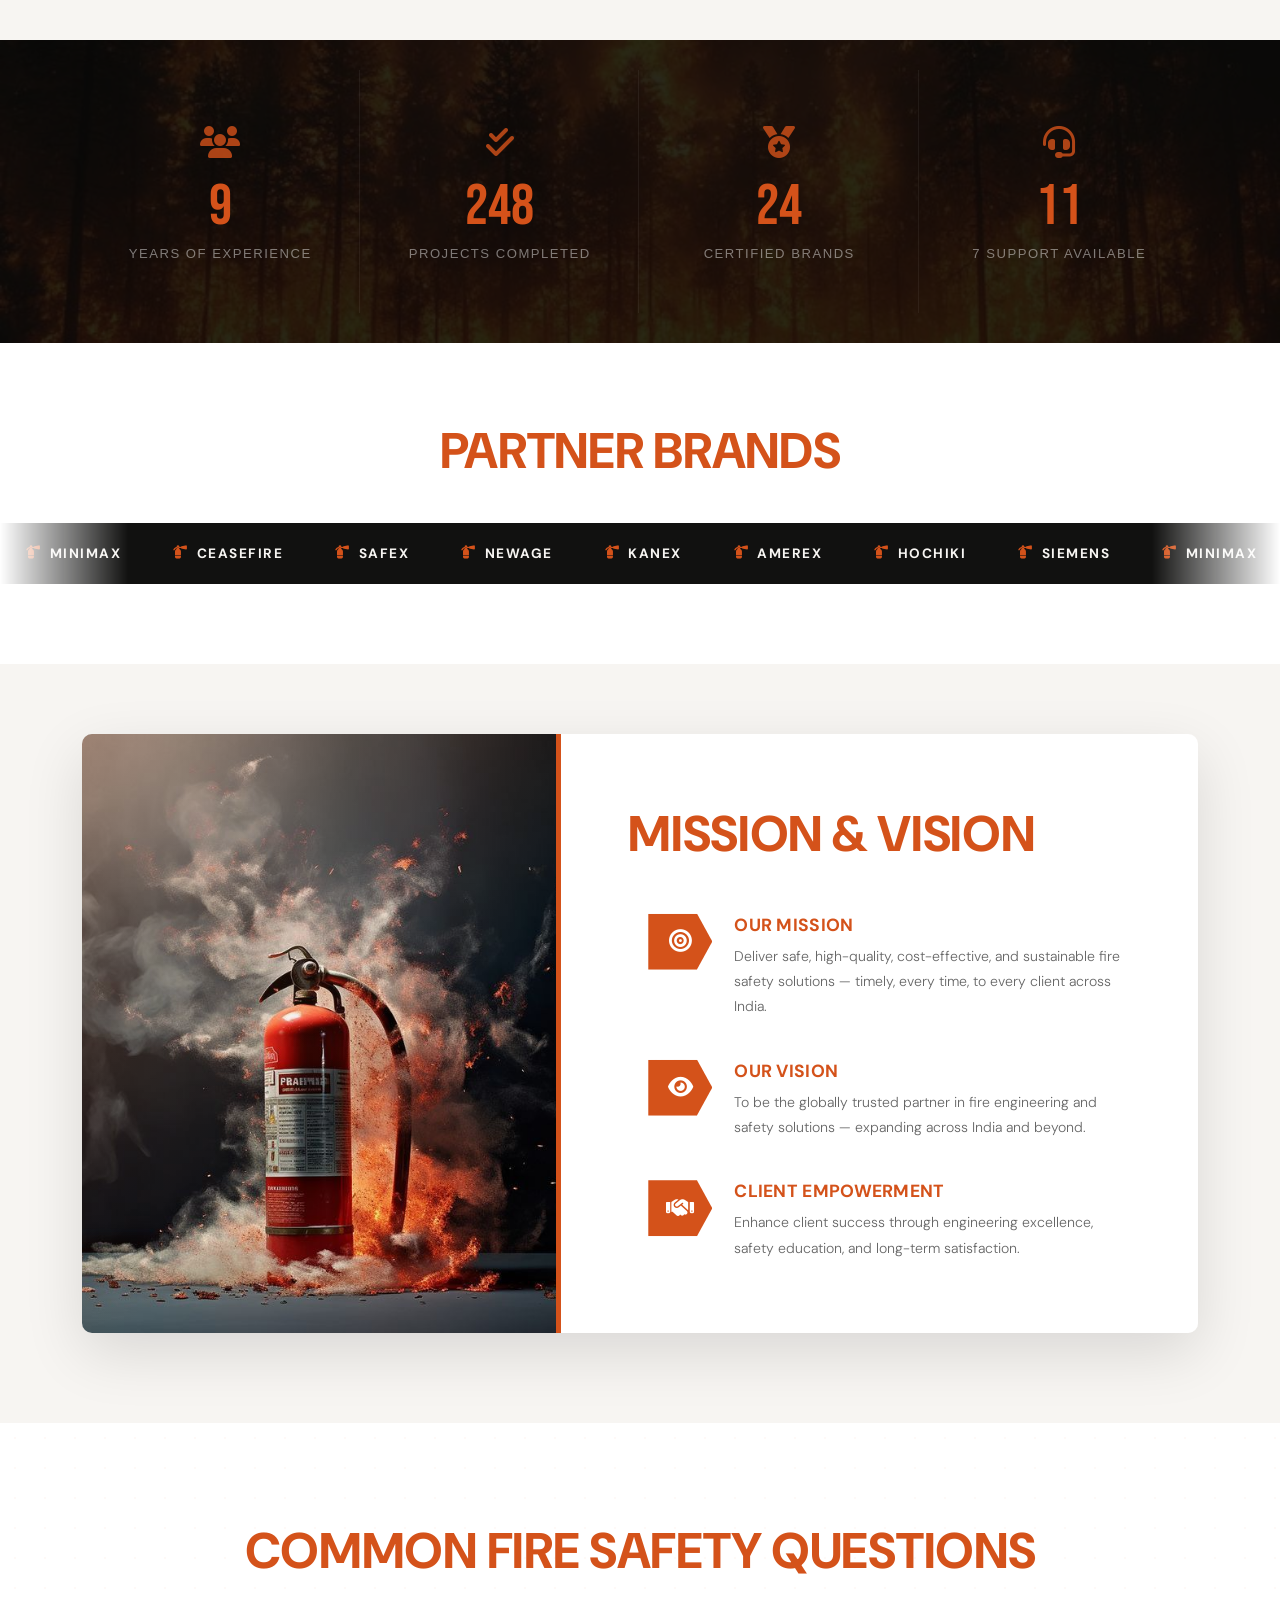
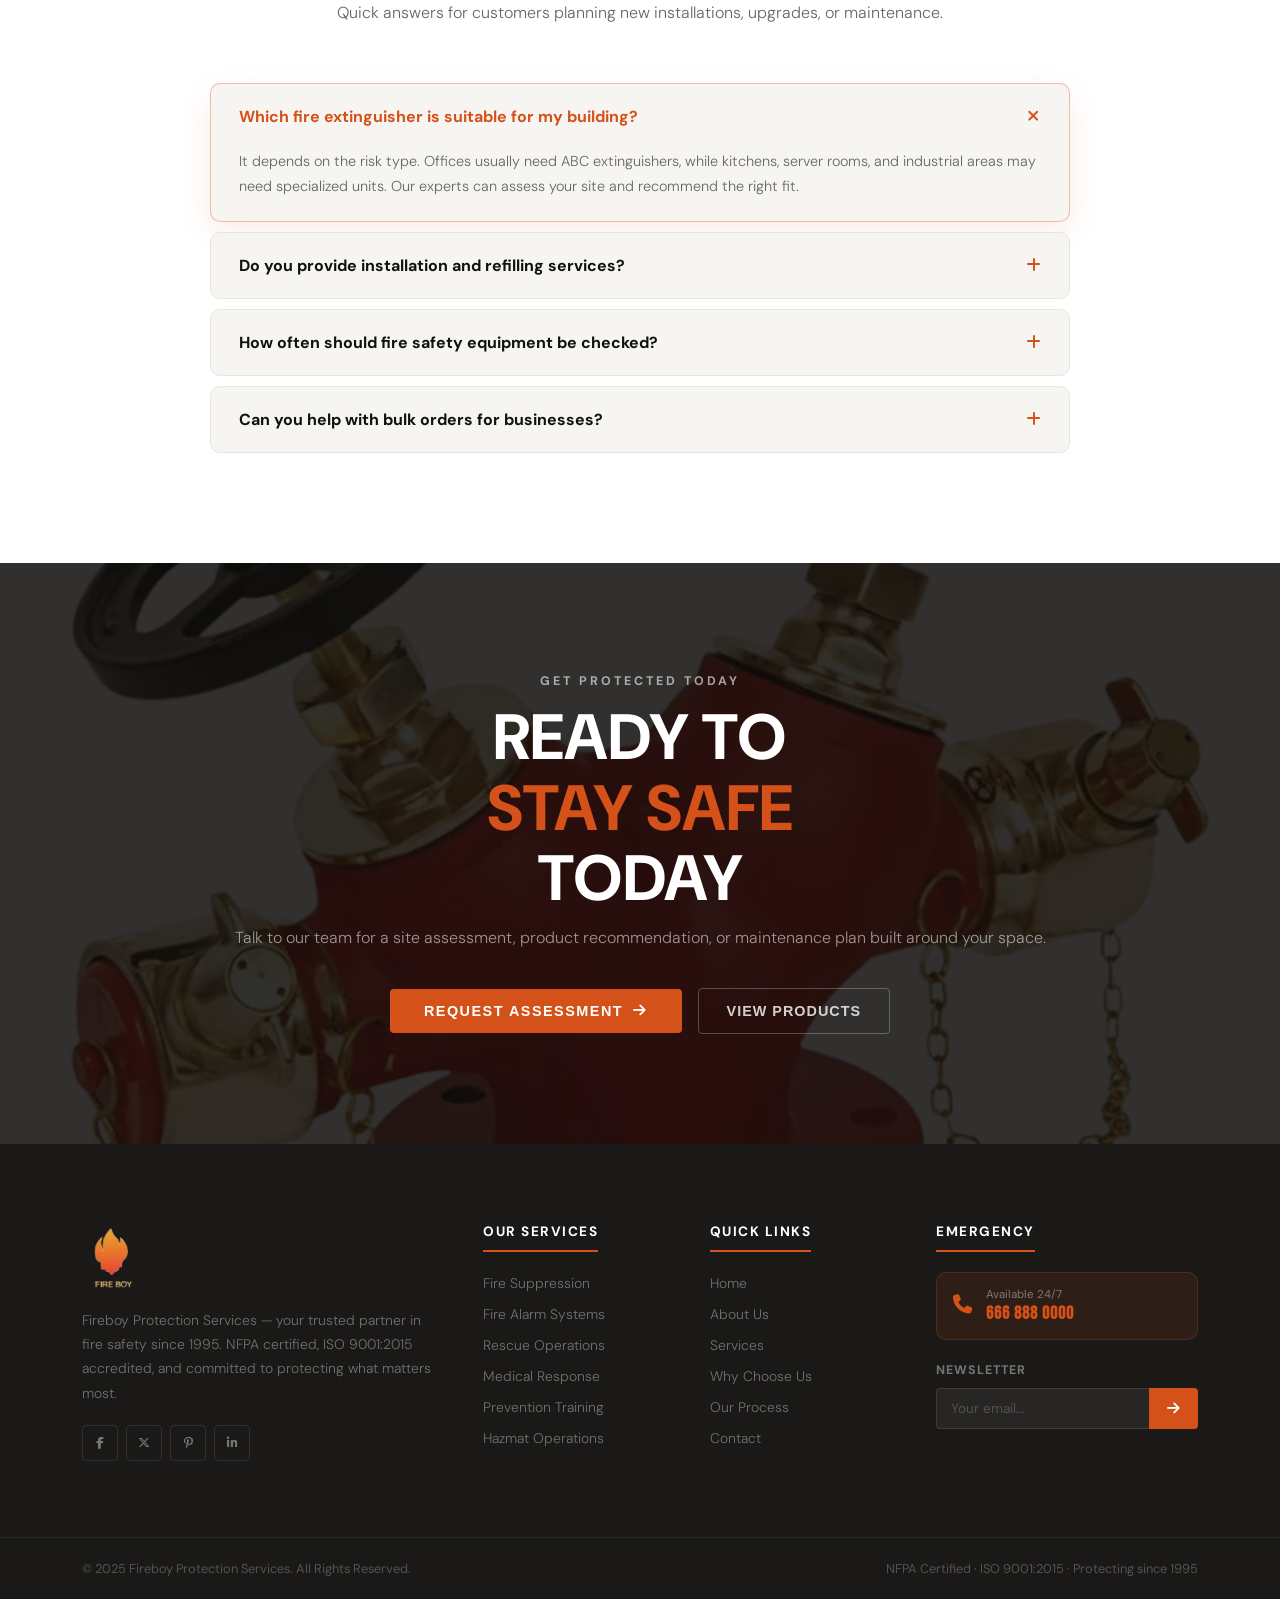
==== commit 333c2872: "update" ====
--- a/about.html
+++ b/about.html
@@ -4,517 +4,525 @@
 <head>
   <meta charset="UTF-8" />
   <meta name="viewport" content="width=device-width, initial-scale=1.0" />
-  <title>About Us — Fire Boy Fire Safety</title>
-  <link href="https://fonts.googleapis.com/css2?family=Inter:wght@400;500;600;700;800;900&family=Sora:wght@500;600;700;800&display=swap"
-  rel="stylesheet" />
+  <title>About Us — Fireboy Protection Services</title>
+  <link rel="preconnect" href="https://fonts.googleapis.com">
+  <link href="https://fonts.googleapis.com/css2?family=Barlow+Condensed:wght@400;600;700;800;900&family=DM+Sans:wght@300;400;500;600&family=Bebas+Neue&display=swap" rel="stylesheet">
+  <link rel="stylesheet" href="https://cdnjs.cloudflare.com/ajax/libs/font-awesome/6.5.0/css/all.min.css" />
   <link rel="stylesheet" href="./about.css">
   <link rel="stylesheet" href="./quote.css">
-  <link rel="stylesheet" href="./premium-theme.css">
- 
 </head>
 
-<body class="page-about">
-
-  <!-- PAGE LOADER -->
+<body>
+
+  <!-- ======= PAGE LOADER ======= -->
   <div class="page-loader" id="loader">
-    <div class="loader-logo"><img src="./img/fire-logo.png" alt="" style="height:60px;" /></div>
+    <div class="loader-inner">
+      <img src="./img/fire-logo.png" alt="Fireboy" class="loader-logo-img" />
+      <div class="loader-bar"><div class="loader-fill"></div></div>
+    </div>
   </div>
 
-  <!-- CURSOR -->
-  <div class="cursor" id="cursor"></div>
-  <div class="cursor-trail" id="cursorTrail"></div>
-
-  <!-- MOBILE MENU -->
-  <div class="mobile-menu" id="mobileMenu">
-    <button class="mobile-close" onclick="closeMobileMenu()">✕</button>
-    <a href="./index.html" onclick="closeMobileMenu()">Home</a>
-    <a href="./about.html" onclick="closeMobileMenu()">About</a>
-    <a href="./products.html" onclick="closeMobileMenu()">Products</a>
-    <a href="./contact.html" onclick="closeMobileMenu()">Contact</a>
+  <!-- ======= NAVBAR ======= -->
+  <nav id="navbar">
+    <div class="nav-main">
+      <div class="nav-inner">
+        <a href="./index.html" class="logo">
+          <img src="./img/fire-logo.png" alt="Fireboy Logo">
+        </a>
+        <ul class="nav-links" id="navLinks">
+          <li><a href="./index.html">Home</a></li>
+          <li><a href="./about.html" class="active">About</a></li>
+          <li><a href="./products.html">Products</a></li>    
+          <li><a href="./contact.html">Contact</a></li>
+        </ul>
+        <a href="tel:6668880000" class="nav-cta">
+          <span class="cta-body"><strong>Get Quote</strong></span>
+        </a>
+        <button class="hamburger" id="hamburger" aria-label="Menu">
+          <span></span><span></span><span></span>
+        </button>
+      </div>
+    </div>
+  </nav>
+
+  <!-- ======= HERO ======= -->
+  <section class="about-hero" id="home">
+    <div class="about-hero-bg">
+      <img src="./img/bg/bg-1.jpg" alt="About Fireboy" />
+      <div class="about-hero-overlay"></div>
+      <div class="about-hero-grain"></div>
+    </div>
+
+    <!-- Animated fire embers -->
+    <div class="embers" aria-hidden="true">
+      <div class="ember"></div><div class="ember"></div><div class="ember"></div>
+      <div class="ember"></div><div class="ember"></div><div class="ember"></div>
+      <div class="ember"></div><div class="ember"></div>
+    </div>
+
+    <div class="about-hero-body">
+      <div class="about-hero-left">
+       
+        <h1 class="about-hero-h1">
+          <span class="line ah-l1">YOUR FIRE</span>
+          <span class="line ah-l2"><span class="accent-orange">SAFETY</span></span>
+          <span class="line ah-l3">PARTNER</span>
+        </h1>
+        <p class="about-hero-p">Guided by experienced fire safety professionals with 20+ years of field expertise. BIS certified products, expert consultation, and full lifecycle support — all under one roof.</p>
+        <div class="about-hero-actions">
+          <a href="./products.html" class="btn-fire">Explore Products <i class="fa-solid fa-arrow-right"></i></a>
+          <a href="./contact.html" class="btn-ghost">Book Assessment</a>
+        </div>
+      </div>
+
+      <div class="about-hero-right">
+        <img src="./image-removebg-preview (1).png" alt="">
+        
+      </div>
+    </div>
+
+
+  </section>
+
+  <!-- ======= TICKER ======= -->
+  <div class="ticker-wrap">
+    <div class="ticker-track">
+      <div class="ticker-item">BIS Certified Products <span class="tdot"></span></div>
+      <div class="ticker-item">Site-Fit Guidance <span class="tdot"></span></div>
+      <div class="ticker-item">Maintenance Support <span class="tdot"></span></div>
+      <div class="ticker-item">AMC Planning <span class="tdot"></span></div>
+      <div class="ticker-item">NOC Support <span class="tdot"></span></div>
+      <div class="ticker-item">25+ Years Experience <span class="tdot"></span></div>
+      <div class="ticker-item">NFPA Certified <span class="tdot"></span></div>
+      <div class="ticker-item">ISO 9001:2015 <span class="tdot"></span></div>
+      <!-- duplicate for loop -->
+      <div class="ticker-item">BIS Certified Products <span class="tdot"></span></div>
+      <div class="ticker-item">Site-Fit Guidance <span class="tdot"></span></div>
+      <div class="ticker-item">Maintenance Support <span class="tdot"></span></div>
+      <div class="ticker-item">AMC Planning <span class="tdot"></span></div>
+      <div class="ticker-item">NOC Support <span class="tdot"></span></div>
+      <div class="ticker-item">25+ Years Experience <span class="tdot"></span></div>
+      <div class="ticker-item">NFPA Certified <span class="tdot"></span></div>
+      <div class="ticker-item">ISO 9001:2015 <span class="tdot"></span></div>
+    </div>
   </div>
 
-  <!-- NAV -->
-  <nav class="navbar" id="navbar">
-    <a href="./index.html" class="logo">
-      <img class="logo-icon" src="./img/fire-logo.png" alt="Fire Boy" />
-    </a>
-    <ul class="nav-links">
-      <li><a href="./index.html">Home</a></li>
-      <li><a href="./about.html" class="active">About</a></li>
-      <li><a href="./products.html">Products</a></li>
-      <li><a href="./contact.html">Contact</a></li>
-    </ul>
-    <a href="#quote" class="nav-cta">Get Quote</a>
-    <button class="nav-hamburger" id="hamburger" onclick="openMobileMenu()">
-      <span></span><span></span><span></span>
-    </button>
-  </nav>
-
-  <!-- HERO -->
-  <section class="hero" id="home">
-    <div class="hero-bg-img"></div>
-    <div class="hero-overlay"></div>
-    <div class="hero-grid"></div>
-
-    <div class="hero-content reveal">
-      
-      <h2 class="hero-title">
-        YOUR FIRE<br />
-        <span class="accent">SAFETY</span><br />
-        <span class="outline">PARTNER.</span>
-      </h2>
-      <p class="hero-sub">
-        Guided by experienced fire safety professionals with 20+ years of field expertise.
-        BIS certified products, expert consultation, and full lifecycle support — all under one roof.
-      </p>
-      <div class="hero-actions">
-        <a href="./products.html" class="btn-primary">
-          Explore Products
-          <!-- <svg width="16" height="16" viewBox="0 0 24 24" fill="none" stroke="white" stroke-width="2.5"
-            stroke-linecap="round">
-            <path d="M5 12h14M12 5l7 7-7 7" />
-          </svg> -->
-        </a>
-        <a href="./contact.html" class="btn-ghost">Book Assessment</a>
-      </div>
-    </div>
-
-    <!-- <div class="hero-stats">
-      <div class="stat">
-        <span class="stat-num"><span class="fire-num">20</span>+</span>
-        <span class="stat-label">Years Experience</span>
-      </div>
-      <div class="stat">
-        <span class="stat-num"><span class="fire-num">500</span>+</span>
-        <span class="stat-label">Projects Done</span>
-      </div>
-      <div class="stat">
-        <span class="stat-num"><span class="fire-num">24</span>/7</span>
-        <span class="stat-label">Support Available</span>
-      </div>
-    </div> -->
-  </section>
-
-  <!-- TICKER -->
-  <div class="ticker">
-    <div class="ticker-inner">
-      <div class="ticker-item">BIS Certified Products<div class="ticker-dot"></div>
-      </div>
-      <div class="ticker-item">Site-Fit Guidance<div class="ticker-dot"></div>
-      </div>
-      <div class="ticker-item">Maintenance Support<div class="ticker-dot"></div>
-      </div>
-      <div class="ticker-item">AMC Planning<div class="ticker-dot"></div>
-      </div>
-      <div class="ticker-item">NOC Support<div class="ticker-dot"></div>
-      </div>
-      <div class="ticker-item">25+ Years Experience<div class="ticker-dot"></div>
-      </div>
-      <div class="ticker-item">BIS Certified Products<div class="ticker-dot"></div>
-      </div>
-      <div class="ticker-item">Site-Fit Guidance<div class="ticker-dot"></div>
-      </div>
-      <div class="ticker-item">Maintenance Support<div class="ticker-dot"></div>
-      </div>
-      <div class="ticker-item">AMC Planning<div class="ticker-dot"></div>
-      </div>
-      <div class="ticker-item">NOC Support<div class="ticker-dot"></div>
-      </div>
-      <div class="ticker-item">25+ Years Experience<div class="ticker-dot"></div>
-      </div>
-    </div>
-  </div>
-
-  <!-- APPROACH SECTION -->
+  <!-- ======= APPROACH / CORE PILLARS ======= -->
   <section class="approach-section">
-    <div class="approach-header reveal">
-      <div>
-       
-        <h2 class="section-title">CLARITY <span>COMPLIANCE</span><br>FAST EXECUTION</h2>
-      </div>
-      <p class="section-sub">
-        We help customers move from confusion to a clear equipment plan that is practical for the site and easy to maintain.
-      </p>
-    </div>
-    <div class="approach-grid">
-      <div class="approach-card reveal">
-        <div class="approach-card-inner">
-          <div class="approach-num">01</div>
-          <div class="approach-icon">
-            <svg viewBox="0 0 24 24">
-              <path
-                d="M12 2a10 10 0 1 0 0 20A10 10 0 0 0 12 2Zm3.9 8.4-4.8 4.8-2.7-2.7 1.4-1.4 1.3 1.3 3.4-3.4 1.4 1.4Z" />
-            </svg>
-          </div>
+    <div class="container">
+      <div class="approach-header fade-up">
+        <div>
+          <h2 class="section-h2">CLARITY <span class="cat-title-accent">COMPLIANCE</span><br>FAST EXECUTION</h2>
+        </div>
+        <p class="section-sub">
+          We help customers move from confusion to a clear equipment plan that is practical for the site and easy to maintain.
+        </p>
+      </div>
+
+      <div class="approach-grid">
+        <div class="approach-card fade-up" style="--d:0ms">
+          <div class="ap-num">01</div>
+          <div class="ap-icon"><i class="fa-solid fa-certificate"></i></div>
           <h3>Certified Supply</h3>
           <p>BIS and quality-focused products sourced from trusted fire safety brands for guaranteed performance.</p>
-        </div>
-      </div>
-      <div class="approach-card reveal reveal-delay-1">
-        <div class="approach-card-inner">
-          <div class="approach-num">02</div>
-          <div class="approach-icon">
-            <svg viewBox="0 0 24 24">
-              <path
-                d="M12 2 4 5v6c0 5 3.4 9.7 8 11 4.6-1.3 8-6 8-11V5l-8-3Zm0 3.2 5 1.9V11c0 3.4-2.1 6.7-5 7.8-2.9-1.1-5-4.4-5-7.8V7.1l5-1.9Z" />
-            </svg>
-          </div>
+          <div class="ap-bottom"><div class="ap-tag">BIS Certified</div><a href="./contact.html" class="ap-arrow"><i class="fa-solid fa-arrow-right"></i></a></div>
+        </div>
+        <div class="approach-card fade-up" style="--d:120ms">
+          <div class="ap-num">02</div>
+          <div class="ap-icon"><i class="fa-solid fa-location-crosshairs"></i></div>
           <h3>Site-Fit Guidance</h3>
-          <p>Recommendations based on occupancy, hazard type, access, and fire class — real solutions for real
-            buildings.</p>
-        </div>
-      </div>
-      <div class="approach-card reveal reveal-delay-2">
-        <div class="approach-card-inner">
-          <div class="approach-num">03</div>
-          <div class="approach-icon">
-            <svg viewBox="0 0 24 24">
-              <path d="M12 1 3 5v6c0 5.6 3.8 10.7 9 12 5.2-1.3 9-6.4 9-12V5l-9-4Zm4 11h-3v3h-2v-3H8v-2h3V7h2v3h3v2Z" />
-            </svg>
-          </div>
+          <p>Recommendations based on occupancy, hazard type, access, and fire class — real solutions for real buildings.</p>
+          <div class="ap-bottom"><div class="ap-tag">Customised</div><a href="./contact.html" class="ap-arrow"><i class="fa-solid fa-arrow-right"></i></a></div>
+        </div>
+        <div class="approach-card fade-up" style="--d:240ms">
+          <div class="ap-num">03</div>
+          <div class="ap-icon"><i class="fa-solid fa-screwdriver-wrench"></i></div>
           <h3>Maintenance Support</h3>
           <p>Refilling, inspections, AMC planning, and full product lifecycle support so you're always protected.</p>
-        </div>
-      </div>
-    </div>
-  </section>
-
-  <!-- ABOUT COMPANY -->
-  <section class="about-section">
-    <div class="about-panel reveal">
-      <div class="about-img">
-        <img src="./img/installation.jpg" alt="Fire safety professionals at work" />
-       
-      </div>
-      <div class="about-content">
-       
-        <h2>Guided By Experienced Fire Safety Professionals</h2>
-        <p>We are guided by a young and veteran group of directors having more than a decade of experience in this
-          field. Our team is abundantly acquainted with the fire and safety standards, rules and regulations imposed by
-          the Government of India and International standards.</p>
-        <p>Our company is geared, well equipped and collaborated with major multinational brands to provide a high
-          standard of skilled approach with modest services across India.</p>
-      </div>
-    </div>
-  </section>
-
-  <!-- WHY CHOOSE US -->
-  <section class="why-section">
-    <div style="text-align:center;margin-bottom:0;" class="reveal">
-      <!-- <div class="section-tag" style="justify-content:center;">Why Choose Us</div> -->
-      <h2 class="featured-title" style="text-align:center;">RELIABLE <span>FIRE SAFETY,</span><br>DELIVERED WITH
-        PRECISION.</h2>
-      <p
-        style="font-family:var(--font-text);font-size:18px;color:var(--mist);line-height:1.75;margin:0 auto;max-width:520px;">
-        We combine field expertise, responsive service, and quality-focused execution for every safety requirement.
-      </p>
-    </div>
-    <div class="why-grid-cards reveal">
-      <div class="why-card">
-        <div class="why-icon-box purple">
-          <svg viewBox="0 0 24 24">
-            <path
-              d="M12 4a3 3 0 1 1 0 6 3 3 0 0 1 0-6Zm-6 8a2.5 2.5 0 1 1 0 5 2.5 2.5 0 0 1 0-5Zm12 0a2.5 2.5 0 1 1 0 5 2.5 2.5 0 0 1 0-5Zm-6 0c2.4 0 4.5 1.1 5.7 2.8-.7.5-1.2 1.2-1.5 2H7.8c-.3-.8-.8-1.5-1.5-2C7.5 13.1 9.6 12 12 12Z" />
-          </svg>
-        </div>
-        <h3>Experience</h3>
-        <p>20+ years of field expertise in fire safety installations, audits, and solutions across India.</p>
-      </div>
-      <div class="why-card">
-        <div class="why-icon-box blue">
-          <svg viewBox="0 0 24 24">
-            <path d="M12 3a8 8 0 0 1 7.5 10.8l2.2 2.2-1.7 1.7-2-2A8 8 0 1 1 12 3Zm0 3a5 5 0 1 0 0 10 5 5 0 0 0 0-10Z" />
-          </svg>
-        </div>
-        <h3>Client Focused</h3>
-        <p>Tailored solutions built around your specific requirements, site conditions, and budget constraints.</p>
-      </div>
-      <div class="why-card">
-        <div class="why-icon-box orange">
-          <svg viewBox="0 0 24 24">
-            <path
-              d="M12 2 4 5v6c0 5 3.4 9.7 8 11 4.6-1.3 8-6 8-11V5l-8-3Zm0 3.2 5 1.9V11c0 3.4-2.1 6.7-5 7.8-2.9-1.1-5-4.4-5-7.8V7.1l5-1.9Zm-1 8.6 5-5 1.4 1.4L11 16.6 7.6 13.2 9 11.8l2 2Z" />
-          </svg>
-        </div>
-        <h3>Comprehensive</h3>
-        <p>A one-stop solution — supply, installation, refilling, AMC, training, and NOC support under one roof.</p>
-      </div>
-      <div class="why-card" style="border-right:none;">
-        <div class="why-icon-box red">
-          <svg viewBox="0 0 24 24">
-            <path
-              d="M12 2 9.8 4.1 6.9 3.4 6 6.3 3.1 7.2l.7 2.9L1.7 12l2.1 1.9-.7 2.9 2.9.9.9 2.9 2.9-.7L12 22l2.2-2.1 2.9.7.9-2.9 2.9-.9-.7-2.9 2.1-1.9-2.1-1.9.7-2.9-2.9-.9-.9-2.9-2.9.7L12 2Zm3.9 8.4-4.8 4.8-2.7-2.7 1.4-1.4 1.3 1.3 3.4-3.4 1.4 1.4Z" />
-          </svg>
-        </div>
-        <h3>Quality Assured</h3>
-        <p>BIS certified products, internationally compliant standards, and an unwavering commitment to results.</p>
-      </div>
-    </div>
-    <div class="stat-bar reveal">
-      <div class="stat-cell">
-        <div class="stat-n">20+</div>
-        <div class="stat-l">Years of Experience</div>
-      </div>
-      <div class="stat-cell">
-        <div class="stat-n">500+</div>
-        <div class="stat-l">Projects Completed</div>
-      </div>
-      <div class="stat-cell">
-        <div class="stat-n">50+</div>
-        <div class="stat-l">Certified Brands</div>
-      </div>
-      <div class="stat-cell">
-        <div class="stat-n">24/7</div>
-        <div class="stat-l">Support Available</div>
-      </div>
-    </div>
-  </section>
-
-  <!-- BRANDS -->
-  <div class="brands">
-    <div class="brands-scroll">
-      <div class="brand-item">MINIMAX</div>
-      <div class="brand-item">CEASEFIRE</div>
-      <div class="brand-item">SAFEX</div>
-      <div class="brand-item">NEWAGE</div>
-      <div class="brand-item">KANEX</div>
-      <div class="brand-item">AMEREX</div>
-      <div class="brand-item">HOCHIKI</div>
-      <div class="brand-item">SIEMENS</div>
-      <div class="brand-item">MINIMAX</div>
-      <div class="brand-item">CEASEFIRE</div>
-      <div class="brand-item">SAFEX</div>
-      <div class="brand-item">NEWAGE</div>
-      <div class="brand-item">KANEX</div>
-      <div class="brand-item">AMEREX</div>
-      <div class="brand-item">HOCHIKI</div>
-      <div class="brand-item">SIEMENS</div>
-    </div>
-  </div>
-
-  <!-- MISSION VISION -->
+          <div class="ap-bottom"><div class="ap-tag">Full Lifecycle</div><a href="./contact.html" class="ap-arrow"><i class="fa-solid fa-arrow-right"></i></a></div>
+        </div>
+      </div>
+    </div>
+  </section>
+
+  <!-- ======= ABOUT COMPANY ======= -->
+  <section class="about-company">
+    <div class="container">
+      <div class="about-panel fade-up">
+        
+        <div class="about-panel-content">
+          
+          <h2 class="section-h2">Guided By Experienced Fire Safety <span class="cat-title-accent">Professionals</span></h2>
+          <p class="body-txt">We are guided by a young and veteran group of directors having more than a decade of experience in this field. Our team is abundantly acquainted with the fire and safety standards, rules and regulations imposed by the Government of India and International standards.</p>
+          <p class="body-txt">Our company is geared, well equipped and collaborated with major multinational brands to provide a high standard of skilled approach with modest services across India.</p>
+          <div class="about-panel-feats">
+            <div class="apf-item">
+              <span class="apf-ic"><i class="fa-solid fa-fire-flame-curved"></i></span>
+              <span>Prevent fires<br>before they start</span>
+            </div>
+            <div class="apf-item">
+              <span class="apf-ic"><i class="fa-solid fa-truck-fast"></i></span>
+              <span>Rapid response<br>24/7 readiness</span>
+            </div>
+            <div class="apf-item">
+              <span class="apf-ic"><i class="fa-solid fa-shield-halved"></i></span>
+              <span>NFPA<br>Certified</span>
+            </div>
+          </div>
+          <!-- <div class="emg-inline">
+            <span class="emg-ic"><i class="fa-solid fa-phone-volume"></i></span>
+           <div>
+              <small>Emergency Hotline — Available 24/7</small>
+              <a href="tel:6668880000"><strong>666 888 0000</strong></a>
+            </div>
+          </div> -->
+        </div>
+        <div class="about-panel-img">
+          <img src="./img/consulting.jpg" alt="Fireboy professionals" />
+          <div class="about-panel-badge">
+            <span class="apb-num">20</span>
+            <span class="apb-lbl">Years<br>Experience</span>
+          </div>
+        </div>
+      </div>
+    </div>
+  </section>
+
+  <!-- ======= WHY CHOOSE US ======= -->
+  <section class="why-us-about">
+    <div class="container">
+      <div class="why-head fade-up">
+        <h2 class="section-h2 center">RELIABLE <span class="cat-title-accent">FIRE SAFETY,</span><br>DELIVERED WITH PRECISION.</h2>
+        <p class="why-sub">We combine field expertise, responsive service, and quality-focused execution for every safety requirement.</p>
+      </div>
+
+      <div class="why-grid fade-up">
+        <div class="why-card">
+          <div class="why-icon-wrap purple"><i class="fa-solid fa-users"></i></div>
+          <h3>Experience</h3>
+          <p>20+ years of field expertise in fire safety installations, audits, and solutions across India.</p>
+          <div class="why-accent-bar"></div>
+        </div>
+        <div class="why-card">
+          <div class="why-icon-wrap blue"><i class="fa-solid fa-magnifying-glass"></i></div>
+          <h3>Client Focused</h3>
+          <p>Tailored solutions built around your specific requirements, site conditions, and budget constraints.</p>
+          <div class="why-accent-bar"></div>
+        </div>
+        <div class="why-card">
+          <div class="why-icon-wrap orange"><i class="fa-solid fa-shield-halved"></i></div>
+          <h3>Comprehensive</h3>
+          <p>A one-stop solution — supply, installation, refilling, AMC, training, and NOC support under one roof.</p>
+          <div class="why-accent-bar"></div>
+        </div>
+        <div class="why-card">
+          <div class="why-icon-wrap red"><i class="fa-solid fa-star"></i></div>
+          <h3>Quality Assured</h3>
+          <p>BIS certified products, internationally compliant standards, and an unwavering commitment to results.</p>
+          <div class="why-accent-bar"></div>
+        </div>
+      </div>
+
+      <!-- Trust bar from home -->
+      <div class="trust-bar fade-up">
+        <div class="trust-item">
+          <i class="fa-solid fa-star"></i><i class="fa-solid fa-star"></i><i class="fa-solid fa-star"></i><i class="fa-solid fa-star"></i><i class="fa-solid fa-star"></i>
+          <span>4.9/5 Client Rating</span>
+        </div>
+        <div class="trust-div"></div>
+        <div class="trust-item"><i class="fa-solid fa-shield-halved"></i><span>Zero Compliance Failures</span></div>
+        <div class="trust-div"></div>
+        <div class="trust-item"><i class="fa-solid fa-award"></i><span>National Safety Award 2023</span></div>
+        <div class="trust-div"></div>
+        <div class="trust-item"><i class="fa-solid fa-clock"></i><span>98.6% On-Time Response</span></div>
+      </div>
+    </div>
+  </section>
+
+  <!-- ======= STATS SECTION ======= -->
+  <section class="stats-about">
+    <div class="stats-bg-img">
+      <img src="./img/bg/Burning Forest Wallpaper, Wildfire Background, Nature Fire 4k Wallpaper (1).jpg" alt="fire bg" />
+      <div class="stats-overlay"></div>
+    </div>
+    <div class="container">
+      <div class="stats-grid">
+        <div class="stat-item fade-up" style="--d:0ms">
+          <div class="stat-icon"><i class="fa-solid fa-users"></i></div>
+          <div class="stat-num" data-target="20">0</div>
+          <div class="stat-lbl">Years of Experience</div>
+        </div>
+        <div class="stat-item fade-up" style="--d:150ms">
+          <div class="stat-icon"><i class="fa-solid fa-check-double"></i></div>
+          <div class="stat-num" data-target="500">0</div>
+          <div class="stat-lbl">Projects Completed</div>
+        </div>
+        <div class="stat-item fade-up" style="--d:300ms">
+          <div class="stat-icon"><i class="fa-solid fa-medal"></i></div>
+          <div class="stat-num" data-target="50">0</div>
+          <div class="stat-lbl">Certified Brands</div>
+        </div>
+        <div class="stat-item fade-up" style="--d:450ms">
+          <div class="stat-icon"><i class="fa-solid fa-headset"></i></div>
+          <div class="stat-num" data-target="24">0</div>
+          <div class="stat-lbl">7 Support Available</div>
+        </div>
+      </div>
+    </div>
+  </section>
+
+  <!-- ======= BRANDS TICKER ======= -->
+  <section class="brands-section">
+    <div class="container">
+      <div class="brands-head fade-up">
+        <h2 class="section-h2 center">Partner <span class="cat-title-accent">Brands</span></h2>
+      </div>
+    </div>
+    <div class="brands-ticker">
+      <div class="brands-track">
+        <div class="brand-chip"><i class="fa-solid fa-fire-extinguisher"></i> MINIMAX</div>
+        <div class="brand-chip"><i class="fa-solid fa-fire-extinguisher"></i> CEASEFIRE</div>
+        <div class="brand-chip"><i class="fa-solid fa-fire-extinguisher"></i> SAFEX</div>
+        <div class="brand-chip"><i class="fa-solid fa-fire-extinguisher"></i> NEWAGE</div>
+        <div class="brand-chip"><i class="fa-solid fa-fire-extinguisher"></i> KANEX</div>
+        <div class="brand-chip"><i class="fa-solid fa-fire-extinguisher"></i> AMEREX</div>
+        <div class="brand-chip"><i class="fa-solid fa-fire-extinguisher"></i> HOCHIKI</div>
+        <div class="brand-chip"><i class="fa-solid fa-fire-extinguisher"></i> SIEMENS</div>
+        <div class="brand-chip"><i class="fa-solid fa-fire-extinguisher"></i> MINIMAX</div>
+        <div class="brand-chip"><i class="fa-solid fa-fire-extinguisher"></i> CEASEFIRE</div>
+        <div class="brand-chip"><i class="fa-solid fa-fire-extinguisher"></i> SAFEX</div>
+        <div class="brand-chip"><i class="fa-solid fa-fire-extinguisher"></i> NEWAGE</div>
+        <div class="brand-chip"><i class="fa-solid fa-fire-extinguisher"></i> KANEX</div>
+        <div class="brand-chip"><i class="fa-solid fa-fire-extinguisher"></i> AMEREX</div>
+        <div class="brand-chip"><i class="fa-solid fa-fire-extinguisher"></i> HOCHIKI</div>
+        <div class="brand-chip"><i class="fa-solid fa-fire-extinguisher"></i> SIEMENS</div>
+      </div>
+    </div>
+  </section>
+
+  <!-- ======= MISSION VISION ======= -->
   <section class="mv-section">
-    
-    <div class="mv-panel reveal">
-      <div class="mv-img">
-        <img src="./img/consulting.jpg" alt="Fire safety consultation" />
-      </div>
-      <div class="mv-content">
-        <article class="mv-item">
-          <div class="mv-badge">
-            <svg viewBox="0 0 24 24">
-              <path
-                d="M12 2a10 10 0 1 0 10 10h-2a8 8 0 1 1-8-8V2Zm8.7 2.3-8 8-.9 4.5 4.5-.9 8-8-3.6-3.6ZM12 8a4 4 0 1 0 4 4h-2a2 2 0 1 1-2-2V8Z" />
-            </svg>
+    <div class="container">
+      <div class="mv-panel fade-up">
+        <div class="mv-img-col">
+          <img src="./img/fire2.jpg" alt="Fire safety consultation" />
+          <div class="mv-img-overlay"></div>
+        </div>
+        <div class="mv-content">
+          
+          <h2 class="section-h2">Mission &amp; Vision </h2>
+
+          <article class="mv-item">
+            <div class="mv-badge"><i class="fa-solid fa-bullseye"></i></div>
+            <div>
+              <h3>Our Mission</h3>
+              <p>Deliver safe, high-quality, cost-effective, and sustainable fire safety solutions — timely, every time, to every client across India.</p>
+            </div>
+          </article>
+          <article class="mv-item">
+            <div class="mv-badge"><i class="fa-solid fa-eye"></i></div>
+            <div>
+              <h3>Our Vision</h3>
+              <p>To be the globally trusted partner in fire engineering and safety solutions — expanding across India and beyond.</p>
+            </div>
+          </article>
+          <article class="mv-item">
+            <div class="mv-badge"><i class="fa-solid fa-handshake"></i></div>
+            <div>
+              <h3>Client Empowerment</h3>
+              <p>Enhance client success through engineering excellence, safety education, and long-term satisfaction.</p>
+            </div>
+          </article>
+        </div>
+      </div>
+    </div>
+  </section>
+
+  <!-- ======= FAQ ======= -->
+  <section class="faq-section">
+    <div class="container">
+      <div class="faq-header fade-up">
+        <h2 class="section-h2 center">COMMON FIRE SAFETY <span class="cat-title-accent">QUESTIONS</span></h2>
+        <p class="why-sub">Quick answers for customers planning new installations, upgrades, or maintenance.</p>
+      </div>
+
+      <div class="faq-list">
+        <details class="faq-item fade-up" open>
+          <summary>Which fire extinguisher is suitable for my building?<span class="faq-icon"><i class="fa-solid fa-plus"></i></span></summary>
+          <div class="faq-body"><p>It depends on the risk type. Offices usually need ABC extinguishers, while kitchens, server rooms, and industrial areas may need specialized units. Our experts can assess your site and recommend the right fit.</p></div>
+        </details>
+        <details class="faq-item fade-up" style="--d:100ms">
+          <summary>Do you provide installation and refilling services?<span class="faq-icon"><i class="fa-solid fa-plus"></i></span></summary>
+          <div class="faq-body"><p>Yes. We support product supply, installation guidance, extinguisher refilling, inspection, and annual maintenance contracts across all major cities in India.</p></div>
+        </details>
+        <details class="faq-item fade-up" style="--d:200ms">
+          <summary>How often should fire safety equipment be checked?<span class="faq-icon"><i class="fa-solid fa-plus"></i></span></summary>
+          <div class="faq-body"><p>Basic visual checks should happen regularly, and professional inspection or maintenance should be scheduled at least once a year to comply with BIS standards and local fire authority regulations.</p></div>
+        </details>
+        <details class="faq-item fade-up" style="--d:300ms">
+          <summary>Can you help with bulk orders for businesses?<span class="faq-icon"><i class="fa-solid fa-plus"></i></span></summary>
+          <div class="faq-body"><p>Yes. We can recommend product quantities, organize delivery schedules, and support commercial or industrial fire safety requirements with dedicated account management.</p></div>
+        </details>
+      </div>
+    </div>
+  </section>
+
+  <!-- ======= CTA BAND ======= -->
+  <section class="cta-band">
+    <div class="cta-bg">
+      <img src="./img/Double-Headed-Hydrant-Valve_pro.webp" alt="" />
+      <div class="cta-overlay"></div>
+    </div>
+    <!-- Ember particles -->
+    <div class="cta-embers" aria-hidden="true">
+      <div class="c-ember"></div><div class="c-ember"></div><div class="c-ember"></div>
+      <div class="c-ember"></div><div class="c-ember"></div><div class="c-ember"></div>
+    </div>
+    <div class="cta-body fade-up">
+      <span class="eyebrow-tag center light">Get Protected Today</span>
+      <h2>READY TO<br><em>STAY SAFE</em><br>TODAY</h2>
+      <p>Talk to our team for a site assessment, product recommendation, or maintenance plan built around your space.</p>
+      <div class="cta-actions">
+        <a href="./contact.html" class="btn-fire">Request Assessment <i class="fa-solid fa-arrow-right"></i></a>
+        <a href="./products.html" class="btn-ghost-light">View Products</a>
+      </div>
+    </div>
+  </section>
+
+  <!-- ======= FOOTER ======= -->
+  <footer class="footer">
+    <div class="footer-top">
+      <div class="container footer-grid">
+        <div class="footer-about">
+          <a href="./index.html" class="logo footer-logo">
+            <img src="./img/fire-logo.png" alt="Fireboy Logo">
+          </a>
+          <p>Fireboy Protection Services — your trusted partner in fire safety since 1995. NFPA certified, ISO 9001:2015 accredited, and committed to protecting what matters most.</p>
+          <div class="f-socials">
+            <a href="#" aria-label="Facebook"><i class="fa-brands fa-facebook-f"></i></a>
+            <a href="#" aria-label="Twitter"><i class="fa-brands fa-x-twitter"></i></a>
+            <a href="#" aria-label="Pinterest"><i class="fa-brands fa-pinterest-p"></i></a>
+            <a href="#" aria-label="LinkedIn"><i class="fa-brands fa-linkedin-in"></i></a>
           </div>
-          <div>
-            <h3>Our Mission</h3>
-            <p>Deliver safe, high-quality, cost-effective, and sustainable fire safety solutions — timely, every time,
-              to every client across India.</p>
+        </div>
+        <div class="footer-col">
+          <h5>Our Services</h5>
+          <ul>
+            <li><a href="./index.html#categories">Fire Suppression</a></li>
+            <li><a href="./index.html#categories">Fire Alarm Systems</a></li>
+            <li><a href="./index.html#categories">Rescue Operations</a></li>
+            <li><a href="./index.html#categories">Medical Response</a></li>
+            <li><a href="./index.html#categories">Prevention Training</a></li>
+            <li><a href="./index.html#categories">Hazmat Operations</a></li>
+          </ul>
+        </div>
+        <div class="footer-col">
+          <h5>Quick Links</h5>
+          <ul>
+            <li><a href="./index.html">Home</a></li>
+            <li><a href="./about.html">About Us</a></li>
+            <li><a href="./index.html#categories">Services</a></li>
+            <li><a href="./index.html#why-us">Why Choose Us</a></li>
+            <li><a href="./index.html#process">Our Process</a></li>
+            <li><a href="./contact.html">Contact</a></li>
+          </ul>
+        </div>
+        <div class="footer-col">
+          <h5>Emergency</h5>
+          <div class="f-emg">
+            <span><i class="fa-solid fa-phone"></i></span>
+            <div><small>Available 24/7</small><strong>666 888 0000</strong></div>
           </div>
-        </article>
-        <article class="mv-item">
-          <div class="mv-badge">
-            <svg viewBox="0 0 24 24">
-              <path
-                d="M12 5c5 0 9 5.2 10 7-1 1.8-5 7-10 7S3 13.8 2 12c1-1.8 5-7 10-7Zm0 3a4 4 0 1 0 0 8 4 4 0 0 0 0-8Zm0 2a2 2 0 1 1 0 4 2 2 0 0 1 0-4Z" />
-            </svg>
+          <p class="f-news-lbl">Newsletter</p>
+          <div class="f-news">
+            <input type="email" placeholder="Your email..." />
+            <button aria-label="Subscribe"><i class="fa-solid fa-arrow-right"></i></button>
           </div>
-          <div>
-            <h3>Our Vision</h3>
-            <p>To be the globally trusted partner in fire engineering and safety solutions — expanding across India and
-              beyond.</p>
-          </div>
-        </article>
-        <article class="mv-item">
-          <div class="mv-badge">
-            <svg viewBox="0 0 24 24">
-              <path
-                d="M12 2a5 5 0 0 1 5 5c0 1.2-.4 2.3-1.1 3.2l2.7 2.7-1.4 1.4-2.8-2.8A5 5 0 1 1 12 2Zm0 2a3 3 0 1 0 0 6 3 3 0 0 0 0-6ZM2 16h5.6c.8 0 1.5.3 2.1.9l1.1 1.1H16v2h-6l-1.7-1.7c-.2-.2-.4-.3-.7-.3H4v4H2v-6Z" />
-            </svg>
-          </div>
-          <div>
-            <h3>Client Empowerment</h3>
-            <p>Enhance client success through engineering excellence, safety education, and long-term satisfaction.</p>
-          </div>
-        </article>
-      </div>
-    </div>
-  </section>
-
-  <!-- FAQ -->
-  <section class="faq-section">
-    <div class="faq-header reveal">
-      
-      <h2 class="section-title" style="text-align:center;">COMMON FIRE SAFETY<br><span>QUESTIONS</span></h2>
-      <p
-        style="font-family:var(--font-text);font-size:17px;color:var(--mist);line-height:1.75;margin:14px auto 0;max-width:720px;">
-        Quick answers for customers planning new installations, upgrades, or maintenance.
-      </p>
-    </div>
-    <div class="faq-list">
-      <details class="faq-item reveal" open>
-        <summary>Which fire extinguisher is suitable for my building?</summary>
-        <p>It depends on the risk type. Offices usually need ABC extinguishers, while kitchens, server rooms, and
-          industrial areas may need specialized units. Our experts can assess your site and recommend the right fit.</p>
-      </details>
-      <details class="faq-item reveal reveal-delay-1">
-        <summary>Do you provide installation and refilling services?</summary>
-        <p>Yes. We support product supply, installation guidance, extinguisher refilling, inspection, and annual
-          maintenance contracts across all major cities in India.</p>
-      </details>
-      <details class="faq-item reveal reveal-delay-2">
-        <summary>How often should fire safety equipment be checked?</summary>
-        <p>Basic visual checks should happen regularly, and professional inspection or maintenance should be scheduled
-          at least once a year to comply with BIS standards and local fire authority regulations.</p>
-      </details>
-      <details class="faq-item reveal reveal-delay-3">
-        <summary>Can you help with bulk orders for businesses?</summary>
-        <p>Yes. We can recommend product quantities, organize delivery schedules, and support commercial or industrial
-          fire safety requirements with dedicated account management.</p>
-      </details>
-    </div>
-  </section>
-
-  <!-- CTA -->
-  <section class="cta-section" id="contact">
-    <div class="cta-line-top"></div>
-    <div class="cta-embers">
-      <div class="ember"></div>
-      <div class="ember"></div>
-      <div class="ember"></div>
-      <div class="ember"></div>
-      <div class="ember"></div>
-      <div class="ember"></div>
-    </div>
-    <div class="cta-glow-orb"></div>
-    <div class="cta-inner reveal">
-      <h2 class="cta-title">
-        READY TO
-        <span class="fire-line" data-text="STAY SAFE">STAY SAFE</span>
-        TODAY
-      </h2>
-      <div class="cta-divider">
-        <div class="cta-divider-line"></div>
-        <div class="cta-divider-icon">🔥</div>
-        <div class="cta-divider-line"></div>
-      </div>
-      <p class="cta-sub">Talk to our team for a site assessment, product recommendation, or maintenance plan built
-        around your space.</p>
-      <div class="cta-actions">
-        <a href="./contact.html" class="btn-dark">Request Assessment →</a>
-        <a href="./products.html" class="btn-outline-white">View Products</a>
-      </div>
-    </div>
-  </section>
-
-  <!-- FOOTER -->
-   <footer>
-    <div class="footer-main">
-      <div class="footer-brand">
-        <a href="#" class="logo"><img class="logo-icon" src="./img/fire-logo.png" alt="" /></a>
-        <p class="footer-desc">India's premier fire safety equipment supplier. BIS certified, expert-backed, always
-          reliable. Protecting lives and properties since 1998.</p>
-        <div class="footer-socials">
-          <a href="#" class="social-btn">f</a>
-          <a href="#" class="social-btn">in</a>
-          <a href="#" class="social-btn">tw</a>
-          <a href="#" class="social-btn">yt</a>
-        </div>
-      </div>
-      <div class="footer-col">
-        <h4>Products</h4>
-        <ul class="footer-links">
-          <li><a href="#">Fire Extinguishers</a></li>
-          <li><a href="#">Hydrant Systems</a></li>
-          <li><a href="#">Fire Alarms</a></li>
-          <li><a href="#">Smoke Detectors</a></li>
-          <li><a href="#">Sprinkler Systems</a></li>
-          <li><a href="#">Safety Signage</a></li>
-        </ul>
-      </div>
-      <div class="footer-col">
-        <h4>Services</h4>
-        <ul class="footer-links">
-          <li><a href="#">Annual Maintenance</a></li>
-          <li><a href="#">Site Assessment</a></li>
-          <li><a href="#">Refilling Services</a></li>
-          <li><a href="#">Installation</a></li>
-          <li><a href="#">Training</a></li>
-          <li><a href="#">NOC Support</a></li>
-        </ul>
-      </div>
-      <div class="footer-col">
-        <h4>Company</h4>
-        <ul class="footer-links">
-          <li><a href="#">About IGNIS</a></li>
-          <li><a href="#">Certifications</a></li>
-          <li><a href="#">Careers</a></li>
-          <li><a href="#">Blog</a></li>
-          <li><a href="#">Contact</a></li>
-          <li><a href="#">Distributor Login</a></li>
-        </ul>
+        </div>
       </div>
     </div>
     <div class="footer-bottom">
-      <div class="footer-copy">© 2025 IGNIS Fire Safety Solutions Pvt. Ltd. All rights reserved.</div>
-      <div class="footer-legal">
-        <a href="#">Privacy Policy</a>
-        <a href="#">Terms of Service</a>
-        <a href="#">Sitemap</a>
+      <div class="container f-bot-inner">
+        <p>&copy; 2025 Fireboy Protection Services. All Rights Reserved.</p>
+        <p>NFPA Certified &middot; ISO 9001:2015 &middot; Protecting since 1995</p>
       </div>
     </div>
   </footer>
 
-  <!-- SCROLL TOP -->
-  <button class="scroll-top" id="scrollTop" onclick="window.scrollTo({top:0,behavior:'smooth'})">
-    <svg viewBox="0 0 24 24">
-      <path d="M7 14l5-5 5 5z" />
-    </svg>
-  </button>
+  <a href="#home" class="scroll-top" id="scrollTop" aria-label="Back to top"><i class="fa-solid fa-arrow-up"></i></a>
 
   <script>
     // PAGE LOADER
     window.addEventListener('load', () => {
-      setTimeout(() => { document.getElementById('loader').classList.add('hidden'); }, 800);
+      setTimeout(() => {
+        document.getElementById('loader').classList.add('hidden');
+      }, 900);
     });
 
-    // CURSOR
-    const cursor = document.getElementById('cursor');
-    const trail = document.getElementById('cursorTrail');
-    let tx = 0, ty = 0, rx = 0, ry = 0;
-    document.addEventListener('mousemove', e => {
-      tx = e.clientX; ty = e.clientY;
-      cursor.style.left = tx + 'px'; cursor.style.top = ty + 'px';
-    });
-    setInterval(() => {
-      rx += (tx - rx) * 0.14; ry += (ty - ry) * 0.14;
-      trail.style.left = rx + 'px'; trail.style.top = ry + 'px';
-    }, 16);
-    document.addEventListener('mousedown', () => cursor.style.transform = 'scale(2.2)');
-    document.addEventListener('mouseup', () => cursor.style.transform = 'scale(1)');
-
-    // NAV SCROLL
+    // NAVBAR
     window.addEventListener('scroll', () => {
       const nav = document.getElementById('navbar');
       nav.classList.toggle('scrolled', window.scrollY > 60);
       document.getElementById('scrollTop').classList.toggle('visible', window.scrollY > 300);
     });
 
-    // MOBILE MENU
-    function openMobileMenu() { document.getElementById('mobileMenu').classList.add('open'); }
-    function closeMobileMenu() { document.getElementById('mobileMenu').classList.remove('open'); }
-
-    // REVEAL ON SCROLL
-    const obs = new IntersectionObserver(entries => {
-      entries.forEach(e => { if (e.isIntersecting) e.target.classList.add('visible'); });
-    }, { threshold: 0.12 });
-    document.querySelectorAll('.reveal').forEach(el => obs.observe(el));
+    // HAMBURGER
+    const hamburger = document.getElementById('hamburger');
+    const navLinks = document.getElementById('navLinks');
+    hamburger.addEventListener('click', () => {
+      hamburger.classList.toggle('active');
+      navLinks.classList.toggle('open');
+    });
+
+    // SCROLL REVEAL
+    const observer = new IntersectionObserver(entries => {
+      entries.forEach(e => {
+        if (e.isIntersecting) {
+          const delay = e.target.style.getPropertyValue('--d') || '0ms';
+          setTimeout(() => e.target.classList.add('in'), parseInt(delay));
+        }
+      });
+    }, { threshold: 0.1 });
+    document.querySelectorAll('.fade-up, .fade-left, .fade-right').forEach(el => observer.observe(el));
+
+    // COUNTER ANIMATION
+    function animateCounter(el) {
+      const target = +el.getAttribute('data-target');
+      const duration = 1800;
+      const step = target / (duration / 16);
+      let current = 0;
+      const timer = setInterval(() => {
+        current += step;
+        if (current >= target) {
+          el.textContent = target;
+          clearInterval(timer);
+        } else {
+          el.textContent = Math.floor(current);
+        }
+      }, 16);
+    }
+
+    const statObs = new IntersectionObserver(entries => {
+      entries.forEach(e => {
+        if (e.isIntersecting) {
+          animateCounter(e.target);
+          statObs.unobserve(e.target);
+        }
+      });
+    }, { threshold: 0.5 });
+    document.querySelectorAll('.stat-num[data-target]').forEach(el => statObs.observe(el));
+
+    // FAQ — close others on open
+    document.querySelectorAll('.faq-item').forEach(item => {
+      item.addEventListener('toggle', () => {
+        if (item.open) {
+          document.querySelectorAll('.faq-item').forEach(other => {
+            if (other !== item) other.removeAttribute('open');
+          });
+        }
+      });
+    });
   </script>
-  <script src="./script.js"></script>
-  <script src="./quote.js"></script>
-  <link rel="stylesheet" href="./floating-widgets.css" />
-  <script src="./floating-widgets.js"></script>
+<script src="./quote.js"></script>
 </body>
-
-</html>
+</html>
--- a/about.css
+++ b/about.css
@@ -1,2018 +1,2307 @@
+/* ===== VARIABLES — exact from index.css ===== */
+:root {
+  --orange: #d4521a;
+  --orange-h: #c24415;
+  --orange-glow: rgba(212, 82, 26, 0.25);
+  --dark: #111110;
+  --dark2: #1a1918;
+  --dark3: #222120;
+  --white: #ffffff;
+  --off: #f7f5f2;
+  --gray: #888580;
+  --light: #efefed;
+  --border: #e8e5e0;
+  --font-display: 'Bebas Neue', sans-serif;
+  --font-head: "Open Sans", sans-serif;
+  --font-body: 'DM Sans', sans-serif;
+  --radius: 4px;
+  --radius-lg: 10px;
+  --ease-smooth: cubic-bezier(0.4, 0, 0.2, 1);
+  --ease-spring: cubic-bezier(0.34, 1.56, 0.64, 1);
+  --ease-out: cubic-bezier(0.16, 1, 0.3, 1);
+}
+
+/* ===== RESET ===== */
 *,
 *::before,
 *::after {
-  box-sizing: border-box;
   margin: 0;
   padding: 0;
- font-family: "Kaushan Script", cursive;
-}
- 
-:root {
-  --fire: #ff6a00;
-  --fire-light: #ff8c2a;
-  --fire-glow: #ffaa55;
-  --fire-glow1: #ffcfa0;
-  --fire-dim: rgba(255, 106, 0, 0.12);
-  --coal: #ffffff;
-  --charcoal: #f7f6f3;
-  --ash: #efefec;
-  --smoke: #e8e8e5;
-  --mist: #666666;
-  --white: #111111;
-  --cream: #333333;
-  --gold: #c9a84c;
-  --font-display: "Kaushan Script", cursive;
-  --font-body: "Kaushan Script", cursive;
-  --font-text:  "Times New Roman", Times, serif;;
-  --border-col: rgba(0, 0, 0, 0.08);
-  --glow-orange: 0 0 40px rgba(255, 106, 0, 0.18);
-}
-
-    body {
-      background: var(--coal);
-      color: var(--white);
-      font-family: var(--font-text);
-      overflow-x: hidden;
-      cursor: none;
-    }
-
-    body::after {
-      content: "";
-      position: fixed;
-      inset: 0;
-      pointer-events: none;
-      z-index: 99998;
-      background: radial-gradient(ellipse at center, transparent 55%, rgba(255, 106, 0, 0.04) 100%);
-    }
-
-    img {
-      width: 100%;
-      display: block;
-    }
-
-    a {
-      text-decoration: none;
-    }
-
-    /* CURSOR */
-    .cursor {
-      position: fixed;
-      width: 10px;
-      height: 10px;
-      background: var(--fire);
-      border-radius: 50%;
-      pointer-events: none;
-      z-index: 99999;
-      transition: transform 0.12s ease;
-      box-shadow: 0 0 10px var(--fire), 0 0 22px rgba(255, 106, 0, 0.35);
-      mix-blend-mode: multiply;
-    }
-
-    .cursor-trail {
-      position: fixed;
-      width: 34px;
-      height: 34px;
-      border: 1.5px solid rgba(255, 106, 0, 0.45);
-      border-radius: 50%;
-      pointer-events: none;
-      z-index: 99998;
-      transition: all 0.18s ease;
-    }
-
-    /* SCROLLBAR */
-    ::-webkit-scrollbar {
-      width: 3px;
-    }
-
-    ::-webkit-scrollbar-track {
-      background: #f0ede8;
-    }
-
-    ::-webkit-scrollbar-thumb {
-      background: var(--fire);
-      border-radius: 2px;
-    }
-
-    /* PAGE LOADER */
-    .page-loader {
-      position: fixed;
-      inset: 0;
-      z-index: 100000;
-      background: #fff;
-      display: flex;
-      align-items: center;
-      justify-content: center;
-      flex-direction: column;
-      gap: 24px;
-      transition: opacity 0.7s 0.2s ease, visibility 0.7s 0.2s ease;
-    }
-
-    .page-loader.hidden {
-      opacity: 0;
-      visibility: hidden;
-    }
-
-    .loader-logo {
-      animation: loaderPulse 1.2s ease-in-out infinite;
-    }
-
-    @keyframes loaderPulse {
-
-      0%,
-      100% {
-        opacity: 0.35;
-        transform: scale(0.97);
-      }
-
-      50% {
-        opacity: 1;
-        transform: scale(1);
-      }
-    }
-
-    /* NAV — exact home page style */
-    .navbar {
-      position: fixed;
-      top: 0;
-      width: 100%;
-      z-index: 1000;
-      padding: 0 52px;
-      display: flex;
-      align-items: center;
-      justify-content: space-between;
-      height: 72px;
-      background: rgba(255, 255, 255, 0.08);
-      backdrop-filter: blur(14px);
-      -webkit-backdrop-filter: blur(14px);
-      border-bottom: 1px solid rgba(255, 255, 255, 0.1);
-      transition: all 0.4s cubic-bezier(0.4, 0, 0.2, 1);
-    }
-
-    .navbar.scrolled {
-      background: rgba(255, 255, 255, 0.97);
-      border-bottom: 1px solid rgba(255, 106, 0, 0.14);
-      box-shadow: 0 2px 32px rgba(255, 106, 0, 0.07), 0 1px 0 rgba(0, 0, 0, 0.04);
-      height: 64px;
-    }
-
-    .navbar:not(.scrolled) .nav-links a {
-      color: rgba(255, 255, 255, 0.85);
-    }
-
-    .navbar:not(.scrolled) .nav-links a:hover {
-      color: #fff;
-    }
-
-    .navbar.scrolled .nav-links a {
-      color: rgba(142, 142, 142, 0.97);
-    }
-
-    .navbar.scrolled .nav-links a:hover {
-      color: #c4c4c4;
-    }
-
-    .logo {
-      font-family: var(--font-display);
-      font-size: 28px;
-      letter-spacing: 4px;
-      color: var(--fire);
-      text-decoration: none;
-      display: flex;
-      align-items: center;
-      gap: 10px;
-    }
-
-    .logo-icon {
-      width: 46px;
-      transition: transform 0.4s ease;
-      color: var(--fire);
-    }
-
-    .logo:hover .logo-icon {
-      transform: rotate(-6deg) scale(1.08);
-    }
-
-    .navbar:not(.scrolled) .logo-icon {
-      filter: brightness(0) invert(1);
-    }
-
-    .nav-links {
-      display: flex;
-      gap: 36px;
-      list-style: none;
-    }
-
-    .nav-links a {
-      text-decoration: none;
-      font-size: 11px;
-      font-weight: 600;
-      letter-spacing: 2.5px;
-      text-transform: uppercase;
-      transition: color 0.3s;
-      position: relative;
-      padding-bottom: 2px;
-      font-family: var(--font-body);
-    }
-
-    .nav-links a::after {
-      content: "";
-      position: absolute;
-      bottom: -4px;
-      left: 0;
-      width: 0;
-      height: 1.5px;
-      background: linear-gradient(90deg, var(--fire), var(--fire-glow));
-      transition: width 0.35s cubic-bezier(0.4, 0, 0.2, 1);
-    }
-
-    .nav-links a:hover::after,
-    .nav-links a.active::after {
-      width: 100%;
-    }
-
-    .nav-cta {
-      background: var(--fire);
-      color: #000000;
-      padding: 10px 26px;
-      font-family: var(--font-body);
-      font-size: 12px;
-      font-weight: 700;
-      letter-spacing: 2.5px;
-      text-transform: uppercase;
-      cursor: none;
-      clip-path: polygon(6px 0%, 100% 0%, calc(100% - 6px) 100%, 0% 100%);
-      transition: all 0.35s cubic-bezier(0.4, 0, 0.2, 1);
-      box-shadow: 0 4px 18px rgba(255, 106, 0, 0.3);
-      text-decoration: none;
-      position: relative;
-      overflow: hidden;
-    }
-
-    .nav-cta::before {
-      content: "";
-      position: absolute;
-      top: 0;
-      left: -100%;
-      width: 100%;
-      height: 100%;
-      background: linear-gradient(90deg, transparent, rgba(255, 255, 255, 0.18), transparent);
-      transition: left 0.5s ease;
-    }
-
-    .nav-cta:hover::before {
-      left: 100%;
-    }
-
-    .nav-cta:hover {
-      background: var(--fire-light);
-      transform: translateY(-1px);
-      box-shadow: 0 8px 28px rgba(255, 106, 0, 0.42);
-    }
-
-    /* MOBILE MENU */
-    .mobile-menu {
-      position: fixed;
-      inset: 0;
-      background: rgba(255, 255, 255, 0.98);
-      backdrop-filter: blur(16px);
-      z-index: 9999;
-      display: flex;
-      flex-direction: column;
-      align-items: center;
-      justify-content: center;
-      gap: 36px;
-      opacity: 0;
-      pointer-events: none;
-      transition: opacity 0.4s cubic-bezier(0.4, 0, 0.2, 1);
-    }
-
-    .mobile-menu.open {
-      opacity: 1;
-      pointer-events: all;
-    }
-
-    .mobile-menu a {
-      font-family: var(--font-display);
-      font-size: 52px;
-      letter-spacing: 4px;
-      color: #111;
-      text-decoration: none;
-      transition: color 0.3s, transform 0.3s;
-    }
-
-    .mobile-menu a:hover {
-      color: var(--fire);
-      transform: translateX(8px);
-    }
-
-    .mobile-close {
-      position: absolute;
-      top: 24px;
-      right: 28px;
-      background: none;
-      border: none;
-      font-size: 32px;
-      color: #111;
-      cursor: none;
-      transition: color 0.3s, transform 0.3s;
-    }
-
-    .mobile-close:hover {
-      color: var(--fire);
-      transform: rotate(90deg);
-    }
-
-    .nav-hamburger {
-      display: none;
-      background: none;
-      border: none;
-      cursor: none;
-      flex-direction: column;
-      gap: 5px;
-      padding: 4px;
-    }
-
-    .nav-hamburger span {
-      width: 24px;
-      height: 2px;
-      background: #fff;
-      transition: all 0.35s;
-      display: block;
-    }
-
-    .navbar.scrolled .nav-hamburger span {
-      background: #111;
-    }
-
-    /* ── HERO — home page style ── */
-    .hero {
-      position: relative;
-      height: 90vh;
-      min-height: 470px;
-      display: flex;
-      align-items: center;
-      overflow: hidden;
-      padding: 80px 52px 0;
-    }
-
-    .hero-bg-img {
-      position: absolute;
-      inset: 0;
-      background-image: url('./img/consulting.jpg');
-      background-size: cover;
-      background-position: center 30%;
-      background-repeat: no-repeat;
-      z-index: 0;
-      transform: scale(1.04);
-      animation: heroKenBurns 18s ease-in-out infinite alternate;
-    }
-
-    @keyframes heroKenBurns {
-      0% {
-        transform: scale(1.04) translateX(0px);
-      }
-
-      100% {
-        transform: scale(1.10) translateX(-18px);
-      }
-    }
-
-    .hero-overlay {
-      position: absolute;
-      inset: 0;
-      z-index: 1;
-      background:
-        linear-gradient(105deg, rgba(10, 6, 2, 0.82) 0%, rgba(10, 6, 2, 0.55) 55%, rgba(10, 6, 2, 0.20) 100%),
-        linear-gradient(to top, rgba(0, 0, 0, 0.65) 0%, transparent 55%);
-    }
-
-    .hero-grid {
-      position: absolute;
-      inset: 0;
-      z-index: 2;
-      background-image: radial-gradient(circle, rgba(255, 106, 0, 0.10) 1px, transparent 1px);
-      background-size: 36px 36px;
-      opacity: 0.4;
-    }
-
-    .hero::after {
-      content: "";
-      position: absolute;
-      bottom: 0;
-      left: 0;
-      right: 0;
-      height: 220px;
-      z-index: 3;
-      background: linear-gradient(to top, rgba(255, 106, 0, 0.08) 0%, transparent 100%);
-      pointer-events: none;
-    }
-
-    .hero-content {
-      position: relative;
-      z-index: 5;
-      padding: 0 32px;
-      max-width: 900px;
-      margin: auto;
-      text-align: center;
-    }
-
-    .hero-badge {
-      display: inline-flex;
-      align-items: center;
-      gap: 8px;
-      background: rgba(255, 106, 0, 0.15);
-      border: 1px solid rgba(255, 106, 0, 0.45);
-      padding: 6px 28px;
-      margin-bottom: 30px;
-      font-size: 10px;
-      letter-spacing: 3px;
-      text-transform: uppercase;
-      color: var(--fire-glow);
-      backdrop-filter: blur(8px);
-      font-family: var(--font-body);
-    }
-
-    .hero-badge span {
-      width: 6px;
-      height: 6px;
-      background: var(--fire);
-      border-radius: 50%;
-      animation: blink 1.8s ease-in-out infinite;
-      box-shadow: 0 0 8px var(--fire);
-      flex-shrink: 0;
-    }
-
-    @keyframes blink {
-
-      0%,
-      100% {
-        opacity: 1;
-        box-shadow: 0 0 8px var(--fire);
-      }
-
-      50% {
-        opacity: 0.25;
-        box-shadow: none;
-      }
-    }
-
-    .hero-title {
-       font-family: var(--font-display);
-      font-size: clamp(68px, 8.5vw, 80px);
-      font-weight: 800;
-      line-height: 0.9;
-      letter-spacing: 2px;
-      color: #ffffff;
-      margin-bottom: 2px;
-    }
-
-    .hero-title .accent {
-      color: var(--fire);
-      display: inline-block;
-      text-shadow: 0 0 60px rgba(255, 106, 0, 0.6), 0 0 120px rgba(255, 106, 0, 0.25);
-      animation: accentPulse 3s ease-in-out infinite;
-    }
-
-    @keyframes accentPulse {
-
-      0%,
-      100% {
-        text-shadow: 0 0 60px rgba(255, 106, 0, 0.6), 0 0 120px rgba(255, 106, 0, 0.25);
-      }
-
-      50% {
-        text-shadow: 0 0 90px rgba(255, 106, 0, 0.9), 0 0 160px rgba(255, 106, 0, 0.4);
-      }
-    }
-
-    .hero-title .outline {
-      -webkit-text-stroke: 1.5px rgba(255, 255, 255, 0.45);
-      color: transparent;
-    }
-
-    .hero-sub {
-      font-size: 17px;
-      font-weight: 400;
-      color: rgba(255, 255, 255, 0.75);
-      max-width: 520px;
-      margin: 26px 0 22px;
-      line-height: 1.7;
-    }
-
-    .hero-actions {
-      display: flex;
-      gap: 16px;
-      align-items: center;
-    }
-
-    .btn-primary {
-      background: var(--fire);
-      color: #fff;
-      padding: 16px 38px;
-      font-family: var(--font-body);
-      font-size: 13px;
-      font-weight: 700;
-      letter-spacing: 2.5px;
-      text-transform: uppercase;
-      border: none;
-      cursor: none;
-      text-decoration: none;
-      display: inline-flex;
-      align-items: center;
-      gap: 10px;
-      clip-path: polygon(8px 0%, 100% 0%, calc(100% - 8px) 100%, 0% 100%);
-      transition: all 0.35s cubic-bezier(0.4, 0, 0.2, 1);
-      position: relative;
-      overflow: hidden;
-      box-shadow: 0 6px 24px rgba(255, 106, 0, 0.45);
-    }
-
-    .btn-primary::before {
-      content: "";
-      position: absolute;
-      top: 0;
-      left: -100%;
-      width: 100%;
-      height: 100%;
-      background: linear-gradient(90deg, transparent, rgba(255, 255, 255, 0.2), transparent);
-      transition: left 0.5s ease;
-    }
-
-    .btn-primary:hover::before {
-      left: 100%;
-    }
-
-    .btn-primary:hover {
-      transform: translateY(-2px);
-      box-shadow: 0 14px 36px rgba(255, 106, 0, 0.55);
-      background: var(--fire-light);
-    }
-
-    .btn-ghost {
-      background: rgba(255, 255, 255, 0.08);
-      color: #fff;
-      padding: 14px 32px;
-      font-family: var(--font-body);
-      font-size: 13px;
-      font-weight: 600;
-      letter-spacing: 2px;
-      text-transform: uppercase;
-      border: 1.5px solid rgba(255, 255, 255, 0.35);
-      cursor: none;
-      text-decoration: none;
-      display: inline-flex;
-      align-items: center;
-      gap: 10px;
-      transition: all 0.35s cubic-bezier(0.4, 0, 0.2, 1);
-      backdrop-filter: blur(8px);
-    }
-
-    .btn-ghost:hover {
-      background: rgba(255, 255, 255, 0.18);
-      border-color: rgba(255, 255, 255, 0.65);
-      transform: translateY(-2px);
-    }
-
-    .hero-stats {
-      position: absolute;
-      right: 92px;
-      bottom: 80px;
-      z-index: 6;
-      display: flex;
-      flex-direction: column;
-      gap: 38px;
-    }
-
-    .stat {
-      text-align: right;
-    }
-
-    .stat-num {
-      font-family: var(--font-display);
-      font-size: 54px;
-      font-weight: 800;
-      color: #fff;
-      line-height: 1;
-      display: block;
-    }
-
-    .stat-num .fire-num {
-      color: var(--fire);
-    }
-
-    .stat-label {
-      font-size: 10px;
-      letter-spacing: 2.5px;
-      color: rgba(255, 255, 255, 0.55);
-      text-transform: uppercase;
-      font-family: var(--font-body);
-    }
-
-    .hero-stats .stat:not(:last-child) {
-      padding-bottom: 38px;
-      border-bottom: 1px solid rgba(255, 255, 255, 0.10);
-    }
-
-    /* TICKER */
-    .ticker {
-      background: linear-gradient(90deg, #ff8306);
-      padding: 14px 0;
-      overflow: hidden;
-      white-space: nowrap;
-      box-shadow: 0 4px 24px rgba(255, 106, 0, 0.22);
-      position: relative;
-      z-index: 10;
-    }
-
-    .ticker::before,
-    .ticker::after {
-      content: "";
-      position: absolute;
-      top: 0;
-      bottom: 0;
-      width: 80px;
-      z-index: 1;
-      pointer-events: none;
-    }
-
-    .ticker::before {
-      left: 0;
-      background: linear-gradient(90deg, #ff8306, transparent);
-    }
-
-    .ticker::after {
-      right: 0;
-      background: linear-gradient(-90deg, #ff8306, transparent);
-    }
-
-    .ticker-inner {
-      display: inline-flex;
-      gap: 48px;
-      animation: tickerScroll 28s linear infinite;
-    }
-
-    .ticker-item {
-      font-family: var(--font-display);
-      font-size: 14px;
-      font-weight: 600;
-      letter-spacing: 3.5px;
-      color: #fff;
-      display: flex;
-      align-items: center;
-      gap: 16px;
-    }
-
-    .ticker-dot {
-      width: 4px;
-      height: 4px;
-      background: var(--fire);
-      border-radius: 50%;
-      box-shadow: 0 0 6px var(--fire);
-    }
-
-    @keyframes tickerScroll {
-      from {
-        transform: translateX(0);
-      }
-
-      to {
-        transform: translateX(-50%);
-      }
-    }
-
-    /* SECTIONS */
-    section {
-      padding: 100px 52px;
-    }
-
-    .section-title {
-      font-family: var(--font-display);
-      font-size: clamp(41px, 5vw, 70px);
-      font-weight: 800;
-      line-height: 1.2;
-      letter-spacing: 1px;
-      margin-bottom: 20px;
-      color: #000;
-    }
-
-    .section-title span {
-      color: var(--fire);
-    }
-
-    .featured-title {
-      font-family: var(--font-display);
-      font-size: clamp(42px, 5vw, 70px);
-      font-weight: 800;
-      line-height: 1.2;
-      color: #151515;
-      margin-bottom: 20px;
-    }
-
-    .featured-title span {
-      color: var(--fire);
-    }
-
-    .section-tag {
-      font-size: 10px;
-      letter-spacing: 4px;
-      text-transform: uppercase;
-      color: var(--fire);
-      margin-bottom: 16px;
-      display: flex;
-      align-items: center;
-      gap: 12px;
-      font-family: var(--font-body);
-    }
-
-    .section-tag::before {
-      content: "";
-      width: 30px;
-      height: 1.5px;
-      background: linear-gradient(90deg, var(--fire), var(--fire-glow));
-    }
-
-    /* APPROACH SECTION */
-    .approach-section {
-      background: var(--charcoal);
-      position: relative;
-      overflow: hidden;
-    }
-
-    .approach-section::before {
-      content: "";
-      position: absolute;
-      inset: 0;
-      background-image: radial-gradient(circle, rgba(255, 106, 0, 0.10) 1px, transparent 1px);
-      background-size: 30px 30px;
-      pointer-events: none;
-      z-index: 0;
-      opacity: 0.5;
-    }
-
-    .approach-section>* {
-      position: relative;
-      z-index: 1;
-    }
-
-    .approach-header {
-      display: flex;
-      justify-content: space-between;
-      align-items: flex-end;
-      margin-bottom: 48px;
-      flex-wrap: wrap;
-      gap: 20px;
-    }
-
-    .section-sub {
-      font-size: 15px;
-      color: #242424;
-      line-height: 1.75;
-      max-width: 350px;
-      margin-bottom: 20px;
-      text-align: right;
-    }
-
-    .approach-grid {
-      display: grid;
-      grid-template-columns: repeat(3, 1fr);
-      gap: 16px;
-    }
-
-    .approach-card {
-      background: #fff;
-      border: 1px solid var(--border-col);
-      overflow: hidden;
-      cursor: none;
-      display: flex;
-      flex-direction: column;
-      box-shadow: 0 1px 8px rgba(0, 0, 0, 0.05);
-      position: relative;
-      transition: transform 0.42s cubic-bezier(0.4, 0, 0.2, 1), box-shadow 0.42s ease, background 0.3s ease, border-color 0.3s ease;
-    }
-
-    .approach-card::before {
-      content: "";
-      position: absolute;
-      top: 0;
-      left: -70%;
-      width: 45%;
-      height: 100%;
-      background: linear-gradient(90deg, transparent, rgba(255, 106, 0, 0.06), transparent);
-      transform: skewX(-15deg);
-      transition: left 0.58s ease;
-      pointer-events: none;
-      z-index: 0;
-    }
-
-    .approach-card::after {
-      content: "";
-      position: absolute;
-      bottom: 0;
-      left: 0;
-      right: 0;
-      height: 2.5px;
-      background: linear-gradient(90deg, var(--fire), var(--fire-glow), var(--fire));
-      transform: scaleX(0);
-      transform-origin: left;
-      transition: transform 0.42s cubic-bezier(0.4, 0, 0.2, 1);
-    }
-
-    .approach-card:hover {
-      transform: translateY(-8px);
-      background: #fff9f6;
-      border-color: rgba(255, 106, 0, 0.18);
-      box-shadow: 0 20px 50px rgba(255, 106, 0, 0.13);
-    }
-
-    .approach-card:hover::before {
-      left: 130%;
-    }
-
-    .approach-card:hover::after {
-      transform: scaleX(1);
-    }
-
-    .approach-card-inner {
-      padding: 32px 28px 24px;
-      display: flex;
-      flex-direction: column;
-      flex: 1;
-      position: relative;
-      z-index: 1;
-    }
-
-    .approach-num {
-      font-family: var(--font-display);
-      font-size: 10px;
-      font-weight: 700;
-      letter-spacing: 3px;
-      color: rgba(255, 106, 0, 0.28);
-      margin-bottom: 20px;
-      transition: color 0.3s;
-    }
-
-    .approach-card:hover .approach-num {
-      color: var(--fire);
-    }
-
-    .approach-icon {
-      width: 52px;
-      height: 52px;
-      background: rgba(255, 106, 0, 0.07);
-      border: 1px solid rgba(255, 106, 0, 0.18);
-      display: flex;
-      align-items: center;
-      justify-content: center;
-      margin-bottom: 20px;
-      flex-shrink: 0;
-      transition: all 0.42s cubic-bezier(0.4, 0, 0.2, 1);
-      clip-path: polygon(8px 0%, 100% 0%, calc(100% - 8px) 100%, 0% 100%);
-    }
-
-    .approach-icon svg {
-      width: 24px;
-      height: 24px;
-      fill: var(--fire);
-      transition: transform 0.38s cubic-bezier(0.4, 0, 0.2, 1);
-    }
-
-    .approach-card:hover .approach-icon {
-      background: rgba(255, 106, 0, 0.13);
-      border-color: var(--fire);
-      box-shadow: 0 0 18px rgba(255, 106, 0, 0.20);
-      transform: scale(1.08);
-    }
-
-    .approach-card:hover .approach-icon svg {
-      transform: scale(1.12);
-    }
-
-    .approach-card h3 {
-      font-family: var(--font-display);
-      font-size: 26px;
-      font-weight: 700;
-      text-transform: uppercase;
-      letter-spacing: 1px;
-      color: #111;
-      margin-bottom: 10px;
-      transition: color 0.3s;
-    }
-
-    .approach-card:hover h3 {
-      color: var(--fire);
-    }
-
-    .approach-card p {
-      font-family: var(--font-text);
-      font-size: 14px;
-      color: var(--mist);
-      line-height: 1.7;
-      flex: 1;
-    }
-
-    /* ABOUT COMPANY */
-    .about-section {
-      background: var(--fire-glow1);
-    }
-
-    .about-panel {
-      display: grid;
-      grid-template-columns: 0.85fr 1.15fr;
-      align-items: stretch;
-      overflow: hidden;
-      box-shadow: 0 24px 60px rgba(0, 0, 0, 0.12);
-      border-radius: 16px;
-    }
-
-    .about-img {
-      position: relative;
-      min-height: 480px;
-      overflow: hidden;
-    }
-
-    .about-img img {
-      width: 100%;
-      height: 100%;
-      object-fit: cover;
-    }
-
-    .about-img::after {
-      content: "";
-      position: absolute;
-      inset: 0;
-      background: linear-gradient(135deg, rgba(255, 106, 0, 0.2) 0%, transparent 55%);
-    }
-
-    .about-img-badge {
-      position: absolute;
-      bottom: 28px;
-      right: 28px;
-      z-index: 2;
-      background: var(--fire);
-      color: #fff;
-      padding: 16px 22px;
-      clip-path: polygon(8px 0%, 100% 0%, calc(100% - 8px) 100%, 0% 100%);
-      text-align: center;
-    }
-
-    .about-img-badge strong {
-      font-family: var(--font-display);
-      font-size: 42px;
-      font-weight: 800;
-      line-height: 1;
-      display: block;
-    }
-
-    .about-img-badge span {
-      font-family: var(--font-body);
-      font-size: 11px;
-      letter-spacing: 2px;
-      text-transform: uppercase;
-      opacity: 0.9;
-    }
-
-    .about-content {
-      background: linear-gradient(135deg, #ff5800 0%, #ff9100 100%);
-      padding: clamp(40px, 6vw, 60px);
-      display: flex;
-      flex-direction: column;
-      justify-content: center;
-      position: relative;
-      overflow: hidden;
-    }
-
-    .about-content::before {
-      content: 'FIRE BOY';
-      position: absolute;
-      bottom: -30px;
-      right: -20px;
-      font-family: var(--font-display);
-      font-size: 160px;
-      font-weight: 800;
-      color: rgba(0, 0, 0, 0.06);
-      pointer-events: none;
-      user-select: none;
-      white-space: nowrap;
-    }
-
-    .about-content .section-tag {
-      color: rgba(0, 0, 0, 0.6);
-    }
-
-    .about-content .section-tag::before {
-      background: rgba(0, 0, 0, 0.4);
-    }
-
-    .about-content h2 {
-      font-family: var(--font-display);
-      font-size: 40px;
-      font-weight: 600;
-      text-transform: uppercase;
-      letter-spacing: 1px;
-      color: #000000;
-      margin: 0 0 24px;
-      line-height: 1.2;
-      text-align: center;
-    }
-
-    .about-content p {
-      font-family: var(--font-text);
-      font-size: 18px;
-      line-height: 1.7;
-      color: rgba(255, 255, 255, 0.88);
-      text-align: justify;
-    }
-
-    .about-content p+p {
-      margin-top: 14px;
-    }
-
-    /* WHY US — home page style */
-    .why-section {
-      background: var(--charcoal);
-    }
-
-    .why-grid-cards {
-      display: grid;
-      grid-template-columns: repeat(4, 1fr);
-      gap: 0;
-      border: 1px solid var(--border-col);
-      margin-top: 48px;
-      box-shadow: 0 12px 48px rgba(0, 0, 0, 0.07);
-    }
-
-    .why-card {
-      background: var(--coal);
-      padding: 40px 28px;
-      border-right: 1px solid var(--border-col);
-      position: relative;
-      overflow: hidden;
-      transition: all 0.4s cubic-bezier(0.4, 0, 0.2, 1);
-      min-height: 280px;
-      cursor: none;
-    }
-
-    .why-card:last-child {
-      border-right: none;
-    }
-
-    .why-card::before {
-      content: "";
-      position: absolute;
-      top: 0;
-      left: 0;
-      right: 0;
-      height: 4px;
-      background: var(--fire);
-      transform: scaleX(0);
-      transform-origin: left;
-      transition: transform 0.4s cubic-bezier(0.4, 0, 0.2, 1);
-    }
-
-    .why-card:hover {
-      background: #fff9f6;
-      transform: translateY(-8px);
-      box-shadow: 0 20px 52px rgba(255, 106, 0, 0.12);
-      z-index: 2;
-    }
-
-    .why-card:hover::before {
-      transform: scaleX(1);
-    }
-
-    .why-icon-box {
-      width: 52px;
-      height: 52px;
-      display: flex;
-      align-items: center;
-      justify-content: center;
-      margin-bottom: 20px;
-      clip-path: polygon(8px 0%, 100% 0%, calc(100% - 8px) 100%, 0% 100%);
-      transition: transform 0.4s, box-shadow 0.4s;
-    }
-
-    .why-card:hover .why-icon-box {
-      transform: scale(1.12) rotate(-5deg);
-    }
-
-    .why-icon-box svg {
-      width: 26px;
-      height: 26px;
-      fill: #fff;
-    }
-
-    .why-icon-box.purple {
-      background: #7c3aed;
-    }
-
-    .why-icon-box.blue {
-      background: #0ea5e9;
-    }
-
-    .why-icon-box.orange {
-      background: #f97316;
-    }
-
-    .why-icon-box.red {
-      background: #ef4444;
-    }
-
-    .why-card h3 {
-      font-family: var(--font-display);
-      font-size: 20px;
-      font-weight: 700;
-      text-transform: uppercase;
-      letter-spacing: 1px;
-      color: #111;
-      margin-bottom: 10px;
-      transition: color 0.3s;
-    }
-
-    .why-card:hover h3 {
-      color: var(--fire);
-    }
-
-    .why-card p {
-      font-family: var(--font-text);
-      font-size: 17px;
-      line-height: 1.45;
-      color: var(--mist);
-    }
-
-    .stat-bar {
-      display: grid;
-      grid-template-columns: repeat(4, 1fr);
-      border: 1px solid var(--border-col);
-      border-top: none;
-      background: var(--coal);
-      box-shadow: 0 8px 32px rgba(0, 0, 0, 0.06);
-    }
-
-    .stat-cell {
-      padding: 28px 32px;
-      border-right: 1px solid var(--border-col);
-      display: flex;
-      flex-direction: column;
-      gap: 4px;
-      position: relative;
-      overflow: hidden;
-      transition: background 0.3s;
-    }
-
-    .stat-cell:last-child {
-      border-right: none;
-    }
-
-    .stat-cell::after {
-      content: "";
-      position: absolute;
-      bottom: 0;
-      left: 0;
-      right: 0;
-      height: 3px;
-      background: var(--fire);
-      transform: scaleX(0);
-      transform-origin: left;
-      transition: transform 0.38s;
-    }
-
-    .stat-cell:hover {
-      background: #fff9f6;
-    }
-
-    .stat-cell:hover::after {
-      transform: scaleX(1);
-    }
-
-    .stat-n {
-      font-family: var(--font-display);
-      font-size: 30px;
-      font-weight: 800;
-      line-height: 1;
-      color: var(--fire);
-      letter-spacing: 0.5px;
-    }
-
-    .stat-l {
-      font-family: var(--font-body);
-      font-size: 11px;
-      font-weight: 600;
-      letter-spacing: 2px;
-      text-transform: uppercase;
-      color: var(--mist);
-    }
-
-    /* MISSION VISION */
-    .mv-section {
-      background: var(--fire-glow1);
-    }
-
-    .mv-panel {
-      display: grid;
-      grid-template-columns: 0.85fr 1.15fr;
-      align-items: stretch;
-      min-height: 520px;
-      overflow: hidden;
-      box-shadow: 0 20px 60px rgba(0, 0, 0, 0.10);
-      border-radius: 16px;
-    }
-
-    .mv-img {
-      position: relative;
-      overflow: hidden;
-    }
-
-    .mv-img img {
-      width: 100%;
-      height: 100%;
-      object-fit: cover;
-    }
-
-    .mv-img::after {
-      content: "";
-      position: absolute;
-      inset: 0;
-      background: rgba(255, 106, 0, 0.25);
-    }
-
-    .mv-content {
-      background: var(--coal);
-      padding: clamp(40px, 5vw, 72px);
-      display: flex;
-      flex-direction: column;
-      justify-content: center;
-      gap: 40px;
-      position: relative;
-    }
-
-    .mv-content::before {
-      content: "";
-      position: absolute;
-      left: 0;
-      top: 0;
-      bottom: 0;
-      width: 5px;
-      background: var(--fire);
-    }
-
-    .mv-item {
-      position: relative;
-      z-index: 1;
-      display: grid;
-      grid-template-columns: 68px 1fr;
-      gap: 24px;
-      align-items: center;
-      padding-left: 20px;
-    }
-
-    .mv-badge {
-      width: 68px;
-      height: 56px;
-      background: var(--fire-glow);
-      color: #fff;
-      display: flex;
-      align-items: center;
-      justify-content: center;
-      clip-path: polygon(0 0, 76% 0, 100% 50%, 76% 100%, 0 100%);
-      box-shadow: 0 8px 24px rgba(255, 106, 0, 0.25);
-      transition: transform 0.3s;
-    }
-
-    .mv-item:hover .mv-badge {
-      transform: scale(1.06);
-    }
-
-    .mv-badge svg {
-      width: 32px;
-      height: 32px;
-      fill: #fff;
-    }
-
-    .mv-item h3 {
-      font-family: var(--font-display);
-      font-size: 26px;
-      font-weight: 700;
-      letter-spacing: 0.5px;
-      color: var(--fire);
-      margin-bottom: 8px;
-      text-transform: uppercase;
-    }
-
-    .mv-item p {
-      font-family: var(--font-text);
-      font-size: 17px;
-      line-height: 1.75;
-      color: var(--mist);
-      max-width: 500px;
-    }
-
-    /* FAQ */
-    .faq-section {
-      background: var(--charcoal);
-      position: relative;
-      overflow: hidden;
-    }
-
-    .faq-section::before {
-      content: "";
-      position: absolute;
-      inset: 0;
-      background-image: radial-gradient(circle, rgba(255, 106, 0, 0.10) 1px, transparent 1px);
-      background-size: 30px 30px;
-      pointer-events: none;
-      z-index: 0;
-      opacity: 0.5;
-    }
-
-    .faq-section>* {
-      position: relative;
-      z-index: 1;
-    }
-
-    .faq-header {
-      text-align: center;
-      margin-bottom: 48px;
-    }
-
-    .faq-list {
-      max-width: 860px;
-      margin: 0 auto;
-      display: flex;
-      flex-direction: column;
-      gap: 8px;
-    }
-
-    .faq-item {
-      background: var(--coal);
-      border: 1px solid var(--border-col);
-      box-shadow: 0 2px 8px rgba(0, 0, 0, 0.04);
-      transition: all 0.3s;
-    }
-
-    .faq-item[open] {
-      border-color: rgba(255, 106, 0, 0.35);
-      box-shadow: 0 10px 30px rgba(255, 106, 0, 0.10);
-    }
-
-    .faq-item summary {
-      list-style: none;
-      cursor: none;
-      padding: 22px 28px;
-      font-family: var(--font-display);
-      font-size: 20px;
-      font-weight: 600;
-      letter-spacing: 0.5px;
-      color: #111;
-      display: flex;
-      align-items: center;
-      justify-content: space-between;
-      gap: 20px;
-    }
-
-    .faq-item summary::-webkit-details-marker {
-      display: none;
-    }
-
-    .faq-item summary::after {
-      content: '+';
-      color: var(--fire);
-      font-size: 28px;
-      line-height: 1;
-      flex-shrink: 0;
-    }
-
-    .faq-item[open] summary::after {
-      content: '-';
-    }
-
-    .faq-item p {
-      padding: 0 28px 22px;
-      font-family: var(--font-text);
-      font-size: 16px;
-      line-height: 1.55;
-      color: var(--mist);
-    }
-
-    /* CTA */
-    .cta-section {
-      min-height: 80vh;
-      display: flex;
-      align-items: center;
-      justify-content: center;
-      background: var(--cream);
-      position: relative;
-      overflow: hidden;
-      padding: 80px 52px;
-      box-sizing: border-box;
-      text-align: center;
-    }
-
-    .cta-line-top {
-      position: absolute;
-      top: 0;
-      left: 0;
-      right: 0;
-      height: 2px;
-      background: linear-gradient(90deg, transparent, #ff6a00, #ff9d00, transparent);
-      animation: lineScan 3s ease-in-out infinite;
-    }
-
-    @keyframes lineScan {
-
-      0%,
-      100% {
-        opacity: 0.4;
-      }
-
-      50% {
-        opacity: 1;
-      }
-    }
-
-    .cta-embers {
-      position: absolute;
-      inset: 0;
-      pointer-events: none;
-      overflow: hidden;
-    }
-
-    .ember {
-      position: absolute;
-      width: 2px;
-      height: 2px;
-      border-radius: 50%;
-      background: #ff6a00;
-      animation: emberRise linear infinite;
-      opacity: 0;
-    }
-
-    .ember:nth-child(1) {
-      left: 10%;
-      animation-duration: 6s;
-      animation-delay: 0s;
-      width: 3px;
-      height: 3px;
-    }
-
-    .ember:nth-child(2) {
-      left: 25%;
-      animation-duration: 8s;
-      animation-delay: 1.5s;
-      background: #ff9d00;
-    }
-
-    .ember:nth-child(3) {
-      left: 40%;
-      animation-duration: 5s;
-      animation-delay: 3s;
-    }
-
-    .ember:nth-child(4) {
-      left: 55%;
-      animation-duration: 9s;
-      animation-delay: 0.5s;
-      background: #ffb347;
-      width: 3px;
-      height: 3px;
-    }
-
-    .ember:nth-child(5) {
-      left: 70%;
-      animation-duration: 7s;
-      animation-delay: 2s;
-    }
-
-    .ember:nth-child(6) {
-      left: 82%;
-      animation-duration: 6.5s;
-      animation-delay: 4s;
-      background: #ff9d00;
-    }
-
-    @keyframes emberRise {
-      0% {
-        transform: translateY(110vh);
-        opacity: 0;
-      }
-
-      10% {
-        opacity: 0.9;
-      }
-
-      90% {
-        opacity: 0.4;
-      }
-
-      100% {
-        transform: translateY(-10vh) translateX(20px);
-        opacity: 0;
-      }
-    }
-
-    .cta-glow-orb {
-      position: absolute;
-      width: 600px;
-      height: 600px;
-      border-radius: 50%;
-      background: radial-gradient(circle, rgba(255, 80, 0, 0.12) 0%, rgba(255, 40, 0, 0.04) 50%, transparent 70%);
-      top: 50%;
-      left: 50%;
-      transform: translate(-50%, -50%);
-      animation: orbPulse 4s ease-in-out infinite;
-      pointer-events: none;
-    }
-
-    @keyframes orbPulse {
-
-      0%,
-      100% {
-        transform: translate(-50%, -50%) scale(1);
-        opacity: 0.7;
-      }
-
-      50% {
-        transform: translate(-50%, -50%) scale(1.1);
-        opacity: 1;
-      }
-    }
-
-    .cta-inner {
-      position: relative;
-      z-index: 10;
-      max-width: 780px;
-      width: 100%;
-    }
-
-    .cta-title {
-      font-family: var(--font-display);
-      font-size: clamp(54px, 20vw, 80px);
-      font-weight: 800;
-      line-height: 0.88;
-      color: #f5f0eb;
-      margin: 0 0 20px;
-      text-transform: uppercase;
-      letter-spacing: -1px;
-      position: relative;
-    }
-
-    .cta-title .fire-line {
-      display: block;
-      color: transparent;
-      background: linear-gradient(135deg, #ff6a00 0%, #ff9d00 40%, #ffca28 100%);
-      -webkit-background-clip: text;
-      background-clip: text;
-      position: relative;
-    }
-
-    .cta-divider {
-      display: flex;
-      align-items: center;
-      gap: 16px;
-      justify-content: center;
-      margin: 24px 0;
-    }
-
-    .cta-divider-line {
-      flex: 1;
-      max-width: 120px;
-      height: 1px;
-      background: linear-gradient(90deg, transparent, rgba(255, 106, 0, 0.4));
-    }
-
-    .cta-divider-line:last-child {
-      background: linear-gradient(270deg, transparent, rgba(255, 106, 0, 0.4));
-    }
-
-    .cta-sub {
-      font-family: var(--font-text);
-      font-size: 15px;
-      color: rgba(245, 240, 235, 0.55);
-      max-width: 420px;
-      margin: 0 auto 40px;
-      line-height: 1.8;
-      font-weight: 300;
-    }
-
-    .cta-actions {
-      display: flex;
-      gap: 14px;
-      justify-content: center;
-      flex-wrap: wrap;
-    }
-
-    .btn-dark {
-      background: var(--fire);
-      color: #fff;
-      padding: 16px 38px;
-      font-family: var(--font-body);
-      font-size: 13px;
-      font-weight: 700;
-      letter-spacing: 2.5px;
-      text-transform: uppercase;
-      border: none;
-      cursor: none;
-      text-decoration: none;
-      display: inline-flex;
-      align-items: center;
-      gap: 10px;
-      clip-path: polygon(8px 0%, 100% 0%, calc(100% - 8px) 100%, 0% 100%);
-      transition: all 0.35s cubic-bezier(0.4, 0, 0.2, 1);
-      position: relative;
-      overflow: hidden;
-    }
-
-    .btn-dark:hover {
-      background: #1a1a1a;
-      transform: translateY(-2px);
-      box-shadow: 0 10px 28px rgba(0, 0, 0, 0.35);
-    }
-
-    .btn-outline-white {
-      border: 1.5px solid rgba(255, 255, 255, 0.5);
-      color: #fff;
-      padding: 15px 32px;
-      font-family: var(--font-body);
-      font-size: 13px;
-      font-weight: 700;
-      letter-spacing: 2.5px;
-      text-transform: uppercase;
-      transition: all 0.3s;
-      text-decoration: none;
-      display: inline-flex;
-      align-items: center;
-      gap: 10px;
-    }
-
-    .btn-outline-white:hover {
-      background: rgba(255, 255, 255, 0.14);
-      border-color: rgba(255, 255, 255, 0.8);
-    }
-
-    /* FOOTER — exact home page */
-    footer {
-      background: #111;
-      border-top: 1px solid rgba(255, 106, 0, 0.12);
-      font-family: var(--font-body);
-    }
-
-    .footer-main {
-      padding: 40px 52px 10px;
-      display: grid;
-      grid-template-columns: 2fr 1fr 1fr 1fr;
-      gap: 48px;
-    }
-
-    .footer-brand .logo {
-      margin-bottom: 20px;
-      display: inline-flex;
-    }
-
-    .footer-brand .logo-icon {
-      filter: brightness(0) invert(1);
-    }
-
-    .footer-desc {
-      font-family: var(--font-body);
-      font-size: 14px;
-      color: #c7c7c7;
-      line-height: 1.75;
-      margin-bottom: 28px;
-      max-width: 280px;
-    }
-
-    .footer-socials {
-      display: flex;
-      gap: 10px;
-      color: #c7c7c7;
-    }
-
-    .social-btn {
-      width: 38px;
-      height: 38px;
-      background: #1a1a1a;
-      border: 1px solid rgba(255, 255, 255, 0.06);
-      display: flex;
-      align-items: center;
-      justify-content: center;
-      text-decoration: none;
-      transition: all 0.35s cubic-bezier(0.4, 0, 0.2, 1);
-      cursor: none;
-      font-size: 13px;
-      color: #c7c7c7;
-    }
-
-    .social-btn:hover {
-      background: var(--fire);
-      border-color: var(--fire);
-      color: #fff;
-      box-shadow: 0 4px 16px rgba(255, 106, 0, 0.38);
-      transform: translateY(-2px);
-    }
-
-    .footer-col h4 {
-      font-family: var(--font-body);
-      font-size: 12px;
-      font-weight: 700;
-      letter-spacing: 2.5px;
-      text-transform: uppercase;
-      margin-bottom: 20px;
-      color: #fff;
-    }
-
-    .footer-links {
-      list-style: none;
-      display: flex;
-      flex-direction: column;
-      gap: 10px;
-      
-    }
-
-    .footer-links a {
-      color: #c7c7c7;
-      text-decoration: none;
-     font-family: var(--font-body);
-      font-size: 14px;
-      transition: all 0.3s;
-      display: flex;
-      align-items: center;
-      gap: 6px;
-    }
-
-    .footer-links a::before {
-      content: "→";
-      color: var(--fire);
-      font-size: 11px;
-      opacity: 0;
-      transform: translateX(-6px);
-      transition: all 0.3s cubic-bezier(0.4, 0, 0.2, 1);
-    }
-
-    .footer-links a:hover {
-      color: #ffa434;
-      padding-left: 4px;
-    }
-
-    .footer-links a:hover::before {
-      opacity: 1;
-      transform: translateX(0);
-    }
-
-    .footer-bottom {
-      padding: 20px 52px;
-      border-top: 1px solid rgba(255, 255, 255, 0.04);
-      display: flex;
-      justify-content: space-between;
-      align-items: center;
-      flex-wrap: wrap;
-      gap: 12px;
-    }
-
-    .footer-copy {
-     font-family: var(--font-body);
-      font-size: 12px;
-      color: #c7c7c7;
-      letter-spacing: 1px;
-    }
-
-    .footer-legal {
-      display: flex;
-      gap: 24px;
-    }
-
-    .footer-legal a {
-      font-family: var(--font-body);
-      font-size: 12px;
-      color: #c7c7c7;
-      text-decoration: none;
-      transition: color 0.3s;
-    }
-
-    .footer-legal a:hover {
-      color: var(--fire);
-    }
-
-    /* SCROLL TOP */
-    .scroll-top {
-      position: fixed;
-      bottom: 32px;
-      right: 32px;
-      z-index: 900;
-      width: 48px;
-      height: 48px;
-      background: var(--fire);
-      border: none;
-      cursor: none;
-      display: flex;
-      align-items: center;
-      justify-content: center;
-      opacity: 0;
-      transform: translateY(20px);
-      box-shadow: 0 4px 18px rgba(255, 106, 0, 0.38);
-      transition: all 0.4s ease;
-    }
-
-    .scroll-top.visible {
-      opacity: 1;
-      transform: translateY(0);
-    }
-
-    .scroll-top:hover {
-      background: var(--fire-light);
-      box-shadow: 0 10px 28px rgba(255, 106, 0, 0.50);
-      transform: translateY(-3px);
-    }
-
-    .scroll-top svg {
-      width: 20px;
-      height: 20px;
-      fill: white;
-    }
-
-    /* REVEAL */
-    .reveal {
-      opacity: 0;
-      transform: translateY(32px);
-      transition: opacity 0.65s cubic-bezier(0.4, 0, 0.2, 1), transform 0.65s cubic-bezier(0.4, 0, 0.2, 1);
-    }
-
-    .reveal.visible {
-      opacity: 1;
-      transform: translateY(0);
-    }
-
-    .reveal-delay-1 {
-      transition-delay: 0.1s;
-    }
-
-    .reveal-delay-2 {
-      transition-delay: 0.2s;
-    }
-
-    .reveal-delay-3 {
-      transition-delay: 0.3s;
-    }
-
-    /* BRANDS */
-    .brands {
-      background: #111;
-      padding: 20px 32px;
-      display: flex;
-      align-items: center;
-      gap: 48px;
-      overflow: hidden;
-      position: relative;
-    }
-
-    .brands::before,
-    .brands::after {
-      content: "";
-      position: absolute;
-      top: 0;
-      bottom: 0;
-      width: 120px;
-      z-index: 1;
-      pointer-events: none;
-    }
-
-    .brands::before {
-      left: 0;
-      background: linear-gradient(90deg, #111, transparent);
-    }
-
-    .brands::after {
-      right: 0;
-      background: linear-gradient(-90deg, #111, transparent);
-    }
-
-    .brands-scroll {
-      display: flex;
-      gap: 52px;
-      animation: tickerScroll 22s linear infinite;
-    }
-
-    .brand-item {
-      font-family: var(--font-display);
-      font-size: 12px;
-      font-weight: 700;
-      letter-spacing: 3.5px;
-      color: rgb(255, 255, 255);
-      white-space: nowrap;
-      transition: color 0.35s, text-shadow 0.35s;
-      cursor: none;
-    }
-
-    .brand-item:hover {
-      color: var(--fire);
-      text-shadow: 0 0 20px rgba(255, 106, 0, 0.35);
-    }
-
-    /* RESPONSIVE */
-    @media(max-width:1024px) {
-      .approach-grid {
-        grid-template-columns: 1fr 1fr;
-      }
-
-      .why-grid-cards {
-        grid-template-columns: 1fr 1fr;
-      }
-
-      .stat-bar {
-        grid-template-columns: 1fr 1fr;
-      }
-
-      .about-panel,
-      .mv-panel {
-        grid-template-columns: 1fr;
-      }
-
-      .about-img,
-      .mv-img {
-        min-height: 300px;
-      }
-
-      .footer-main {
-        grid-template-columns: 1fr 1fr;
-      }
-    }
-
-    @media(max-width:768px) {
-      .navbar {
-        padding: 0 20px;
-      }
-
-      .nav-links,
-      .nav-cta {
-        display: none;
-      }
-
-      .nav-hamburger {
-        display: flex;
-      }
-
-      section {
-        padding: 64px 20px;
-      }
-
-      .hero {
-        padding: 80px 20px 0;
-      }
-
-      .hero-content {
-        padding: 0;
-      }
-
-      .hero-stats {
-        display: none;
-      }
-
-      .hero-title {
-        font-size: 58px;
-      }
-
-      .approach-grid {
-        grid-template-columns: 1fr;
-      }
-
-      .why-grid-cards {
-        grid-template-columns: 1fr;
-      }
-
-      .why-card {
-        border-right: none;
-        border-bottom: 1px solid var(--border-col);
-      }
-
-      .stat-bar {
-        grid-template-columns: 1fr 1fr;
-      }
-
-      .footer-main {
-        grid-template-columns: 1fr;
-        padding: 48px 20px;
-      }
-
-      .footer-bottom {
-        padding: 16px 20px;
-      }
-
-      .cta-section {
-        padding: 80px 20px;
-      }
-
-      .approach-header {
-        flex-direction: column;
-        align-items: flex-start;
-      }
-
-      .mv-item {
-        grid-template-columns: 56px 1fr;
-        gap: 16px;
-        padding-left: 12px;
-      }
-    }
-
-    @media(max-width:480px) {
-      .stat-bar {
-        grid-template-columns: 1fr;
-      }
-    }
+  box-sizing: border-box;
+}
+
+html {
+  scroll-behavior: smooth;
+}
+
+body {
+  font-family: var(--font-body);
+  background: #fff;
+  color: var(--dark);
+  overflow-x: hidden;
+  -webkit-font-smoothing: antialiased;
+}
+
+a {
+  text-decoration: none;
+  color: inherit;
+}
+
+ul {
+  list-style: none;
+}
+
+img {
+  width: 100%;
+  display: block;
+  object-fit: cover;
+}
+
+.container {
+  max-width: 1180px;
+  margin: 0 auto;
+  padding: 0 32px;
+}
+
+/* ===== PAGE LOADER ===== */
+.page-loader {
+  position: fixed;
+  inset: 0;
+  z-index: 100000;
+  background: #fff;
+  display: flex;
+  align-items: center;
+  justify-content: center;
+  transition: opacity 0.7s 0.1s ease, visibility 0.7s 0.1s ease;
+}
+
+.page-loader.hidden {
+  opacity: 0;
+  visibility: hidden;
+}
+
+.loader-inner {
+  display: flex;
+  flex-direction: column;
+  align-items: center;
+  gap: 28px;
+}
+
+.loader-logo-img {
+  width: 64px;
+  height: 64px;
+  object-fit: contain;
+  animation: loaderPulse 1.2s ease-in-out infinite;
+}
+
+@keyframes loaderPulse {
+
+  0%,
+  100% {
+    opacity: .4;
+    transform: scale(.95);
+  }
+
+  50% {
+    opacity: 1;
+    transform: scale(1);
+  }
+}
+
+.loader-bar {
+  width: 180px;
+  height: 3px;
+  background: var(--border);
+  border-radius: 2px;
+  overflow: hidden;
+}
+
+.loader-fill {
+  height: 100%;
+  background: var(--orange);
+  border-radius: 2px;
+  animation: loaderFill 0.9s var(--ease-out) forwards;
+  width: 0;
+}
+
+@keyframes loaderFill {
+  to {
+    width: 100%;
+  }
+}
+
+/* ===== NAVBAR — exact from index.css ===== */
+#navbar {
+  position: fixed;
+  top: 0;
+  left: 0;
+  right: 0;
+  z-index: 1000;
+  transition: transform 0.4s var(--ease-smooth);
+}
+
+#navbar.scrolled .nav-main {
+  box-shadow: 0 4px 40px rgba(0, 0, 0, .10);
+  background: rgba(255, 255, 255, .97);
+  backdrop-filter: blur(12px);
+}
+
+.nav-main {
+  background: #fff;
+  border-bottom: 1px solid var(--border);
+  transition: box-shadow .4s var(--ease-smooth), background .4s;
+}
+
+.nav-inner {
+  max-width: 1180px;
+  margin: 0 auto;
+  padding: 0 32px;
+  display: flex;
+  align-items: center;
+  justify-content: center;
+  
+  height: 74px;
+}
+
+.logo {
+  display: flex;
+  align-items: center;
+  gap: 13px;
+  margin-right: 44px;
+  flex-shrink: 0;
+  transition: opacity .2s;
+  width: 50px;
+  height: 60px;
+}
+
+.logo:hover {
+  opacity: .85;
+}
+
+.nav-links {
+  display: flex;
+  gap: 2px;
+  flex: 1;
+  align-items: center;
+  justify-content: center;
+  
+}
+
+.nav-links a {
+  font-family: var(--font-body);
+  font-size: .88rem;
+  font-weight: 600;
+  letter-spacing: 1px;
+  color: #444;
+  text-transform: uppercase;
+  padding: 7px 13px;
+  border-radius: var(--radius);
+  transition: color .25s var(--ease-smooth);
+  white-space: nowrap;
+  position: relative;
+}
+
+.nav-links a::after {
+  content: '';
+  position: absolute;
+  bottom: 3px;
+  left: 13px;
+  right: 13px;
+  height: 2px;
+  background: var(--orange);
+  transform: scaleX(0);
+  transition: transform .3s var(--ease-out);
+  transform-origin: left;
+  border-radius: 2px;
+}
+
+.nav-links a:hover::after,
+.nav-links a.active::after {
+  transform: scaleX(1);
+}
+
+.nav-links a:hover,
+.nav-links a.active {
+  color: var(--orange);
+}
+
+.nav-cta {
+  display: flex;
+  align-items: center;
+  gap: 14px;
+  background: var(--orange);
+  color: #fff;
+  padding: 14px 20px;
+  flex-shrink: 0;
+  transition: background .25s var(--ease-smooth);
+  margin-right: -32px;
+}
+
+.nav-cta:hover {
+  background: var(--orange-h);
+}
+
+.cta-body strong {
+  font-family: var(--font-body);
+  font-size: 1.2rem;
+  letter-spacing: 1px;
+}
+
+.hamburger {
+  display: none;
+  flex-direction: column;
+  gap: 5px;
+  cursor: pointer;
+  padding: 6px;
+  margin-left: auto;
+  background: none;
+  border: none;
+}
+
+.hamburger span {
+  display: block;
+  width: 24px;
+  height: 2px;
+  background: #333;
+  border-radius: 2px;
+  transition: all .35s var(--ease-smooth);
+}
+
+.hamburger.active span:nth-child(1) {
+  transform: translateY(7px) rotate(45deg);
+}
+
+.hamburger.active span:nth-child(2) {
+  opacity: 0;
+  transform: scaleX(0);
+}
+
+.hamburger.active span:nth-child(3) {
+  transform: translateY(-7px) rotate(-45deg);
+}
+
+/* ===== HERO ===== */
+.about-hero {
+  position: relative;
+  min-height: 100vh;
+  overflow: hidden;
+  display: flex;
+  flex-direction: column;
+  justify-content: center;
+}
+
+.about-hero-bg {
+  position: absolute;
+  inset: 0;
+}
+
+.about-hero-bg img {
+  width: 100%;
+  height: 100%;
+  object-fit: cover;
+  object-position: center;
+}
+
+.about-hero-overlay {
+  position: absolute;
+  inset: 0;
+  background: linear-gradient(110deg, rgba(10, 9, 8, .92) 0%, rgba(10, 9, 8, .65) 50%, rgba(10, 9, 8, .25) 100%);
+}
+
+.about-hero-grain {
+  position: absolute;
+  inset: 0;
+  opacity: .035;
+  background-image: url("data:image/svg+xml,%3Csvg viewBox='0 0 256 256' xmlns='http://www.w3.org/2000/svg'%3E%3Cfilter id='n'%3E%3CfeTurbulence type='fractalNoise' baseFrequency='0.9' numOctaves='4' stitchTiles='stitch'/%3E%3C/filter%3E%3Crect width='100%25' height='100%25' filter='url(%23n)'/%3E%3C/svg%3E");
+  background-size: 200px;
+}
+
+/* Fire embers */
+.embers {
+  position: absolute;
+  inset: 0;
+  pointer-events: none;
+  overflow: hidden;
+  z-index: 3;
+}
+
+.ember {
+  position: absolute;
+  width: 3px;
+  height: 3px;
+  border-radius: 50%;
+  background: var(--orange);
+  animation: emberRise linear infinite;
+  opacity: 0;
+  box-shadow: 0 0 6px var(--orange);
+}
+
+.ember:nth-child(1) {
+  left: 8%;
+  animation-duration: 7s;
+  animation-delay: 0s;
+}
+
+.ember:nth-child(2) {
+  left: 18%;
+  animation-duration: 9s;
+  animation-delay: 1.5s;
+  background: #ff9d00;
+}
+
+.ember:nth-child(3) {
+  left: 32%;
+  animation-duration: 6s;
+  animation-delay: 3s;
+}
+
+.ember:nth-child(4) {
+  left: 48%;
+  animation-duration: 10s;
+  animation-delay: 0.5s;
+  width: 2px;
+  height: 2px;
+}
+
+.ember:nth-child(5) {
+  left: 60%;
+  animation-duration: 8s;
+  animation-delay: 2s;
+  background: #ffb347;
+}
+
+.ember:nth-child(6) {
+  left: 72%;
+  animation-duration: 7s;
+  animation-delay: 4s;
+}
+
+.ember:nth-child(7) {
+  left: 82%;
+  animation-duration: 9s;
+  animation-delay: 1s;
+  background: #ff9d00;
+}
+
+.ember:nth-child(8) {
+  left: 92%;
+  animation-duration: 6.5s;
+  animation-delay: 2.5s;
+}
+
+@keyframes emberRise {
+  0% {
+    transform: translateY(110vh);
+    opacity: 0;
+  }
+
+  10% {
+    opacity: .9;
+  }
+
+  90% {
+    opacity: .4;
+  }
+
+  100% {
+    transform: translateY(-10vh) translateX(20px);
+    opacity: 0;
+  }
+}
+
+.about-hero-body {
+  position: relative;
+  z-index: 5;
+  max-width: 1180px;
+  margin: 0 auto;
+  padding: 0 52px;
+  width: 100%;
+  display: flex;
+  justify-content: space-between;
+  align-items: center;
+  gap: 60px;
+  padding-top: 100px;
+}
+
+/* eyebrow */
+.eyebrow-tag {
+  display: inline-block;
+  font-family: var(--font-body);
+  font-size: .78rem;
+  font-weight: 700;
+  letter-spacing: 3px;
+  color: var(--orange);
+  text-transform: uppercase;
+  margin-bottom: 14px;
+  padding-left: 28px;
+  position: relative;
+}
+
+.eyebrow-tag::before {
+  content: '';
+  position: absolute;
+  left: 0;
+  top: 50%;
+  transform: translateY(-50%);
+  width: 18px;
+  height: 2px;
+  background: var(--orange);
+}
+
+.eyebrow-tag.center {
+  display: block;
+  text-align: center;
+  padding-left: 0;
+}
+
+.eyebrow-tag.center::before {
+  display: none;
+}
+
+.eyebrow-tag.light {
+  color: rgba(255, 255, 255, .6);
+}
+
+.eyebrow-tag.light::before {
+  background: rgba(255, 255, 255, .4);
+}
+
+.about-hero-h1 {
+   font-family: var(--font-body);
+  font-weight: 800;
+  font-size: clamp(3rem, 6vw, 6rem);
+  line-height: 1.0;
+  color: #fff;
+  text-transform: uppercase;
+  letter-spacing: -0.5px;
+  margin-bottom: 22px;
+  max-width: 780px;
+}
+
+.about-hero-h1 .line {
+  display: block;
+  overflow: hidden;
+}
+
+.ah-l1 {
+  animation: fadeSlideUp .9s .25s var(--ease-out) both;
+}
+
+.ah-l2 {
+  animation: fadeSlideUp .9s .38s var(--ease-out) both;
+}
+
+.ah-l3 {
+  animation: fadeSlideUp .9s .51s var(--ease-out) both;
+}
+
+.accent-orange {
+  color: var(--orange);
+  text-shadow: 0 0 60px rgba(212, 82, 26, .5);
+  animation: accentPulse 3s ease-in-out infinite;
+}
+
+@keyframes accentPulse {
+
+  0%,
+  100% {
+    text-shadow: 0 0 60px rgba(212, 82, 26, .5);
+  }
+
+  50% {
+    text-shadow: 0 0 90px rgba(212, 82, 26, .9);
+  }
+}
+
+.about-hero-p {
+  font-size: 1.05rem;
+  color: rgba(255, 255, 255, .62);
+  line-height: 1.75;
+  max-width: 500px;
+  margin-bottom: 36px;
+  animation: fadeSlideUp .9s .65s var(--ease-out) both;
+  font-weight: 300;
+}
+
+.about-hero-actions {
+  display: flex;
+  align-items: center;
+  gap: 16px;
+  animation: fadeSlideUp .9s .78s var(--ease-out) both;
+}
+
+/* Hero right badges */
+.about-hero-right {
+  flex-shrink: 0;
+  animation: fadeSlideUp .9s .9s var(--ease-out) both;
+}
+
+.hero-badge-stack {
+  display: flex;
+  flex-direction: column;
+  gap: 14px;
+}
+
+.hbadge {
+  background: rgba(255, 255, 255, .06);
+  border: 1px solid rgba(255, 255, 255, .12);
+  backdrop-filter: blur(10px);
+  padding: 20px 28px;
+  border-radius: var(--radius-lg);
+  display: flex;
+  align-items: center;
+  gap: 16px;
+  transition: background .3s, border-color .3s, transform .3s var(--ease-spring);
+  min-width: 200px;
+}
+
+.hbadge:hover {
+  background: rgba(212, 82, 26, .15);
+  border-color: rgba(212, 82, 26, .4);
+  transform: translateX(6px);
+}
+
+.hbadge i {
+  font-size: 2rem;
+  color: var(--orange);
+}
+
+.hb-num {
+  font-family: var(--font-display);
+  font-size: 2.2rem;
+  color: var(--orange);
+  line-height: 1;
+}
+
+.hb-lbl {
+  font-family: var(--font-head);
+  font-size: .72rem;
+  font-weight: 700;
+  color: rgba(255, 255, 255, .65);
+  letter-spacing: 1.5px;
+  text-transform: uppercase;
+  line-height: 1.5;
+}
+
+/* Stat bar */
+.about-hero-stat-bar {
+  position: absolute;
+  bottom: 0;
+  left: 0;
+  right: 0;
+  z-index: 6;
+  background: rgba(212, 82, 26, .92);
+  backdrop-filter: blur(8px);
+  display: flex;
+  align-items: center;
+  justify-content: center;
+  padding: 18px 32px;
+  animation: fadeSlideUp .9s 1s var(--ease-out) both;
+}
+
+.hstat {
+  text-align: center;
+  flex: 1;
+}
+
+.hstat-n {
+  display: block;
+  font-family: var(--font-display);
+  font-size: 2rem;
+  color: #fff;
+  letter-spacing: 1px;
+  line-height: 1;
+}
+
+.hstat-l {
+  display: block;
+  font-family: var(--font-head);
+  font-size: .72rem;
+  color: rgba(255, 255, 255, .75);
+  letter-spacing: 1.5px;
+  text-transform: uppercase;
+  margin-top: 2px;
+}
+
+.hstat-div {
+  width: 1px;
+  height: 44px;
+  background: rgba(255, 255, 255, .25);
+  flex-shrink: 0;
+}
+
+/* ===== TICKER ===== */
+.ticker-wrap {
+  background: var(--orange);
+  padding: 14px 0;
+  overflow: hidden;
+  position: relative;
+  z-index: 10;
+  box-shadow: 0 4px 24px rgba(212, 82, 26, .22);
+}
+
+.ticker-wrap::before,
+.ticker-wrap::after {
+  content: '';
+  position: absolute;
+  top: 0;
+  bottom: 0;
+  width: 80px;
+  z-index: 1;
+  pointer-events: none;
+}
+
+.ticker-wrap::before {
+  left: 0;
+  background: linear-gradient(90deg, var(--orange), transparent);
+}
+
+.ticker-wrap::after {
+  right: 0;
+  background: linear-gradient(-90deg, var(--orange), transparent);
+}
+
+.ticker-track {
+  display: inline-flex;
+  gap: 48px;
+  animation: tickerScroll 28s linear infinite;
+}
+
+.ticker-track:hover {
+  animation-play-state: paused;
+}
+
+.ticker-item {
+  font-family: var(--font-head);
+  font-size: .88rem;
+  font-weight: 700;
+  letter-spacing: 3.5px;
+  color: #fff;
+  display: flex;
+  align-items: center;
+  gap: 16px;
+  white-space: nowrap;
+}
+
+.tdot {
+  width: 4px;
+  height: 4px;
+  background: rgba(255, 255, 255, .5);
+  border-radius: 50%;
+  flex-shrink: 0;
+}
+
+/* ===== BUTTONS ===== */
+.btn-fire {
+  display: inline-flex;
+  align-items: center;
+  gap: 10px;
+  background: var(--orange);
+  color: #fff;
+  padding: 14px 34px;
+  font-family: var(--font-head);
+  font-size: .9rem;
+  font-weight: 700;
+  letter-spacing: 1.5px;
+  text-transform: uppercase;
+  border-radius: var(--radius);
+  transition: background .3s var(--ease-smooth), transform .3s var(--ease-spring), box-shadow .3s;
+  border: none;
+  cursor: pointer;
+  position: relative;
+  overflow: hidden;
+}
+
+.btn-fire::before {
+  content: '';
+  position: absolute;
+  inset: 0;
+  background: rgba(255, 255, 255, .12);
+  transform: translateX(-100%);
+  transition: transform .4s var(--ease-smooth);
+}
+
+.btn-fire:hover::before {
+  transform: translateX(0);
+}
+
+.btn-fire:hover {
+  background: var(--orange-h);
+  transform: translateY(-3px);
+  box-shadow: 0 12px 28px var(--orange-glow);
+}
+
+.btn-fire i {
+  transition: transform .3s var(--ease-spring);
+}
+
+.btn-fire:hover i {
+  transform: translateX(4px);
+}
+
+.btn-ghost {
+  display: inline-flex;
+  align-items: center;
+  gap: 10px;
+  background: transparent;
+  color: rgba(255, 255, 255, .85);
+  padding: 14px 28px;
+  font-family: var(--font-head);
+  font-size: .9rem;
+  font-weight: 600;
+  letter-spacing: 1px;
+  text-transform: uppercase;
+  border-radius: var(--radius);
+  border: 1px solid rgba(255, 255, 255, .3);
+  transition: all .3s var(--ease-smooth);
+}
+
+.btn-ghost:hover {
+  background: rgba(255, 255, 255, .12);
+  border-color: rgba(255, 255, 255, .6);
+  transform: translateY(-2px);
+}
+
+.btn-ghost-light {
+  display: inline-flex;
+  align-items: center;
+  gap: 10px;
+  background: transparent;
+  color: rgba(255, 255, 255, .8);
+  padding: 14px 28px;
+  font-family: var(--font-head);
+  font-size: .9rem;
+  font-weight: 600;
+  letter-spacing: 1px;
+  text-transform: uppercase;
+  border-radius: var(--radius);
+  border: 1px solid rgba(255, 255, 255, .25);
+  transition: all .3s var(--ease-smooth);
+}
+
+.btn-ghost-light:hover {
+  background: rgba(255, 255, 255, .1);
+  border-color: rgba(255, 255, 255, .5);
+  transform: translateY(-2px);
+}
+
+/* ===== SECTION HEADING ===== */
+.section-h2 {
+  font-family: var(--font-body);
+  font-size:50px;
+  font-weight: 800;
+  text-transform: uppercase;
+  color: var(--orange);
+  line-height: 1.12;
+  letter-spacing: -.3px;
+  margin-bottom: 20px;
+}
+
+.section-h2.center {
+  text-align: center;
+}
+
+.cat-title-accent {
+  color: var(--orange);
+}
+
+.section-sub {
+  font-size: .95rem;
+  color: #666;
+  line-height: 1.75;
+  max-width: 450px;
+  font-weight: 300;
+  text-align: right;
+  margin-bottom: 32px;
+}
+
+/* ===== ANIMATIONS ===== */
+@keyframes fadeSlideUp {
+  from {
+    opacity: 0;
+    transform: translateY(36px);
+  }
+
+  to {
+    opacity: 1;
+    transform: translateY(0);
+  }
+}
+
+@keyframes tickerScroll {
+  0% {
+    transform: translateX(0);
+  }
+
+  100% {
+    transform: translateX(-50%);
+  }
+}
+
+.fade-up,
+.fade-left,
+.fade-right {
+  opacity: 0;
+  transition: opacity .85s var(--ease-out), transform .85s var(--ease-out);
+}
+
+.fade-up {
+  transform: translateY(50px);
+}
+
+.fade-left {
+  transform: translateX(-48px);
+}
+
+.fade-right {
+  transform: translateX(48px);
+}
+
+.fade-up.in,
+.fade-left.in,
+.fade-right.in {
+  opacity: 1;
+  transform: translate(0);
+}
+
+/* ===== APPROACH SECTION ===== */
+.approach-section {
+  padding: 100px 0 110px;
+  background: var(--off);
+  position: relative;
+  overflow: hidden;
+}
+
+.approach-section::before {
+  content: '';
+  position: absolute;
+  inset: 0;
+  background-image: radial-gradient(circle, rgba(212, 82, 26, .08) 1px, transparent 1px);
+  background-size: 30px 30px;
+  pointer-events: none;
+  opacity: .5;
+}
+
+.approach-header {
+  display: flex;
+  justify-content: space-between;
+  align-items: flex-end;
+  margin-bottom: 48px;
+  flex-wrap: wrap;
+  gap: 20px;
+}
+
+.approach-grid {
+  display: grid;
+  grid-template-columns: repeat(3, 1fr);
+  gap: 20px;
+}
+
+.approach-card {
+  background: #fff;
+  border: 1px solid var(--border);
+  border-radius: var(--radius-lg);
+  padding: 32px 28px 26px;
+  position: relative;
+  overflow: hidden;
+  transition: transform .42s var(--ease-spring), box-shadow .42s var(--ease-smooth), border-color .3s;
+  cursor: default;
+}
+
+.approach-card::before {
+  content: '';
+  position: absolute;
+  bottom: 0;
+  left: 0;
+  right: 0;
+  height: 3px;
+  background: var(--orange);
+  transform: scaleX(0);
+  transform-origin: left;
+  transition: transform .42s var(--ease-out);
+}
+
+.approach-card:hover {
+  transform: translateY(-8px);
+  box-shadow: 0 24px 56px rgba(0, 0, 0, .1);
+  border-color: var(--orange);
+}
+
+.approach-card:hover::before {
+  transform: scaleX(1);
+}
+
+.ap-num {
+  font-family: var(--font-display);
+  font-size: 5rem;
+  color: rgba(212, 82, 26, .06);
+  position: absolute;
+  top: 8px;
+  right: 16px;
+  line-height: 1;
+  pointer-events: none;
+  transition: color .4s;
+}
+
+.approach-card:hover .ap-num {
+  color: rgba(212, 82, 26, .14);
+}
+
+.ap-icon {
+  width: 52px;
+  height: 52px;
+  background: rgba(212, 82, 26, .08);
+  border-radius: var(--radius-lg);
+  display: flex;
+  align-items: center;
+  justify-content: center;
+  font-size: 1.5rem;
+  color: var(--orange);
+  margin-bottom: 18px;
+  transition: background .3s, color .3s, transform .3s var(--ease-spring);
+}
+
+.approach-card:hover .ap-icon {
+  background: var(--orange);
+  color: #fff;
+  transform: rotate(-6deg) scale(1.1);
+}
+
+.approach-card h3 {
+  font-family: var(--font-body);
+  font-size: 1.3rem;
+  font-weight: 700;
+  text-transform: uppercase;
+  color: var(--dark);
+  margin-bottom: 10px;
+  transition: color .25s;
+}
+
+.approach-card:hover h3 {
+  color: var(--orange);
+}
+
+.approach-card p {
+  font-size: .88rem;
+  color: #666;
+  line-height: 1.75;
+  margin-bottom: 22px;
+  font-weight: 300;
+}
+
+.ap-bottom {
+  display: flex;
+  align-items: center;
+  justify-content: space-between;
+  border-top: 1px solid var(--border);
+  padding-top: 14px;
+  transition: border-color .3s;
+}
+
+.approach-card:hover .ap-bottom {
+  border-color: rgba(212, 82, 26, .2);
+}
+
+.ap-tag {
+  font-family: var(--font-head);
+  font-size: .72rem;
+  font-weight: 700;
+  color: var(--orange);
+  letter-spacing: 1px;
+  text-transform: uppercase;
+  background: rgba(212, 82, 26, .08);
+  border: 1px solid rgba(212, 82, 26, .2);
+  padding: 4px 12px;
+  border-radius: 100px;
+}
+
+.ap-arrow {
+  width: 32px;
+  height: 32px;
+  background: var(--off);
+  border-radius: 50%;
+  display: flex;
+  align-items: center;
+  justify-content: center;
+  color: var(--dark);
+  border: 1px solid var(--border);
+  transition: background .3s, color .3s, border-color .3s, transform .3s var(--ease-spring);
+}
+
+.approach-card:hover .ap-arrow {
+  background: var(--orange);
+  color: #fff;
+  border-color: var(--orange);
+  transform: translateX(5px);
+}
+
+/* ===== ABOUT COMPANY ===== */
+.about-company {
+  padding: 100px 0 110px;
+  background: #fff;
+}
+
+.about-panel {
+  display: grid;
+  grid-template-columns: 1.4fr 1fr;
+  gap: 40px;
+  align-items: center;
+}
+
+.about-panel-img {
+  position: relative;
+  border-radius: var(--radius-lg);
+  overflow: hidden;
+  height: 520px;
+  box-shadow: 0 20px 60px rgba(0, 0, 0, .15);
+  flex-shrink: 0;
+}
+
+.about-panel-img img {
+  width: 100%;
+  height: 100%;
+  object-fit: cover;
+  object-position: center top;
+  transition: transform .8s var(--ease-smooth);
+}
+
+.about-panel-img:hover img {
+  transform: scale(1.04);
+}
+
+.about-panel-badge {
+  position: absolute;
+  bottom: -22px;
+  left: -22px;
+  z-index: 3;
+  background: var(--orange);
+  color: #fff;
+  padding: 24px 28px;
+  border-radius: var(--radius-lg);
+  text-align: center;
+  box-shadow: 0 10px 30px var(--orange-glow);
+  transition: transform .4s var(--ease-spring);
+}
+
+.about-panel-img:hover .about-panel-badge {
+  transform: scale(1.05);
+}
+
+.apb-num {
+  display: block;
+  font-family: var(--font-body);
+  font-size: 3.6rem;
+  line-height: 1;
+  letter-spacing: 1px;
+}
+
+.apb-lbl {
+  display: block;
+  font-family: var(--font-body);
+  font-size: .82rem;
+  letter-spacing: 1px;
+  opacity: .9;
+  margin-top: 4px;
+  line-height: 1.5;
+}
+
+.about-panel-content {
+  padding-right: 8px;
+}
+
+.body-txt {
+  font-size: .97rem;
+  color: #555;
+  line-height: 1.8;
+  margin-bottom: 20px;
+  font-weight: 300;
+}
+
+.about-panel-feats {
+  display: flex;
+  gap: 28px;
+  margin-bottom: 24px;
+  flex-wrap: wrap;
+}
+
+.apf-item {
+  display: flex;
+  align-items: flex-start;
+  gap: 12px;
+}
+
+.apf-ic {
+  width: 48px;
+  height: 48px;
+  background: rgba(212, 82, 26, .08);
+  border-radius: var(--radius-lg);
+  display: flex;
+  align-items: center;
+  justify-content: center;
+  font-size: 1.4rem;
+  color: var(--orange);
+  flex-shrink: 0;
+  transition: background .3s, transform .3s var(--ease-spring);
+}
+
+.apf-item:hover .apf-ic {
+  background: var(--orange);
+  color: #fff;
+  transform: rotate(-5deg) scale(1.1);
+}
+
+.apf-item span {
+  font-family: var(--font-body);
+  font-size: .85rem;
+  font-weight: 700;
+  color: var(--dark);
+  line-height: 1.5;
+  text-transform: uppercase;
+  padding-top: 6px;
+}
+
+/* emg-inline from index */
+.emg-inline {
+  display: inline-flex;
+  align-items: center;
+  gap: 16px;
+  background: var(--off);
+  border: 1px solid var(--border);
+  border-radius: var(--radius-lg);
+  padding: 16px 24px;
+  transition: border-color .3s, box-shadow .3s;
+}
+
+.emg-inline:hover {
+  border-color: var(--orange);
+  box-shadow: 0 4px 20px var(--orange-glow);
+}
+
+.emg-ic {
+  font-size: 1.5rem;
+  color: var(--orange);
+  transition: transform .3s var(--ease-spring);
+}
+
+.emg-inline:hover .emg-ic {
+  transform: rotate(-15deg) scale(1.1);
+}
+
+.emg-inline small {
+  display: block;
+  font-size: .72rem;
+  color: #999;
+  text-transform: uppercase;
+  letter-spacing: .5px;
+  margin-bottom: 2px;
+  font-family: var(--font-head);
+}
+
+.emg-inline strong {
+  font-family: var(--font-display);
+  font-size: 1.4rem;
+  letter-spacing: 1px;
+  color: var(--dark);
+}
+
+/* ===== WHY US ===== */
+.why-us-about {
+  padding: 100px 0 110px;
+  background: var(--off);
+}
+
+.why-head {
+  text-align: center;
+  margin-bottom: 64px;
+}
+
+.why-sub {
+  font-size: 1rem;
+  color: #666;
+  line-height: 1.75;
+  max-width: 800px;
+  margin: 0 auto;
+  font-weight: 300;
+  text-align: center;
+}
+
+.why-grid {
+  display: grid;
+  grid-template-columns: repeat(4, 1fr);
+  gap: 0;
+  margin-bottom: 60px;
+  border: 1px solid var(--border);
+  border-radius: var(--radius-lg);
+  overflow: hidden;
+  box-shadow: 0 12px 48px rgba(0, 0, 0, .07);
+}
+
+.why-card {
+  background: #fff;
+  padding: 36px 28px 30px;
+  border-right: 1px solid var(--border);
+  position: relative;
+  overflow: hidden;
+  transition: transform .4s var(--ease-spring), box-shadow .4s var(--ease-smooth), background .3s;
+  cursor: default;
+}
+
+.why-card:last-child {
+  border-right: none;
+}
+
+.why-card::before {
+  content: '';
+  position: absolute;
+  top: 0;
+  left: 0;
+  right: 0;
+  height: 3px;
+  background: var(--orange);
+  transform: scaleX(0);
+  transform-origin: left;
+  transition: transform .4s var(--ease-out);
+}
+
+.why-card:hover {
+  background: #fff9f6;
+  transform: translateY(-8px);
+  box-shadow: 0 20px 52px rgba(212, 82, 26, .12);
+  z-index: 2;
+}
+
+.why-card:hover::before {
+  transform: scaleX(1);
+}
+
+.why-icon-wrap {
+  width: 56px;
+  height: 56px;
+  border-radius: var(--radius-lg);
+  display: flex;
+  align-items: center;
+  justify-content: center;
+  font-size: 1.5rem;
+  color: #fff;
+  margin-bottom: 20px;
+  transition: transform .4s var(--ease-spring);
+}
+
+.why-icon-wrap.purple {
+  background: #7c3aed;
+}
+
+.why-icon-wrap.blue {
+  background: #0ea5e9;
+}
+
+.why-icon-wrap.orange {
+  background: var(--orange);
+}
+
+.why-icon-wrap.red {
+  background: #ef4444;
+}
+
+.why-card:hover .why-icon-wrap {
+  transform: rotate(-8deg) scale(1.1);
+}
+
+.why-card h3 {
+  font-family: var(--font-body);
+  font-size: 1.1rem;
+  font-weight: 700;
+  text-transform: uppercase;
+  color: var(--dark);
+  margin-bottom: 10px;
+  transition: color .3s;
+}
+
+.why-card:hover h3 {
+  color: var(--orange);
+}
+
+.why-card p {
+  font-size: .86rem;
+  color: #666;
+  line-height: 1.8;
+  font-weight: 300;
+}
+
+.why-accent-bar {
+  position: absolute;
+  bottom: 0;
+  left: 0;
+  right: 0;
+  height: 3px;
+  background: var(--border);
+  transition: background .3s;
+}
+
+.why-card:hover .why-accent-bar {
+  background: var(--orange);
+}
+
+/* trust bar */
+.trust-bar {
+  background: var(--dark);
+  border-radius: var(--radius-lg);
+  padding: 28px 48px;
+  display: flex;
+  align-items: center;
+  justify-content: space-between;
+  gap: 20px;
+  flex-wrap: wrap;
+}
+
+.trust-item {
+  display: flex;
+  align-items: center;
+  gap: 5px;
+  color: rgba(255, 255, 255, .75);
+  font-family: var(--font-body);
+  font-size: .85rem;
+  font-weight: 700;
+  
+  text-transform: uppercase;
+  transition: color .3s;
+}
+
+.trust-item:hover {
+  color: #fff;
+}
+
+.trust-item i {
+  color: var(--orange);
+  font-size: .85rem;
+  transition: transform .3s var(--ease-spring);
+}
+
+.trust-item:hover i {
+  transform: scale(1.2) rotate(-5deg);
+}
+
+.trust-div {
+  width: 1px;
+  height: 36px;
+  background: rgba(255, 255, 255, .1);
+  flex-shrink: 0;
+}
+
+/* ===== STATS ===== */
+.stats-about {
+  position: relative;
+  padding: 30px 0;
+  overflow: hidden;
+}
+
+.stats-bg-img {
+  position: absolute;
+  inset: 0;
+}
+
+.stats-bg-img img {
+  width: 100%;
+  height: 100%;
+  object-fit: cover;
+}
+
+.stats-overlay {
+  position: absolute;
+  inset: 0;
+  background: rgba(10, 9, 8, .87);
+}
+
+.stats-grid {
+  position: relative;
+  z-index: 2;
+  display: grid;
+  grid-template-columns: repeat(4, 1fr);
+  gap: 2px;
+}
+
+.stat-item {
+  text-align: center;
+  padding: 52px 20px;
+  border-right: 1px solid rgba(255, 255, 255, .06);
+  position: relative;
+  transition: background .35s var(--ease-smooth);
+  cursor: default;
+}
+
+.stat-item:last-child {
+  border-right: none;
+}
+
+.stat-item::after {
+  content: '';
+  position: absolute;
+  bottom: 0;
+  left: 20%;
+  right: 20%;
+  height: 3px;
+  background: var(--orange);
+  transform: scaleX(0);
+  transition: transform .45s var(--ease-out);
+  border-radius: 2px;
+}
+
+.stat-item:hover {
+  background: rgba(255, 255, 255, .03);
+}
+
+.stat-item:hover::after {
+  transform: scaleX(1);
+}
+
+.stat-icon {
+  font-size: 2rem;
+  margin-bottom: 14px;
+  display: block;
+  color: var(--orange);
+  opacity: .8;
+  transition: transform .4s var(--ease-spring), opacity .3s;
+}
+
+.stat-item:hover .stat-icon {
+  transform: scale(1.2) translateY(-4px);
+  opacity: 1;
+}
+
+.stat-num {
+  font-family: var(--font-display);
+  font-size: 3.6rem;
+  color: var(--orange);
+  display: block;
+  line-height: 1;
+  margin-bottom: 10px;
+}
+
+.stat-lbl {
+  font-family: var(--font-head);
+  font-size: .82rem;
+  color: rgba(255, 255, 255, .45);
+  letter-spacing: 1.5px;
+  text-transform: uppercase;
+}
+
+/* ===== BRANDS ===== */
+.brands-section {
+  padding: 80px 0;
+  background: #fff;
+  overflow: hidden;
+}
+
+.brands-head {
+  margin-bottom: 44px;
+}
+
+.brands-ticker {
+  width: 100%;
+  overflow: hidden;
+  position: relative;
+  -webkit-mask-image: linear-gradient(to right, transparent 0%, #000 10%, #000 90%, transparent 100%);
+  mask-image: linear-gradient(to right, transparent 0%, #000 10%, #000 90%, transparent 100%);
+}
+
+.brands-track {
+  display: flex;
+  width: max-content;
+  animation: tickerScroll 28s linear infinite;
+}
+
+.brands-track:hover {
+  animation-play-state: paused;
+}
+
+.brand-chip {
+  display: inline-flex;
+  align-items: center;
+  gap: 8px;
+  background: var(--dark);
+  padding: 22px 26px;
+  font-family: var(--font-body);
+  font-size: .85rem;
+  font-weight: 700;
+  letter-spacing: 1.5px;
+  text-transform: uppercase;
+  color: var(--off);
+  white-space: nowrap;
+  transition: background .3s, color .3s, box-shadow .3s;
+}
+
+.brand-chip i {
+  color: var(--orange);
+  transition: transform .3s var(--ease-spring);
+}
+
+.brand-chip:hover {
+  color: var(--orange);
+  box-shadow: 0 8px 24px var(--orange-glow);
+}
+
+.brand-chip:hover i {
+  transform: scale(1.2) rotate(-10deg);
+}
+
+/* ===== MISSION / VISION ===== */
+.mv-section {
+  padding: 70px 0 90px;
+  background: var(--off);
+}
+
+.mv-panel {
+  display: grid;
+  grid-template-columns: .85fr 1.15fr;
+  gap: 0;
+  border-radius: var(--radius-lg);
+  overflow: hidden;
+  box-shadow: 0 20px 60px rgba(0, 0, 0, .12);
+}
+
+.mv-img-col {
+  position: relative;
+  min-height: 520px;
+  overflow: hidden;
+}
+
+.mv-img-col img {
+  width: 100%;
+  height: 100%;
+  object-fit: cover;
+  transition: transform .8s var(--ease-smooth);
+}
+
+.mv-img-col:hover img {
+  transform: scale(1.04);
+}
+
+.mv-img-overlay {
+  position: absolute;
+  inset: 0;
+  background: linear-gradient(135deg, rgba(212, 82, 26, .3) 0%, transparent 60%);
+}
+
+.mv-content {
+  background: #fff;
+  padding: clamp(40px, 6vw, 72px);
+  display: flex;
+  flex-direction: column;
+  justify-content: center;
+  gap: 40px;
+  position: relative;
+}
+
+.mv-content::before {
+  content: '';
+  position: absolute;
+  left: 0;
+  top: 0;
+  bottom: 0;
+  width: 5px;
+  background: var(--orange);
+}
+
+.mv-content .section-h2 {
+  margin-bottom: 12px;
+}
+
+.mv-item {
+  display: grid;
+  grid-template-columns: 64px 1fr;
+  gap: 22px;
+  align-items: flex-start;
+  padding-left: 20px;
+  position: relative;
+}
+
+.mv-badge {
+  width: 64px;
+  height: 56px;
+  background: var(--orange);
+  color: #fff;
+  display: flex;
+  align-items: center;
+  justify-content: center;
+  font-size: 1.4rem;
+  clip-path: polygon(0 0, 76% 0, 100% 50%, 76% 100%, 0 100%);
+  box-shadow: 0 8px 24px var(--orange-glow);
+  flex-shrink: 0;
+  transition: transform .3s var(--ease-spring);
+}
+
+.mv-item:hover .mv-badge {
+  transform: scale(1.06);
+}
+
+.mv-item h3 {
+  font-family: var(--font-body);
+  font-size: 1.1rem;
+  font-weight: 700;
+  text-transform: uppercase;
+  color: var(--orange);
+  margin-bottom: 8px;
+  letter-spacing: .3px;
+}
+
+.mv-item p {
+  font-size: .88rem;
+  color: #666;
+  line-height: 1.8;
+  font-weight: 300;
+  max-width: 420px;
+}
+
+/* ===== FAQ ===== */
+.faq-section {
+  padding: 100px 0 110px;
+  background: #fff;
+  position: relative;
+  overflow: hidden;
+}
+
+.faq-section::before {
+  content: '';
+  position: absolute;
+  inset: 0;
+  background-image: radial-gradient(circle, rgba(212, 82, 26, .07) 1px, transparent 1px);
+  background-size: 30px 30px;
+  pointer-events: none;
+  opacity: .5;
+}
+
+.faq-header {
+  text-align: center;
+  margin-bottom: 56px;
+}
+
+.faq-list {
+  max-width: 860px;
+  margin: 0 auto;
+  display: flex;
+  flex-direction: column;
+  gap: 10px;
+}
+
+.faq-item {
+  background: var(--off);
+  border: 1px solid var(--border);
+  border-radius: var(--radius-lg);
+  overflow: hidden;
+  transition: border-color .3s, box-shadow .3s;
+}
+
+.faq-item[open] {
+  border-color: rgba(212, 82, 26, .35);
+  box-shadow: 0 10px 30px rgba(212, 82, 26, .1);
+}
+
+.faq-item summary {
+  list-style: none;
+  cursor: pointer;
+  padding: 22px 28px;
+  font-family: var(--font-body);
+  font-size: 1rem;
+  font-weight: 700;
+  color: var(--dark);
+  display: flex;
+  align-items: center;
+  justify-content: space-between;
+  gap: 20px;
+  transition: color .3s;
+  user-select: none;
+}
+
+.faq-item summary::-webkit-details-marker {
+  display: none;
+}
+
+.faq-item[open] summary {
+  color: var(--orange);
+}
+
+.faq-icon {
+  color: var(--orange);
+  font-size: 1rem;
+  flex-shrink: 0;
+  transition: transform .3s var(--ease-spring);
+}
+
+.faq-item[open] .faq-icon {
+  transform: rotate(45deg);
+}
+
+.faq-body {
+  padding: 0 28px 22px;
+}
+
+.faq-body p {
+  font-size: .9rem;
+  color: #666;
+  line-height: 1.75;
+  font-weight: 300;
+}
+
+/* ===== CTA BAND ===== */
+.cta-band {
+  position: relative;
+  padding: 110px 0;
+  overflow: hidden;
+}
+
+.cta-bg {
+  position: absolute;
+  inset: 0;
+}
+
+.cta-bg img {
+  width: 100%;
+  height: 100%;
+  object-fit: cover;
+}
+
+.cta-overlay {
+  position: absolute;
+  inset: 0;
+  background: rgba(10, 9, 8, .84);
+}
+
+/* cta embers */
+.cta-embers {
+  position: absolute;
+  inset: 0;
+  pointer-events: none;
+  overflow: hidden;
+  z-index: 2;
+}
+
+.c-ember {
+  position: absolute;
+  width: 2px;
+  height: 2px;
+  border-radius: 50%;
+  background: var(--orange);
+  animation: emberRise linear infinite;
+  opacity: 0;
+}
+
+.c-ember:nth-child(1) {
+  left: 10%;
+  animation-duration: 6s;
+  animation-delay: 0s;
+}
+
+.c-ember:nth-child(2) {
+  left: 25%;
+  animation-duration: 8s;
+  animation-delay: 1.5s;
+  background: #ff9d00;
+}
+
+.c-ember:nth-child(3) {
+  left: 40%;
+  animation-duration: 5s;
+  animation-delay: 3s;
+}
+
+.c-ember:nth-child(4) {
+  left: 55%;
+  animation-duration: 9s;
+  animation-delay: .5s;
+}
+
+.c-ember:nth-child(5) {
+  left: 70%;
+  animation-duration: 7s;
+  animation-delay: 2s;
+  background: #ffb347;
+}
+
+.c-ember:nth-child(6) {
+  left: 82%;
+  animation-duration: 6.5s;
+  animation-delay: 4s;
+}
+
+.cta-body {
+  position: relative;
+  z-index: 3;
+  text-align: center;
+  max-width: 980px;
+  margin: 0 auto;
+  padding: 0 32px;
+}
+
+.cta-body h2 {
+  font-family: var(--font-body);
+  font-size: clamp(2.4rem, 5vw, 4.2rem);
+  color: #fff;
+  line-height: 1.1;
+  margin-bottom: 10px;
+  font-weight: 800;
+  text-transform: uppercase;
+}
+
+.cta-body h2 em {
+  color: var(--orange);
+  font-style: normal;
+}
+
+.cta-body p {
+  color: rgba(255, 255, 255, .55);
+  font-size: 1rem;
+  margin-bottom: 36px;
+  line-height: 1.7;
+  font-weight: 300;
+}
+
+.cta-actions {
+  display: flex;
+  align-items: center;
+  justify-content: center;
+  gap: 16px;
+  flex-wrap: wrap;
+}
+
+/* ===== FOOTER — exact from index.css ===== */
+.footer {
+  background: var(--dark2);
+}
+
+.footer-top {
+  padding: 76px 0;
+}
+
+.footer-grid {
+  display: grid;
+  grid-template-columns: 2fr 1fr 1fr 1.5fr;
+  gap: 52px;
+}
+
+.footer-logo {
+  margin-bottom: 18px;
+  width: 60px;
+  height: 70px;
+  display: block;
+}
+
+.footer-about p {
+  color: rgba(255, 255, 255, .38);
+  font-size: .87rem;
+  line-height: 1.75;
+  font-weight: 300;
+}
+
+.f-socials {
+  display: flex;
+  gap: 8px;
+  margin-top: 20px;
+}
+
+.f-socials a {
+  width: 36px;
+  height: 36px;
+  border: 1px solid rgba(255, 255, 255, .1);
+  border-radius: var(--radius);
+  display: flex;
+  align-items: center;
+  justify-content: center;
+  font-size: .75rem;
+  color: rgba(255, 255, 255, .4);
+  transition: background .25s var(--ease-smooth), color .25s, border-color .25s, transform .3s var(--ease-spring);
+}
+
+.f-socials a:hover {
+  background: var(--orange);
+  color: #fff;
+  border-color: var(--orange);
+  transform: translateY(-3px);
+}
+
+.footer-col h5 {
+  font-family: var(--font-body);
+  font-size: .85rem;
+  font-weight: 700;
+  text-transform: uppercase;
+  letter-spacing: 1.5px;
+  color: #fff;
+  margin-bottom: 20px;
+  padding-bottom: 10px;
+  border-bottom: 2px solid var(--orange);
+  display: inline-block;
+}
+
+.footer-col ul li {
+  margin-bottom: 10px;
+}
+
+.footer-col ul li a {
+  color: rgba(255, 255, 255, .38);
+  font-size: .87rem;
+  transition: color .25s, padding-left .3s var(--ease-smooth);
+  font-weight: 300;
+}
+
+.footer-col ul li a:hover {
+  color: var(--orange);
+  padding-left: 8px;
+}
+
+.f-emg {
+  display: flex;
+  align-items: center;
+  gap: 14px;
+  background: rgba(212, 82, 26, .1);
+  border: 1px solid rgba(212, 82, 26, .25);
+  border-radius: var(--radius-lg);
+  padding: 14px 16px;
+  margin-bottom: 22px;
+  transition: background .3s, border-color .3s;
+}
+
+.f-emg:hover {
+  background: rgba(212, 82, 26, .15);
+  border-color: rgba(212, 82, 26, .4);
+}
+
+.f-emg i {
+  font-size: 1.2rem;
+  color: var(--orange);
+}
+
+.f-emg small {
+  display: block;
+  font-size: .72rem;
+  color: rgba(255, 255, 255, .4);
+}
+
+.f-emg strong {
+  font-family: var(--font-display);
+  font-size: 1.15rem;
+  color: var(--orange);
+  letter-spacing: 1px;
+}
+
+.f-news-lbl {
+  font-family: var(--font-body);
+  font-size: .78rem;
+  font-weight: 700;
+  text-transform: uppercase;
+  letter-spacing: 1px;
+  color: rgba(255, 255, 255, .4);
+  margin-bottom: 10px;
+}
+
+.f-news {
+  display: flex;
+}
+
+.f-news input {
+  flex: 1;
+  background: rgba(255, 255, 255, .06);
+  border: 1px solid rgba(255, 255, 255, .1);
+  border-right: none;
+  color: #fff;
+  padding: 11px 14px;
+  border-radius: var(--radius) 0 0 var(--radius);
+  font-size: .85rem;
+  outline: none;
+  font-family: var(--font-body);
+  transition: border-color .3s, background .3s;
+}
+
+.f-news input:focus {
+  border-color: var(--orange);
+  background: rgba(255, 255, 255, .09);
+}
+
+.f-news input::placeholder {
+  color: rgba(255, 255, 255, .2);
+}
+
+.f-news button {
+  background: var(--orange);
+  border: none;
+  color: #fff;
+  padding: 11px 18px;
+  border-radius: 0 var(--radius) var(--radius) 0;
+  cursor: pointer;
+  font-size: .9rem;
+  transition: background .25s;
+}
+
+.f-news button:hover {
+  background: var(--orange-h);
+}
+
+.footer-bottom {
+  border-top: 1px solid rgba(255, 255, 255, .06);
+  padding: 22px 0;
+}
+
+.f-bot-inner {
+  display: flex;
+  justify-content: space-between;
+  align-items: center;
+  flex-wrap: wrap;
+  gap: 8px;
+}
+
+.f-bot-inner p {
+  color: rgba(255, 255, 255, .25);
+  font-size: .8rem;
+}
+
+/* ===== SCROLL TOP ===== */
+.scroll-top {
+  position: fixed;
+  bottom: 28px;
+  right: 28px;
+  width: 46px;
+  height: 46px;
+  background: var(--orange);
+  color: #fff;
+  border-radius: var(--radius);
+  display: flex;
+  align-items: center;
+  justify-content: center;
+  font-size: 1rem;
+  opacity: 0;
+  transform: translateY(20px);
+  transition: opacity .4s var(--ease-smooth), transform .4s var(--ease-spring), background .25s;
+  z-index: 999;
+  box-shadow: 0 8px 24px var(--orange-glow);
+}
+
+.scroll-top.visible {
+  opacity: 1;
+  transform: translateY(0);
+}
+
+.scroll-top:hover {
+  transform: translateY(-5px);
+  background: var(--orange-h);
+}
+
+/* ===== RESPONSIVE ===== */
+@media(max-width:1024px) {
+  .about-hero-body {
+    flex-direction: column;
+    align-items: flex-start;
+    gap: 40px;
+    padding: 120px 32px 80px;
+  }
+
+  .hero-badge-stack {
+    flex-direction: row;
+    flex-wrap: wrap;
+  }
+
+  .hbadge {
+    min-width: 160px;
+  }
+
+  .about-panel {
+    grid-template-columns: 1fr;
+    gap: 60px;
+  }
+
+  .about-panel-img {
+    height: 360px;
+  }
+
+  .why-grid {
+    grid-template-columns: repeat(2, 1fr);
+  }
+
+  .why-card:nth-child(2) {
+    border-right: none;
+  }
+
+  .why-card:nth-child(3) {
+    border-right: 1px solid var(--border);
+    border-top: 1px solid var(--border);
+  }
+
+  .why-card:nth-child(4) {
+    border-right: none;
+    border-top: 1px solid var(--border);
+  }
+
+  .stats-grid {
+    grid-template-columns: repeat(2, 1fr);
+  }
+
+  .mv-panel {
+    grid-template-columns: 1fr;
+  }
+
+  .mv-img-col {
+    min-height: 300px;
+  }
+
+  .footer-grid {
+    grid-template-columns: 1fr 1fr;
+    gap: 36px;
+  }
+
+  .approach-grid {
+    grid-template-columns: 1fr 1fr;
+  }
+
+  .trust-bar {
+    padding: 24px 32px;
+    gap: 16px;
+  }
+
+  .trust-div {
+    display: none;
+  }
+}
+
+@media(max-width:768px) {
+  .nav-links {
+    display: none;
+    flex-direction: column;
+    align-items: center;
+    gap: 22px;
+    position: fixed;
+    top: 74px;
+    left: 0;
+    right: 0;
+    background: #fff;
+    border-bottom: 1px solid var(--border);
+    padding: 32px;
+    transform: translateX(-100%);
+    transition: transform .4s var(--ease-smooth);
+    z-index: 999;
+  }
+
+  .nav-links.open {
+    transform: translateX(0);
+    display: flex;
+  }
+
+  .nav-cta {
+    display: none;
+  }
+
+  .hamburger {
+    display: flex;
+  }
+
+  .about-hero-body {
+    padding: 100px 24px 80px;
+  }
+
+  .about-hero-h1 {
+    font-size: 2.6rem;
+  }
+
+  .about-hero-actions {
+    flex-wrap: wrap;
+  }
+
+  .about-hero-stat-bar {
+    flex-wrap: wrap;
+    gap: 14px;
+  }
+
+  .hstat-div {
+    display: none;
+  }
+
+  .hero-badge-stack {
+    display: none;
+  }
+
+  .approach-section {
+    padding: 72px 0;
+  }
+
+  .approach-header {
+    flex-direction: column;
+    align-items: flex-start;
+    gap: 16px;
+  }
+
+  .section-sub {
+    text-align: left;
+    max-width: 100%;
+  }
+
+  .approach-grid {
+    grid-template-columns: 1fr;
+  }
+
+  .about-company {
+    padding: 72px 0;
+  }
+
+  .about-panel-feats {
+    flex-direction: column;
+    gap: 16px;
+  }
+
+  .why-grid {
+    grid-template-columns: 1fr;
+    border: none;
+    gap: 16px;
+  }
+
+  .why-card {
+    border-right: none !important;
+    border-top: none !important;
+    border: 1px solid var(--border) !important;
+    border-radius: var(--radius-lg);
+  }
+
+  .trust-bar {
+    flex-direction: column;
+    align-items: flex-start;
+    padding: 24px 28px;
+    gap: 14px;
+  }
+
+  .stats-grid {
+    grid-template-columns: 1fr 1fr;
+  }
+
+  .mv-item {
+    grid-template-columns: 52px 1fr;
+    gap: 14px;
+    padding-left: 8px;
+  }
+
+  .faq-item summary {
+    padding: 18px 20px;
+    font-size: .9rem;
+  }
+
+  .faq-body {
+    padding: 0 20px 18px;
+  }
+
+  .footer-grid {
+    grid-template-columns: 1fr;
+  }
+
+  .f-bot-inner {
+    flex-direction: column;
+    text-align: center;
+  }
+
+  .cta-body h2 {
+    font-size: 2rem;
+  }
+}
+
+@media(max-width:480px) {
+  .stats-grid {
+    grid-template-columns: 1fr;
+  }
+
+  .hero-badge-stack {
+    display: none;
+  }
+}
--- a/quote.css
+++ b/quote.css
@@ -31,10 +31,11 @@
 
 .quote-dialog {
   position: relative;
-  width: min(720px, 100%);
-  max-height: min(86vh, 760px);
+  width: min(890px, 100%);
+  max-height: min(89vh, 760px);
   overflow: auto;
   background: #fff;
+  
   border: 1px solid rgba(0, 0, 0, 0.1);
   box-shadow: 0 24px 80px rgba(0, 0, 0, 0.28);
   transform: translateY(18px) scale(0.98);
@@ -55,6 +56,7 @@
   background: #fff;
   color: #111;
   font-size: 24px;
+  border-radius: 10px;
   line-height: 1;
   cursor: pointer;
   z-index: 1;
@@ -85,7 +87,7 @@
 .quote-form-wrap h2 {
   margin: 0 44px 12px 0;
   color: #111;
-  font-family: "Oswald", "Bebas Neue", sans-serif;
+  font-family: 'DM Sans', sans-serif;
   font-size: clamp(32px, 5vw, 48px);
   line-height: 1;
   text-transform: uppercase;
@@ -151,7 +153,7 @@
   background: #ff6a00;
   color: #fff;
   padding: 15px 24px;
-  font-family: "Oswald", "Bebas Neue", sans-serif;
+  font-family: "Open Sans", sans-serif;
   font-size: 13px;
   font-weight: 700;
   letter-spacing: 2px;
@@ -394,7 +396,7 @@
   right: 54px;
 
   color: #fff;
-  font-family: "Oswald", sans-serif;
+  font-family: "Open Sans", sans-serif;
   font-size: 10px;
   font-weight: 700;
   letter-spacing: 2px;
